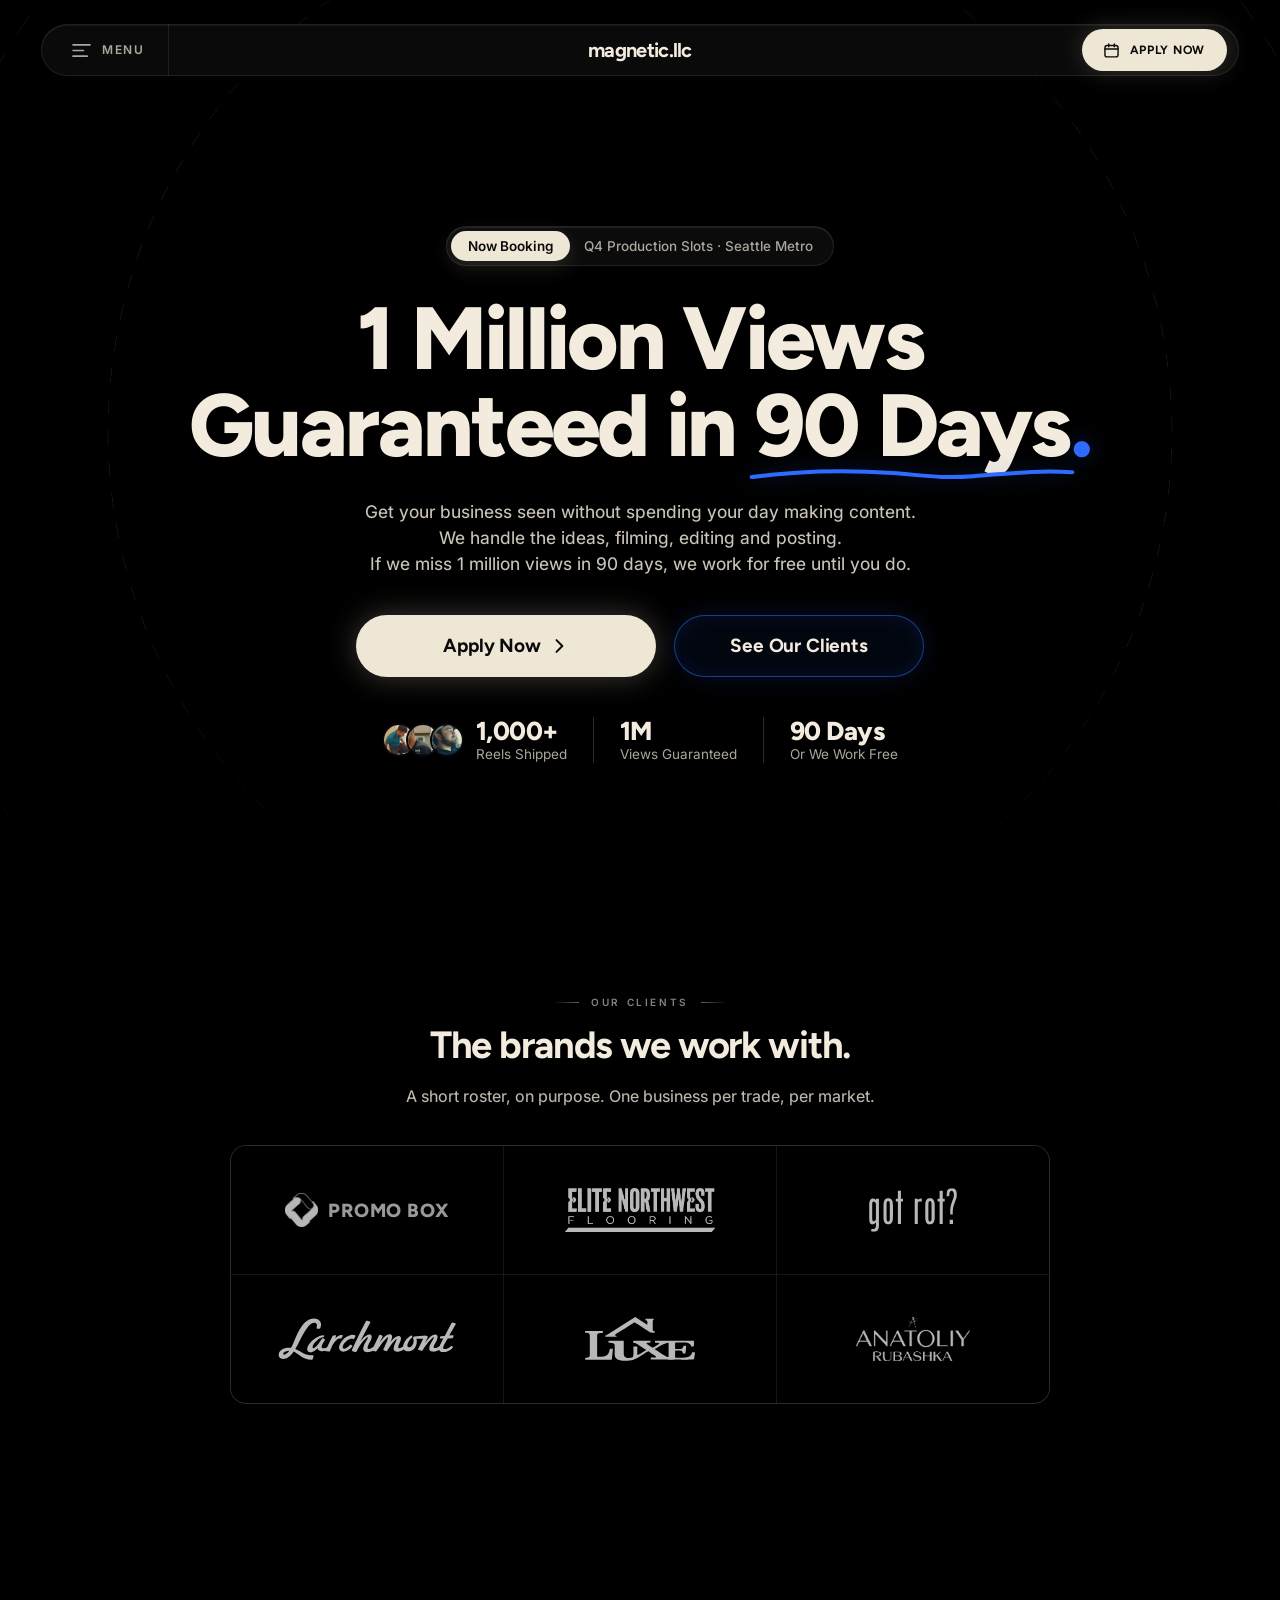
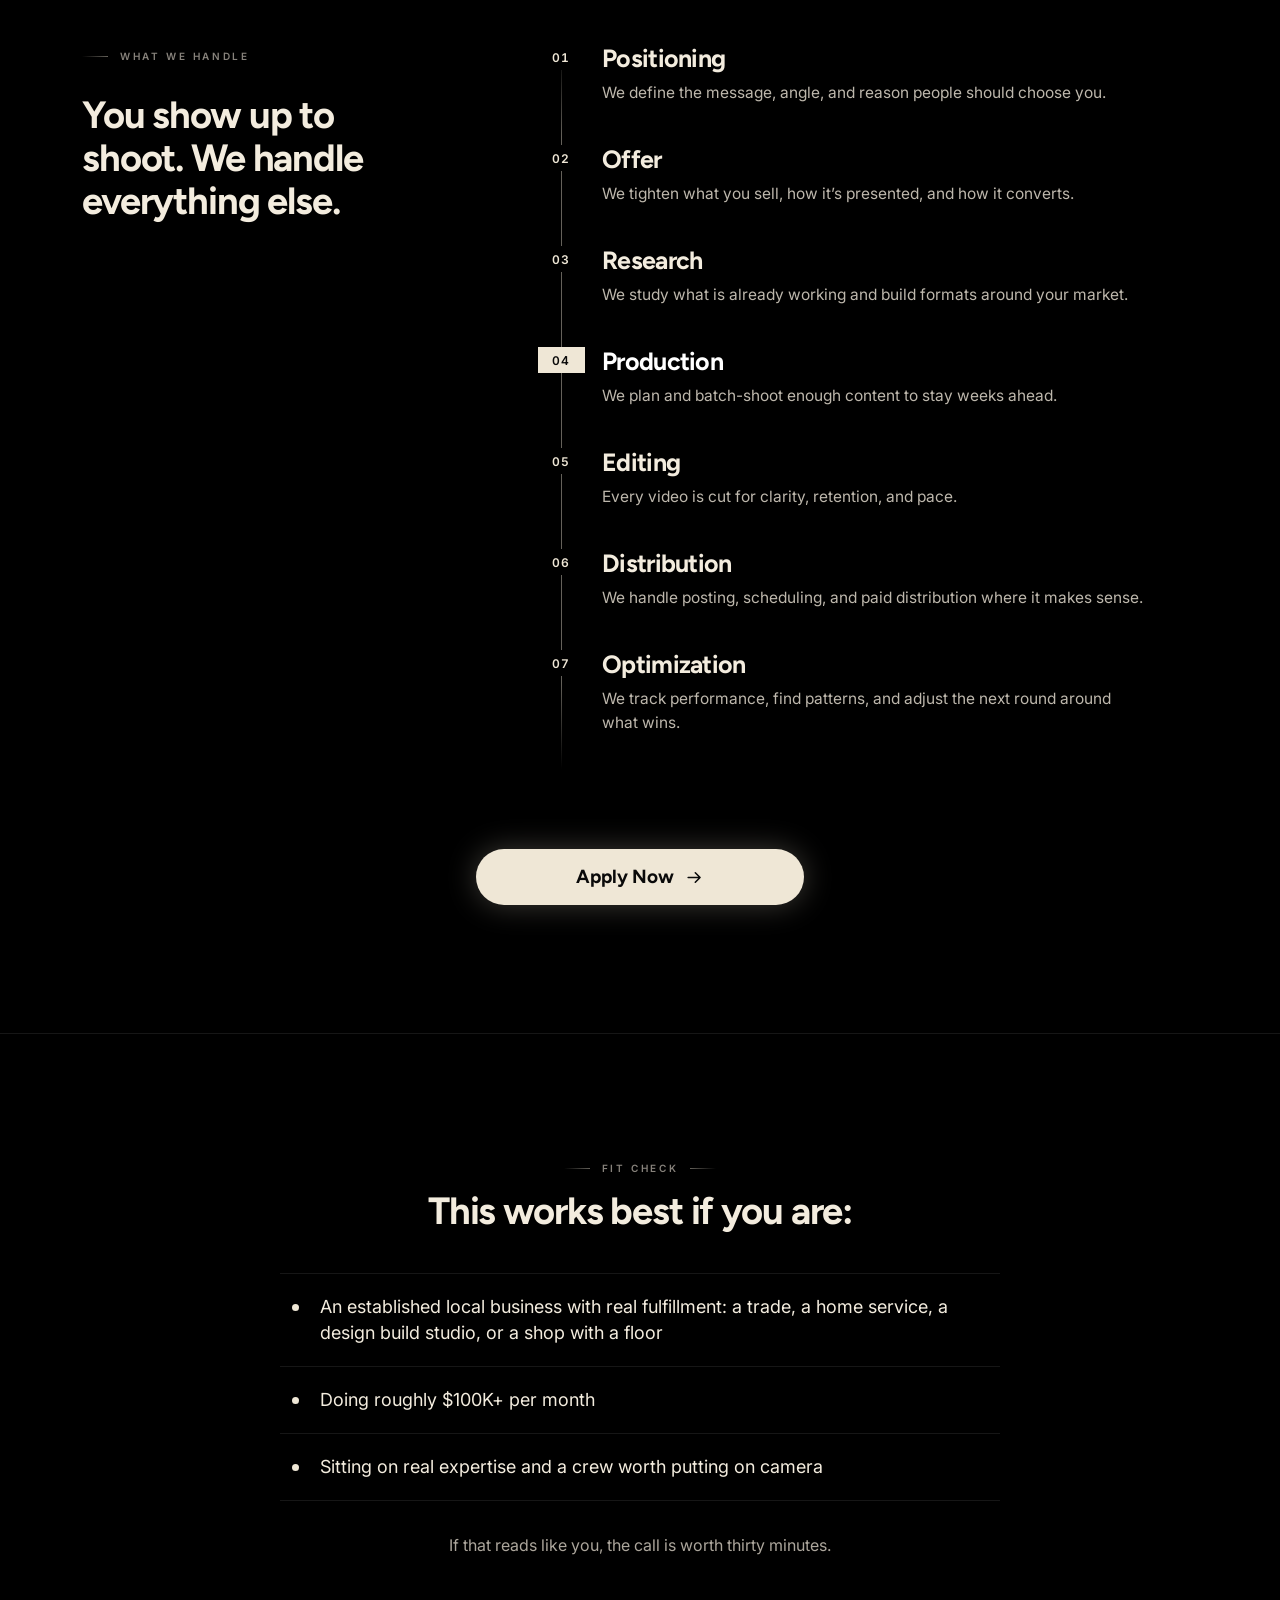
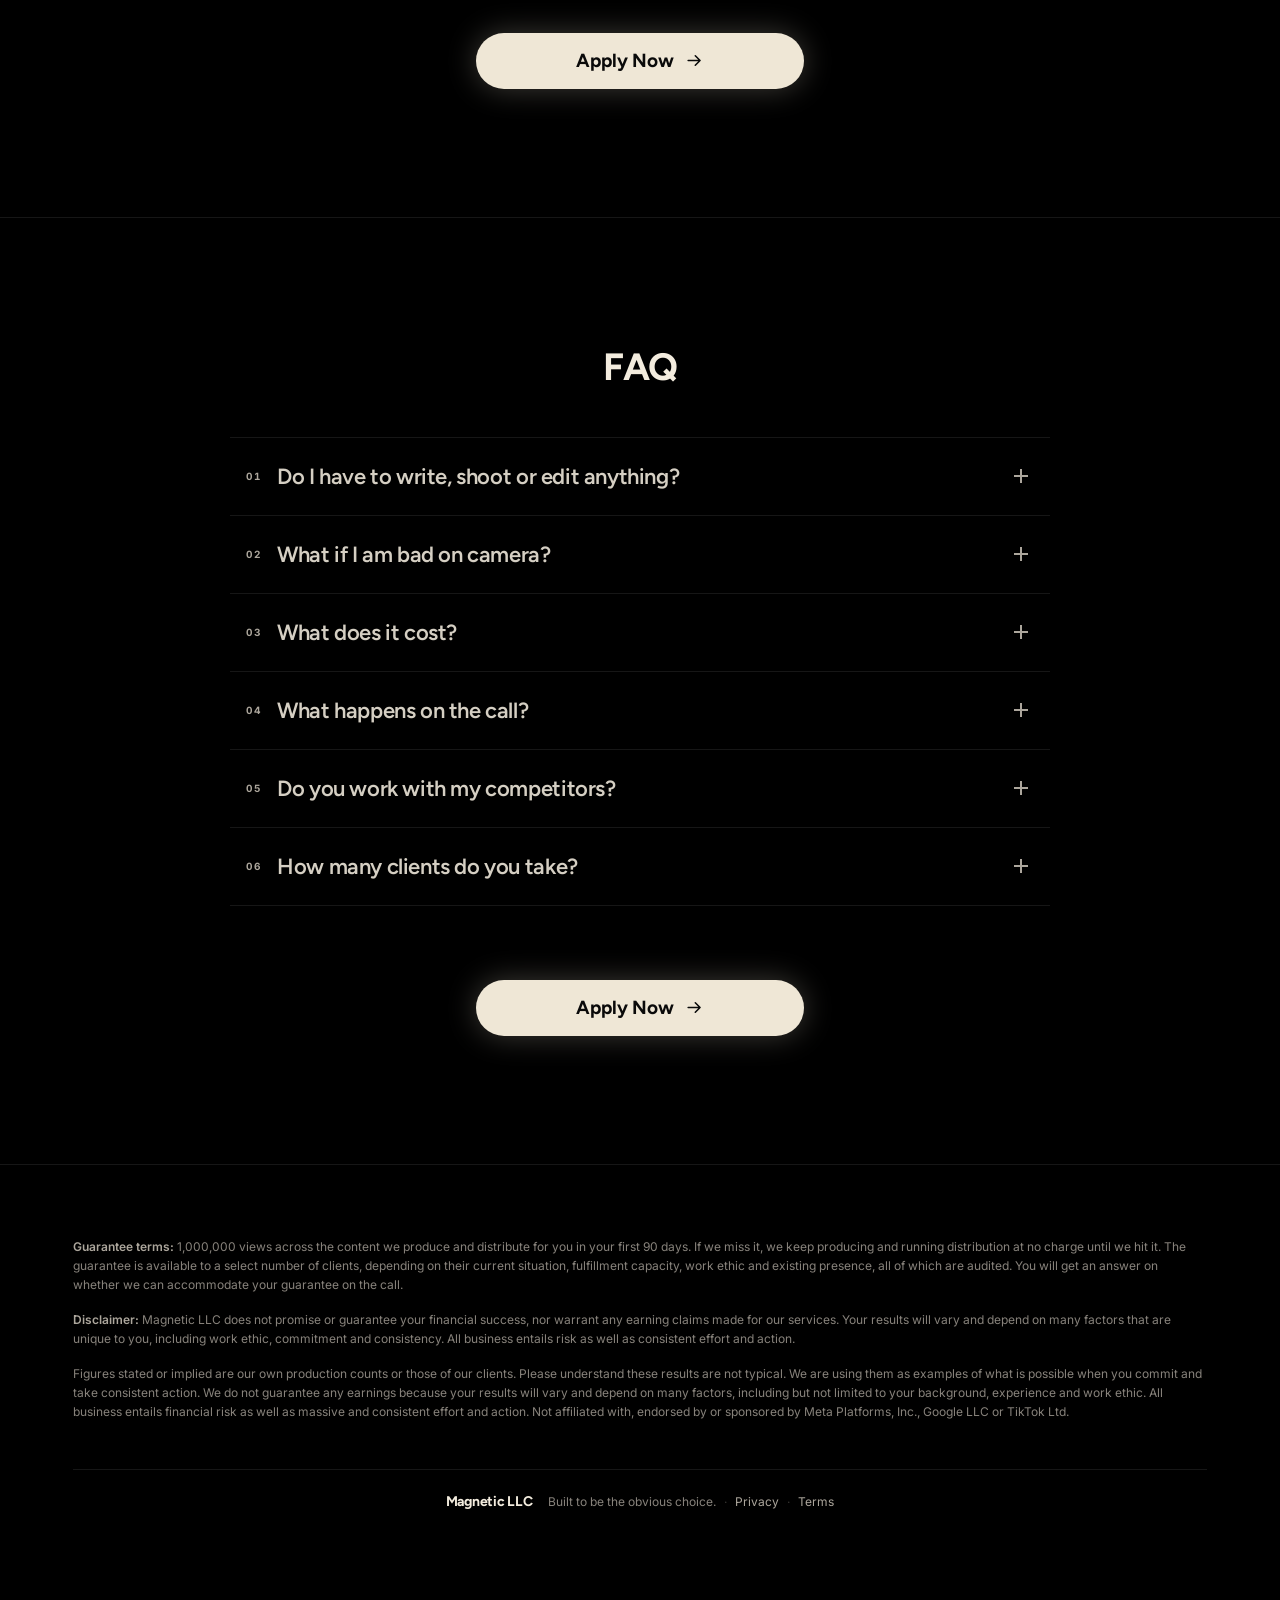
==== guarantee.html @ da9b7661 "Guarantee lander: Andrew's subtext, one sentence per line on desktop Co-Authored-By: Claude Opus 5.5" ====
<!doctype html>
<html lang="en">
<head>
<meta charset="utf-8">
<meta name="viewport" content="width=device-width, initial-scale=1, viewport-fit=cover">
<title>Magnetic × Apex | 1 Million Views Guaranteed in 90 Days</title>
<meta name="description" content="Completely done for you: positioning, filming, editing, posting and paid. 1 million views guaranteed in 90 days, or we work for free until you do.">
<link rel="icon" href="data:image/svg+xml,<svg xmlns='http://www.w3.org/2000/svg' viewBox='0 0 64 64'><rect width='64' height='64' rx='14' fill='%2306070a'/><path d='M18 46V28a14 14 0 0 1 28 0v18h-9V28a5 5 0 0 0-10 0v18z' fill='%23efe7d6'/></svg>">
<link rel="preconnect" href="https://fonts.googleapis.com">
<link rel="preconnect" href="https://fonts.gstatic.com" crossorigin>
<link rel="stylesheet" href="https://fonts.googleapis.com/css2?family=Figtree:wght@400;500;600;700;800&family=Inter:wght@400;500;600;700&display=swap">
<link rel="stylesheet" href="styles.css?v=41">
<link rel="stylesheet" href="guarantee.css?v=4">
<script>document.documentElement.classList.add('js')</script>
</head>
<body class="g-page">

<div class="scene g-scene" aria-hidden="true">
  <div class="g-rings"></div>
  <div class="vignette"></div>
</div>


<header class="nav">
  <nav class="navbar">
    <button class="nav-seg nav-menu" type="button" id="menuBtn" aria-expanded="false" aria-controls="menuPanel">
      <svg viewBox="0 0 20 14" width="19" height="13" aria-hidden="true">
        <rect x="0" y="0" width="20" height="1.8" rx="0.9"/>
        <rect x="0" y="6.1" width="13" height="1.8" rx="0.9"/>
        <rect x="0" y="12.2" width="17" height="1.8" rx="0.9"/>
      </svg>
      <span>MENU</span>
    </button>
    <a class="nav-logo" href="#top" aria-label="Magnetic LLC">
      <span class="orb">magnetic.llc</span>
    </a>
    <a class="nav-seg nav-cta" href="optin.html">
      <svg viewBox="0 0 16 16" width="15" height="15" aria-hidden="true">
        <rect x="1" y="2.6" width="14" height="12.2" rx="2.4" fill="none" stroke="currentColor" stroke-width="1.5"/>
        <path d="M1 6.4h14M5 1v3M11 1v3" stroke="currentColor" stroke-width="1.5" stroke-linecap="round"/>
      </svg>
      <span>APPLY<span class="nav-long"> NOW</span></span>
    </a>
  </nav>
  <div class="menu-panel" id="menuPanel" hidden>
    <a href="#top">The guarantee</a>
    <a href="#system">What we handle</a>
    <a href="#clients">Clients</a>
    <a href="#fit">Who this is for</a>
    <a href="#faq">Questions</a>
    <a href="optin.html">Apply now</a>
    <p class="menu-legal">&copy; 2026 Magnetic LLC &middot; Seattle, WA. All rights reserved.</p>
  </div>
</header>

<a class="skip" href="#start">Skip to booking</a>

<main class="hero g-hero" id="top">
  <div class="ticker">
    <span class="ticker-tag">Now Booking</span>
    <span class="ticker-text">Q4 Production Slots &middot; Seattle Metro</span>
  </div>

  <h1 class="headline g-headline"><span>1 Million Views</span><span>Guaranteed in <em class="g-mark">90 Days<svg class="g-swoosh" viewBox="0 0 300 22" preserveAspectRatio="none" aria-hidden="true"><path d="M4 15C48 7 92 6 132 10c30 3 44 7 74 4 30-3 58-8 90-5" fill="none" stroke="currentColor" stroke-width="5" stroke-linecap="round"/></svg></em><i class="g-dot">.</i></span></h1>

  <p class="sub g-sub"><span>Get your business seen without spending your day making content.</span> <span>We handle the ideas, filming, editing and posting.</span> <span>If we miss 1 million views in 90 days, we work for free until you do.</span></p>

  <div class="g-ctas">
    <a class="cta g-cta" id="start" href="optin.html">Apply Now<svg class="cta-arrow" viewBox="0 0 24 24" width="20" height="20" aria-hidden="true"><path d="M9 5l7 7-7 7" fill="none" stroke="currentColor" stroke-width="2.4" stroke-linecap="round" stroke-linejoin="round"/></svg></a>
    <a class="g-ghost" href="#clients">See Our Clients</a>
  </div>

  <div class="g-stats">
    <div class="g-stat g-stat-faces">
      <div class="faces">
        <img src="assets/av1.jpg" alt="" width="34" height="34">
        <img src="assets/av2.jpg" alt="" width="34" height="34">
        <img src="assets/av3.jpg" alt="" width="34" height="34">
      </div>
      <p><strong>1,000+</strong><span>Reels Shipped</span></p>
    </div>
    <div class="g-stat"><p><strong>1M</strong><span>Views Guaranteed</span></p></div>
    <div class="g-stat"><p><strong>90 Days</strong><span>Or We Work Free</span></p></div>
  </div>
</main>

<div class="page">

  <!-- ══ 3 · CLIENTS — logo wall ══ -->
  <section class="sec sec-black sec-clients" id="clients">
    <div class="wrap center">
      <p class="tag tag-c r">OUR CLIENTS</p>
      <h2 class="md r">The brands we work with.</h2>
      <p class="body body-c r">A short roster, on purpose. One business per trade, per market.</p>
    </div>
    <div class="wrap">
      <div class="logo-wall r">
        <div class="logo-cell"><span class="logo-lockup"><img src="assets/logos/promobox-mark.png" alt=""><span>PROMO BOX</span></span></div>
        <div class="logo-cell"><img src="assets/logos/elitenw.png" alt="Elite Northwest Flooring"></div>
        <div class="logo-cell"><img src="assets/logos/gotrot.svg" alt="Got Rot"></div>
        <div class="logo-cell"><img src="assets/logos/larchmont.svg" alt="Larchmont"></div>
        <div class="logo-cell"><img src="assets/logos/luxe.svg" alt="LUXE Design Build"></div>
        <div class="logo-cell"><img src="assets/logos/rubashka.png" alt="Anatoliy Rubashka"></div>
      </div>
    </div>
  </section>

  <!-- ══ 2 · SERVICE — everything we do for you ══ -->
  <section class="sec sec-black sec-rail" id="system">
    <div class="wrap wrap-mid">
      <p class="tag r">WHAT WE HANDLE</p>
      <h2 class="md r">You show up to shoot. We handle everything else.</h2>

      <ol class="steprail">
        <li class="r"><span class="steprail-n">01</span><h3>Positioning</h3><p>We define the message, angle, and reason people should choose you.</p></li>
        <li class="r"><span class="steprail-n">02</span><h3>Offer</h3><p>We tighten what you sell, how it&rsquo;s presented, and how it converts.</p></li>
        <li class="r"><span class="steprail-n">03</span><h3>Research</h3><p>We study what is already working and build formats around your market.</p></li>
        <li class="r is-featured"><span class="steprail-n">04</span><h3>Production</h3><p>We plan and batch-shoot enough content to stay weeks ahead.</p></li>
        <li class="r"><span class="steprail-n">05</span><h3>Editing</h3><p>Every video is cut for clarity, retention, and pace.</p></li>
        <li class="r"><span class="steprail-n">06</span><h3>Distribution</h3><p>We handle posting, scheduling, and paid distribution where it makes sense.</p></li>
        <li class="r"><span class="steprail-n">07</span><h3>Optimization</h3><p>We track performance, find patterns, and adjust the next round around what wins.</p></li>
      </ol>

      <div class="cta-block">
        <a class="cta" href="optin.html">Apply Now<svg class="cta-arrow" viewBox="0 0 24 24" width="19" height="19" aria-hidden="true"><path d="M4 12h15M13 6l6 6-6 6" fill="none" stroke="currentColor" stroke-width="2" stroke-linecap="round" stroke-linejoin="round"/></svg></a>
      </div>
    </div>
  </section>

  <!-- (old case studies removed per Andrew — logo wall replaces it) -->
  <section class="sec sec-black sec-cases" id="proof" hidden style="display:none">
    <div class="wrap">
      <div class="center"><h2 class="md r">Case studies</h2></div>

      <div class="case-row r">
        <div class="case-copy">
          <p class="case-who">Got Rot &middot; rot repair and siding</p>
          <h3 class="case-quote">285 reels out of nine shoot days.</h3>
          <p>Nobody searches for rot until it is already catastrophic, so we stopped selling the repair and started showing the reveal. Reveal-first cuts, a long-form day vlog, and a silent process series, all pulled from 168 source clips.</p>
        </div>
        <div class="case-media"><div class="shot-frame"><div class="shot-bar">instagram.com/gotrot</div><div class="shot-logo"><img src="assets/logos/gotrot.svg" alt="Got Rot"></div></div></div>
      </div>

      <div class="case-row case-flip r">
        <div class="case-copy">
          <p class="case-who">Elite Northwest &middot; flooring</p>
          <h3 class="case-quote">One format that survives the bid.</h3>
          <p>Install quality a homeowner cannot judge, so the bid gets judged on price. We put the installer on camera naming the step most crews skip. 97 reels from 53 clips across ten shoot days.</p>
        </div>
        <div class="case-media"><div class="shot-frame"><div class="shot-bar">instagram.com/elitenwflooring</div><div class="shot-logo"><img src="assets/logos/elitenw.png" alt="Elite Northwest Flooring"></div></div></div>
      </div>

      <div class="case-row r">
        <div class="case-copy">
          <p class="case-who">Promo Box &middot; wraps, apparel and signage</p>
          <h3 class="case-quote">A face the shop never had.</h3>
          <p>A business that sells how things look, with no face and no consistent presence. We built a recurring host and a named series shot on the floor of the wrap bay. 81 reels from 59 clips across seven shoot days.</p>
        </div>
        <div class="case-media"><div class="shot-frame"><div class="shot-bar">instagram.com/promoboxinc</div><div class="shot-logo"><img src="assets/logos/promobox.png" alt="Promo Box"></div></div></div>
      </div>

      <div class="case-grid r">
        <div class="case-cell">
          <div class="shot-frame"><div class="shot-bar">larchmontbuilds.com</div><div class="shot-logo"><img src="assets/logos/larchmont.svg" alt="Larchmont"></div></div>
          <div class="case-body">
            <h3 class="case-title">Larchmont, general contractor.</h3>
            <p>Brand system, site, and the local search stack underneath it, so the phone rings without paying for every call.</p>
          </div>
        </div>
        <div class="case-cell">
          <div class="shot-frame"><div class="shot-bar">luxedesignbuild.com</div><div class="shot-logo"><img src="assets/logos/luxe.svg" alt="LUXE Design Build"></div></div>
          <div class="case-body">
            <h3 class="case-title">LUXE, design build.</h3>
            <p>Site, a lead pipe that lands every form in the inbox within seconds, and the posting cadence behind it.</p>
          </div>
        </div>
        <div class="case-cell">
          <div class="shot-frame"><div class="shot-bar">magnetic.llc</div><div class="shot-logo shot-logo-self"><span>magnetic.llc</span></div></div>
          <div class="case-body">
            <h3 class="case-title">Us. The page you are on right now.</h3>
            <p>We run the exact system we sell, on ourselves, in a market full of people selling content. No ads, no setters chasing you. You are reading this because it works.</p>
          </div>
        </div>
      </div>

      <p class="case-note r">Counts are production output from our own queue. Revenue and lead figures belong to each client and are theirs to release, not ours.</p>

      <div class="cta-block">
        <a class="cta" href="optin.html">Apply Now<svg class="cta-arrow" viewBox="0 0 24 24" width="19" height="19" aria-hidden="true"><path d="M4 12h15M13 6l6 6-6 6" fill="none" stroke="currentColor" stroke-width="2" stroke-linecap="round" stroke-linejoin="round"/></svg></a>
      </div>
    </div>
  </section>

  <!-- ══ 4 · FIT CHECK ══ -->
  <section class="sec sec-panel sec-who" id="fit">
    <div class="wrap wrap-mid center">
      <p class="tag tag-c r">FIT CHECK</p>
      <h2 class="md r">This works best if you are:</h2>
    </div>
    <div class="wrap wrap-mid">
      <ul class="who-list who-narrow r">
        <li>An established local business with real fulfillment: a trade, a home service, a design build studio, or a shop with a floor</li>
        <li>Doing roughly $100K+ per month</li>
        <li>Sitting on real expertise and a crew worth putting on camera</li>
      </ul>
      <p class="who-close r">If that reads like you, the call is worth thirty minutes.</p>
      <div class="cta-block">
        <a class="cta" href="optin.html">Apply Now<svg class="cta-arrow" viewBox="0 0 24 24" width="19" height="19" aria-hidden="true"><path d="M4 12h15M13 6l6 6-6 6" fill="none" stroke="currentColor" stroke-width="2" stroke-linecap="round" stroke-linejoin="round"/></svg></a>
      </div>
    </div>
  </section>

  <!-- ══ 5 · FAQ ══ -->
  <section class="sec sec-black sec-faq" id="faq">
    <div class="wrap center">
      <h2 class="md r">FAQ</h2>
    </div>
    <div class="wrap">
      <div class="faq r" id="faqList">
        <div class="qa">
          <button class="qa-q" type="button" aria-expanded="false"><span class="qa-i">01</span><span class="qa-t">Do I have to write, shoot or edit anything?</span><span class="qa-x" aria-hidden="true"></span></button>
          <div class="qa-p"><div><p>No. Positioning, scripts, filming, editing, posting and tracking are ours. Your job is the shoot days and approvals, which take minutes on your phone.</p></div></div>
        </div>
        <div class="qa">
          <button class="qa-q" type="button" aria-expanded="false"><span class="qa-i">02</span><span class="qa-t">What if I am bad on camera?</span><span class="qa-x" aria-hidden="true"></span></button>
          <div class="qa-p"><div><p>We direct the entire shoot and ask the questions. You answer about work you have done a thousand times. Making trade guys look natural on camera is the job.</p></div></div>
        </div>
        <div class="qa">
          <button class="qa-q" type="button" aria-expanded="false"><span class="qa-i">03</span><span class="qa-t">What does it cost?</span><span class="qa-x" aria-hidden="true"></span></button>
          <div class="qa-p"><div><p>We cover pricing on the call, once we have seen the trade, the market and the bottleneck. A number given before that is a guess.</p></div></div>
        </div>
        <div class="qa">
          <button class="qa-q" type="button" aria-expanded="false"><span class="qa-i">04</span><span class="qa-t">What happens on the call?</span><span class="qa-x" aria-hidden="true"></span></button>
          <div class="qa-p"><div><p>We look at your market, what is already working in it, and map what we would shoot and run for you. It is a sales call, so we also ask about your capacity, your goals and your numbers. If it is a fit, we go through everything, pricing included.</p></div></div>
        </div>
        <div class="qa">
          <button class="qa-q" type="button" aria-expanded="false"><span class="qa-i">05</span><span class="qa-t">Do you work with my competitors?</span><span class="qa-x" aria-hidden="true"></span></button>
          <div class="qa-p"><div><p>Not in the same market. One business per trade per area, so the positioning work stays worth something.</p></div></div>
        </div>
        <div class="qa">
          <button class="qa-q" type="button" aria-expanded="false"><span class="qa-i">06</span><span class="qa-t">How many clients do you take?</span><span class="qa-x" aria-hidden="true"></span></button>
          <div class="qa-p"><div><p>A small number at a time. We film in person on real jobsites, so that is a hard ceiling, and it is why the calendar sometimes has no spots.</p></div></div>
        </div>
      </div>

      <div class="cta-block">
        <a class="cta" href="optin.html">Apply Now<svg class="cta-arrow" viewBox="0 0 24 24" width="19" height="19" aria-hidden="true"><path d="M4 12h15M13 6l6 6-6 6" fill="none" stroke="currentColor" stroke-width="2" stroke-linecap="round" stroke-linejoin="round"/></svg></a>
      </div>
    </div>
  </section>

  <!-- ══ 6 · FOOT — guarantee terms + legal ══ -->
  <section class="sec sec-foot" id="legal" aria-label="Legal">
    <div class="wrap wrap-mid">
      <p class="disclaimer" id="guarantee"><b>Guarantee terms:</b> 1,000,000 views across the content we produce and distribute for you in your first 90 days. If we miss it, we keep producing and running distribution at no charge until we hit it. The guarantee is available to a select number of clients, depending on their current situation, fulfillment capacity, work ethic and existing presence, all of which are audited. You will get an answer on whether we can accommodate your guarantee on the call.</p>
      <p class="disclaimer"><b>Disclaimer:</b> Magnetic LLC does not promise or guarantee your financial success, nor warrant any earning claims made for our services. Your results will vary and depend on many factors that are unique to you, including work ethic, commitment and consistency. All business entails risk as well as consistent effort and action.</p>
      <p class="disclaimer">Figures stated or implied are our own production counts or those of our clients. Please understand these results are not typical. We are using them as examples of what is possible when you commit and take consistent action. We do not guarantee any earnings because your results will vary and depend on many factors, including but not limited to your background, experience and work ethic. All business entails financial risk as well as massive and consistent effort and action. Not affiliated with, endorsed by or sponsored by Meta Platforms, Inc., Google LLC or TikTok Ltd.</p>
      <p class="legal-row">
        <span class="legal-brand">Magnetic LLC</span>
        <span>Built to be the obvious choice.</span><span class="legal-sep">&middot;</span>
        <a href="privacy.html">Privacy</a><span class="legal-sep">&middot;</span>
        <a href="terms.html">Terms</a>
      </p>
    </div>
  </section>

</div>

<a class="scroll-cue" id="scrollCue" href="#clients" aria-label="Scroll down">
  <svg viewBox="0 0 24 24" width="18" height="18" aria-hidden="true"><path d="M6 9.5l6 6 6-6" fill="none" stroke="currentColor" stroke-width="2" stroke-linecap="round" stroke-linejoin="round"/></svg>
</a>

<div class="sticky" id="stickyCta" hidden>
  <div class="sticky-row">
    <span class="sticky-text">Q4 production slots &middot; Seattle metro</span>
    <a class="cta cta-sticky" href="optin.html">Apply Now<svg class="cta-arrow" viewBox="0 0 24 24" width="17" height="17" aria-hidden="true"><path d="M4 12h15M13 6l6 6-6 6" fill="none" stroke="currentColor" stroke-width="2" stroke-linecap="round" stroke-linejoin="round"/></svg></a>
  </div>
</div>

<script src="app.js?v=12"></script>
</body>
</html>
---- styles.css ----
/* Magnetic LLC — conversion hero */

:root{
  --bg:#000000;
  --surface:#0e0e0f;
  --ink:#f3ecde;          /* cream */
  --cream:#efe7d6;
  --dim:#aca69c;
  --faint:#87827b;
  --line:rgba(255,255,255,.085);
  --glass:rgba(255,255,255,.035);
  /* Accents are derived from the navbar: cream action colour, cream ink,
     hairline borders, a soft cream glow. No second hue anywhere. */
  --accent:#efe7d6;            /* = --cream, the action colour in the nav pill */
  --accent-ink:#f3ecde;        /* = --ink, display type */
  --accent-line:rgba(239,231,214,.42);
  --accent-fill:rgba(239,231,214,.10);
  --accent-glow:rgba(239,231,214,.26);
  --yes:#86ad91;               /* muted sage, low chroma so it sits beside cream */
  --no:#c4776e;                /* muted clay */
  /* type: 7 text steps + 3 display sizes. Was 25 ad-hoc sizes. */
  --t-label:10px;    /* tracked caps */
  --t-micro:12px;    /* fine print */
  --t-small:14px;    /* secondary body */
  --t-body:16px;     /* primary body */
  --t-lead:18px;     /* list rows, questions */
  --t-h3:22px;       /* step + card titles */
  --t-fig:28px;      /* countable figures */
  /* space: 4px base, no value off the grid */
  --s1:4px;  --s2:8px;  --s3:12px; --s4:16px;
  --s5:20px; --s6:24px; --s7:32px; --s8:40px;
  --s9:48px; --s10:56px; --s11:72px; --s12:96px;
  /* motion: four tiers, two easings. Exits run one tier down. No bounce. */
  --m-instant:90ms; --m-fast:140ms; --m-base:200ms; --m-slow:300ms;
  --e-std:cubic-bezier(.2,0,0,1);
  --e-exit:cubic-bezier(.4,0,1,1);
  --r-pill:999px;
  --r-card:20px;
  --r-inner:13px;
  --r-bar:7px;
  --display:"Figtree","Plus Jakarta Sans",-apple-system,BlinkMacSystemFont,"SF Pro Display",Helvetica,Arial,sans-serif;
  --sans:"Inter",-apple-system,BlinkMacSystemFont,"SF Pro Text","Segoe UI",Helvetica,Arial,sans-serif;
  --vsl-ratio:2 / 1;   /* reference card shape; set to 16 / 9 for an uncropped 16:9 master */
}

*,*::before,*::after{box-sizing:border-box}
[hidden]{display:none !important}

html,body{min-height:100%;overflow-x:hidden;max-width:100%}
body{
  margin:0;
  background:var(--bg);
  color:var(--ink);
  font-family:var(--sans);
  -webkit-font-smoothing:antialiased;
}
body.modal-open{overflow:hidden}

img{max-width:100%;display:block}
button{font:inherit;color:inherit;background:none;border:0;cursor:pointer}
a{color:inherit;text-decoration:none}

/* ─────────────────────────────  background scene  ───────────────────────── */

.scene{position:fixed;inset:0;overflow:hidden;pointer-events:none;z-index:0}

.streaks{display:none}
.beam{display:none}

.vignette{
  position:absolute;inset:0;
  background:
    radial-gradient(70% 45% at 50% 40%,rgba(255,248,232,.045) 0%,rgba(255,248,232,0) 70%),
    radial-gradient(120% 60% at 50% 100%,rgba(239,231,214,.05) 0%,rgba(0,0,0,0) 65%);
}

/* ─────────────────────────────  nav  ───────────────────────── */

.nav{position:fixed;top:0;left:0;right:0;z-index:40;padding:24px 20px 0}
.navbar{
  position:relative;
  margin:0 auto;
  max-width:1198px;
  height:52px;
  display:flex;align-items:center;justify-content:space-between;
  padding:0 6px;
  border-radius:999px;
  border:1px solid var(--line);
  background:rgba(14,14,15,.72);
  -webkit-backdrop-filter:blur(22px);
  backdrop-filter:blur(22px);
  box-shadow:inset 0 1px 0 rgba(255,255,255,.06), 0 18px 40px rgba(0,0,0,.5);
}
.nav-seg{
  display:flex;align-items:center;gap:11px;
  height:52px;padding:0 24px;
  font-size:12px;line-height:16px;font-weight:600;letter-spacing:.13em;
  color:var(--dim);
  transition:color .18s ease;
}
.nav-seg svg{fill:currentColor;flex:none}
.nav-seg:hover{color:var(--ink)}
.nav-menu{border-right:1px solid var(--line)}
.nav-cta{
  border-left:0;
  align-self:center;
  margin:0 5px 0 0;height:42px;padding:0 22px;border-radius:999px;
  background:var(--cream);color:#0a0a0a;
  font-family:var(--display);font-weight:700;letter-spacing:.06em;
  box-shadow:0 0 26px rgba(239,231,214,.18);
}
.nav-cta:hover{color:#0a0a0a;background:#fbf6ea}
.nav-logo{
  position:absolute;left:50%;top:50%;transform:translate(-50%,-50%);
  display:grid;place-items:center;
}
.orb{
  display:block;
  font-family:var(--display);
  font-size:20px;line-height:24px;font-weight:700;letter-spacing:-.035em;
  color:var(--ink);
  white-space:nowrap;
}
.orb::after{display:none;
  content:"";position:absolute;left:18%;top:10%;width:44%;height:30%;
  border-radius:50%;
  background:linear-gradient(180deg,rgba(255,255,255,.9),rgba(255,255,255,0));
  filter:blur(1.5px);
}
.orb-m{
  position:relative;z-index:2;
  font-size:19px;font-weight:800;letter-spacing:-.02em;
  color:#04122f;
  text-shadow:0 1px 0 rgba(255,255,255,.35);
}

.menu-panel{
  margin:10px auto 0;max-width:1198px;
  display:flex;flex-direction:column;gap:2px;
  padding:10px;
  border-radius:20px;
  border:1px solid var(--line);
  background:rgba(12,12,13,.92);
  -webkit-backdrop-filter:blur(22px) saturate(140%);
  backdrop-filter:blur(22px) saturate(140%);
  box-shadow:0 24px 60px rgba(0,0,0,.6);
}
.menu-panel a{
  padding:13px 16px;border-radius:13px;
  font-size:15px;color:rgba(255,255,255,.82);
}
.menu-panel a:hover{background:rgba(255,255,255,.06);color:var(--ink)}

/* ─────────────────────────────  hero  ───────────────────────── */

.hero{
  position:relative;z-index:10;
  height:100svh;
  max-height:100svh;
  padding:round(clamp(112px,11.4svh,124px),1px) 20px round(clamp(24px,2.6svh,36px),1px);
  display:flex;flex-direction:column;align-items:center;justify-content:center;
  text-align:center;
}

.eyebrow{
  flex:none;
  display:flex;align-items:center;justify-content:center;gap:16px;
  margin:0 0 round(min(1.9svh,26px),1px);
  font-size:11px;line-height:12px;font-weight:600;letter-spacing:.26em;
  color:var(--faint);
}
.eyebrow::before,.eyebrow::after{
  content:"";width:58px;height:1px;
  background:linear-gradient(90deg,transparent,rgba(255,255,255,.22));
}
.eyebrow::after{background:linear-gradient(270deg,transparent,rgba(255,255,255,.22))}

.ticker{
  flex:none;
  display:inline-flex;align-items:center;gap:14px;
  padding:4px 20px 4px 4px;
  border-radius:999px;
  border:1px solid var(--line);
  background:rgba(255,255,255,.045);
  -webkit-backdrop-filter:blur(14px);
  backdrop-filter:blur(14px);
  box-shadow:inset 0 1px 0 rgba(255,255,255,.09);
}
.ticker-tag{
  padding:6px 17px;border-radius:999px;line-height:18px;
  font-size:13.5px;font-weight:600;letter-spacing:-.005em;color:#fff;
  background:var(--cream);color:#0a0a0a;
  box-shadow:0 6px 20px rgba(239,231,214,.14);
}
.ticker-text{font-size:13.5px;line-height:18px;font-weight:500;color:var(--dim)}

.headline{
  flex:none;
  margin:round(min(1.6svh,20px),1px) 0 0;
  display:flex;flex-direction:column;
  font-size:clamp(30px, min(5.85vw, 7.0svh), 84px);
  line-height:.90;
  line-height:round(.90em,1px);
  font-weight:700;
  letter-spacing:-.022em;
  font-family:var(--display);
  color:var(--ink);
}
/* one clause per line wherever it fits; when it cannot, balance the wrap so the
   line lengths stay even instead of leaving a one-word orphan */
.headline span{white-space:nowrap;text-wrap:balance}

.sub{
  flex:none;
  margin:round(min(1.4svh,18px),1px) 0 0;
  max-width:60ch;
  font-size:clamp(14px, 1.22vw, 17.5px);
  line-height:1.52;
  line-height:round(1.52em,1px);
  font-weight:450;
  color:var(--dim);
}

/* ── video ── */

.vsl{
  position:relative;
  flex:1 1 auto;
  min-height:0;
  width:100%;
  margin:round(min(2.4svh,32px),1px) 0 0;
  display:flex;align-items:center;justify-content:center;
}
.vsl-glow{
  position:absolute;left:50%;top:50%;transform:translate(-50%,-50%);
  width:min(1020px,116vw);height:min(560px,70%);
  background:radial-gradient(60% 60% at 50% 55%,rgba(239,231,214,.16),rgba(239,231,214,.05) 55%,transparent 75%);
  filter:blur(52px);
  z-index:0;
}
.vsl-frame{
  position:relative;z-index:1;
  flex:none;                 /* never let the flex line shrink the card off-ratio */
  height:100%;width:auto;
  max-width:100%;
  max-height:min(384px,46vw);
  aspect-ratio:var(--vsl-ratio);
  border-radius:21px;
  box-shadow:
    0 0 0 1px rgba(255,255,255,.12),
    0 30px 80px rgba(0,0,0,.7);
}
.vsl-screen{
  position:relative;
  width:100%;height:100%;
  border-radius:21px;
  overflow:hidden;
  background:#0b0d12;
  box-shadow:inset 0 0 0 1px rgba(255,255,255,.07);
}
.vsl-screen video{width:100%;height:100%;object-fit:cover;display:block}
.play{
  position:absolute;left:50%;top:50%;transform:translate(-50%,-50%);
  display:grid;place-items:center;
  width:clamp(52px,6.1vw,70px);aspect-ratio:1;
  border-radius:50%;
  background:rgba(239,231,214,.85);
  border:0;
  -webkit-backdrop-filter:blur(10px);
  backdrop-filter:blur(10px);
  box-shadow:0 10px 30px rgba(0,0,0,.35),inset 0 1px 0 rgba(255,255,255,.6);
  transition:transform .22s cubic-bezier(.22,1,.36,1),background .22s ease;
}
.play svg{fill:#0a0a0a;width:42%;height:42%;margin-left:6%}
.play:hover{background:#fbf6ea;transform:translate(-50%,-50%) scale(1.07)}
.vsl.playing .play{opacity:0;pointer-events:none}

/* ── cta ── */

.cta{
  position:relative;
  display:inline-flex;align-items:center;justify-content:center;gap:11px;
  flex:none;
  margin:round(min(2.0svh,28px),1px) 0 0;
  min-width:328px;height:56px;padding:0 34px;
  border-radius:999px;
  font-family:var(--display);
  font-size:19px;line-height:24px;font-weight:700;letter-spacing:-.01em;color:#0a0a0a;
  border:0;
  background:var(--cream);
  box-shadow:0 0 30px rgba(239,231,214,.26),0 8px 24px rgba(0,0,0,.6);
  transition:transform .2s cubic-bezier(.22,1,.36,1),box-shadow .2s ease;
}
.cta:hover{
  transform:translateY(-1px);
  box-shadow:
    inset 0 1px 0 rgba(255,255,255,.6),
    0 14px 36px rgba(3,10,35,.7),
    0 0 46px rgba(239,231,214,.6);
}
.cta:active{transform:translateY(0)}
.cta-arrow{flex:none;transition:transform .22s cubic-bezier(.22,1,.36,1)}
.cta:hover .cta-arrow{transform:translateX(3px)}
.cta-sm{min-width:0;width:100%;height:52px;font-size:17px;margin-top:22px}

/* ── proof ── */

.proof{
  flex:none;
  display:flex;align-items:center;gap:13px;
  margin:round(min(1.4svh,18px),1px) 0 0;
}
.faces{display:flex}
.faces img{
  width:30px;height:30px;border-radius:50%;
  object-fit:cover;
  border:2px solid #000;
  margin-left:-9px;
}
.faces img:first-child{margin-left:0}
.proof p{margin:0;font-size:14.5px;line-height:20px;color:var(--dim)}
.proof strong{color:var(--ink);font-weight:700}
.proof span{color:var(--dim)}

/* ────────────────────────  bottom legal shell  ──────────────────────── */

.rail{position:relative;z-index:20;padding:0 20px}

/* ───────────────────  no-video lander (direct.html)  ─────────────────── */

/* Same hero, no VSL. `.gap` takes the video's place as the one flexible child,
   so the copy sits in the upper half, the CTA falls to thumb height, and every
   text row still lands on a whole pixel. */
.gap{flex:1 1 auto;min-height:0}

body.no-vsl .headline{font-size:clamp(34px, min(6.6vw, 13svh), 92px)}
body.no-vsl .sub{max-width:72ch;font-size:clamp(15px, 1.34vw, 19px)}
/* The block is centred as one unit, so `.gap` is a fixed breath, not a spring.
   Centring can leave the rows on a .5 offset (nothing here flexes to swallow an
   odd remainder), so the cream CTA carries a 1px cream ring: it fills the
   antialiased edge and the fill reads solid either way.
   See [[fractional-offsets-soften-text]]. */
body.no-vsl .gap{flex:none;height:round(min(4svh,34px),1px)}
body.no-vsl .cta{box-shadow:0 0 0 1px var(--cream),0 0 30px rgba(239,231,214,.26),0 8px 24px rgba(0,0,0,.6)}

@media (max-width:760px){
  body.no-vsl .headline{font-size:clamp(30px,10.4vw,52px)}
  body.no-vsl .sub{font-size:16px;max-width:40ch}
  body.no-vsl .gap{height:26px}
}

/* ─────────────────────────────  apply modal  ───────────────────────── */

.modal{position:fixed;inset:0;z-index:80;display:grid;place-items:center;padding:20px}
.modal-scrim{position:absolute;inset:0;background:rgba(3,4,7,.72);-webkit-backdrop-filter:blur(8px);backdrop-filter:blur(8px)}
.modal-card{
  position:relative;
  width:min(520px,100%);
  max-height:min(86svh,760px);
  overflow-y:auto;
  padding:32px 30px 30px;
  border-radius:26px;
  border:1px solid rgba(255,255,255,.1);
  background:rgba(14,16,22,.94);
  -webkit-backdrop-filter:blur(26px) saturate(140%);
  backdrop-filter:blur(26px) saturate(140%);
  box-shadow:inset 0 1px 0 rgba(255,255,255,.12),0 40px 100px rgba(0,0,0,.7);
  text-align:left;
}
.modal-x{position:absolute;right:18px;top:14px;font-size:27px;line-height:1;color:var(--faint)}
.modal-x:hover{color:#fff}
.modal-kicker{margin:0;font-size:10px;font-weight:700;letter-spacing:.24em;color:var(--faint)}
.modal-card h2{margin:10px 0 22px;font-family:var(--display);font-size:25px;font-weight:700;letter-spacing:-.025em;line-height:1.18}
.q{border:0;padding:0;margin:0 0 18px}
.q legend{padding:0;margin:0 0 9px;font-size:13px;font-weight:600;color:var(--dim)}
.choices{display:flex;flex-wrap:wrap;gap:8px}
.choices label{position:relative;cursor:pointer}
.choices input{position:absolute;opacity:0;width:0;height:0}
.choices span{
  display:block;padding:9px 15px;border-radius:12px;
  border:1px solid var(--line);
  background:rgba(255,255,255,.035);
  font-size:13.5px;color:rgba(255,255,255,.82);
  transition:border-color .16s ease,background .16s ease,color .16s ease;
}
.choices label:hover span{border-color:rgba(255,255,255,.2);color:#fff}
.choices input:checked+span{
  border-color:rgba(239,231,214,.85);
  background:rgba(239,231,214,.18);
  color:#fff;
  box-shadow:0 0 0 1px rgba(239,231,214,.5),0 6px 18px rgba(239,231,214,.25);
}
.choices input:focus-visible+span{outline:2px solid var(--cream);outline-offset:2px}
.fields{display:grid;grid-template-columns:1fr 1fr;gap:10px;margin-top:22px}
.field{display:flex;flex-direction:column;gap:6px}
.field span{font-size:12px;color:var(--faint)}
.field input{
  height:44px;padding:0 13px;border-radius:12px;
  border:1px solid var(--line);
  background:rgba(255,255,255,.035);
  color:#fff;font-size:14.5px;font-family:inherit;
}
.field input:focus{outline:none;border-color:rgba(239,231,214,.8);background:rgba(239,231,214,.09)}
.form-error{margin:14px 0 0;font-size:13px;color:#ff7a7a}
.thanks ol{margin:18px 0 0;padding-left:20px;color:var(--dim);font-size:14.5px;line-height:1.65}
.thanks li{margin-bottom:8px}

/* ─────────────────────────────  responsive  ───────────────────────── */

@media (min-height:1000px){
  /* tall viewports get the reference-exact display size */
  .headline{font-size:clamp(30px, min(5.85vw, 7.9svh), 84px)}
}

@media (max-width:760px){
  html,body{overflow-x:hidden;max-width:100%}
  .beam-a{top:58%;height:110px}
  .beam-a::after{filter:blur(38px);opacity:.55}
  .beam-a::before{height:10px;opacity:.7}
  .beam-b{top:70%;height:150px}
  .beam-b::after{filter:blur(60px);opacity:.42}
  .beam-b::before{opacity:.3}
  .beam-c{opacity:.7}
  .nav{padding:14px 14px 0}
  .navbar{height:48px;padding:0 4px}
  .nav-seg{height:48px;padding:0 15px;font-size:11px;gap:8px}
  .nav-seg span{display:none}
  .nav-cta span{display:inline;font-size:11px}
  .nav-cta .nav-long{display:none}
  .nav-cta{height:38px;margin-right:4px;padding:0 15px;gap:7px}
  .nav-menu{padding:0 18px}
  .orb{font-size:17px}
  .hero{padding:100px 14px 66px;justify-content:center}
  .eyebrow{margin-bottom:12px}
  .ticker{padding:3px 15px 3px 3px;gap:10px}
  .ticker-tag{padding:6px 13px;font-size:12px}
  .ticker-text{font-size:12px}
  .headline{margin-top:16px;font-size:clamp(26px,8.2vw,42px);letter-spacing:-.03em}
  /* phones are too narrow for the long clause — let it wrap, balanced */
  .headline span{white-space:normal}
  .sub{margin-top:12px;font-size:14.5px;max-width:46ch}
  .vsl{margin-top:16px;--vsl-ratio:16 / 9}
  /* the cap lives on the card, never on .vsl — .vsl has to stay the one element
     that swallows the leftover height, or the text rows land on half pixels */
  .vsl-frame{max-height:min(300px,54vw)}
  .cta{margin-top:20px;min-width:0;width:100%;max-width:none;height:54px;font-size:17px}
  .proof{margin-top:14px;gap:10px}
  .proof p{font-size:13px}
  .faces img{width:26px;height:26px}
  .fields{grid-template-columns:1fr}
  .modal-card{padding:26px 20px 24px}
  .modal-card h2{font-size:21px}
}

/* short phones (SE, 8, mini): the headline eats the band, so let the card keep
   the full column width and crop vertically instead of shrinking off to one side */
@media (max-width:760px) and (max-height:710px){
  .headline{font-size:clamp(23px,7.2vw,34px)}
  .vsl-frame{width:100%;height:auto;max-height:100%}
}

@media (prefers-reduced-transparency:reduce){
  .navbar,.legal-hero,.ticker,.modal-card,.menu-panel{
    -webkit-backdrop-filter:none;backdrop-filter:none;background:#0e1016;
  }
  .vsl-frame{-webkit-backdrop-filter:none;backdrop-filter:none;background:rgba(255,255,255,.14)}
  .play{-webkit-backdrop-filter:none;backdrop-filter:none;background:rgba(255,255,255,.55)}
  .modal-scrim{-webkit-backdrop-filter:none;backdrop-filter:none;background:rgba(3,4,7,.92)}
}

@media (prefers-reduced-motion:reduce){
  *{transition-duration:.001ms !important;animation-duration:.001ms !important}
}

/* logo mark + legal (added 2026-09-20) */

.consent{margin:14px 2px 0;font-size:11px;line-height:16px;color:var(--faint);text-align:left}
.consent a{color:var(--cream);text-decoration:underline}
.menu-legal{margin:8px 8px 2px;font-size:11px;line-height:15px;color:rgba(255,255,255,.42)}

/* legal strip pinned to the foot of the hero */
.legal{
  flex:none;
  padding:9px 20px calc(9px + env(safe-area-inset-bottom));
  text-align:center;
}
.legal-hero{
  margin:0 auto;max-width:1198px;
  border-top:1px solid var(--line);
  border-radius:16px 16px 0 0;
  background:rgba(12,12,13,.86);
  -webkit-backdrop-filter:blur(26px);
  backdrop-filter:blur(26px);
  pointer-events:auto;
}
.legal-row{
  margin:0;
  display:flex;flex-wrap:wrap;align-items:center;justify-content:center;gap:4px 9px;
  font-size:11px;line-height:15px;color:var(--faint);
}
.legal-row a{color:var(--dim);text-decoration:none}
.legal-row a:hover{color:var(--ink);text-decoration:underline}
.legal-sep{opacity:.4}

@media (max-width:760px){
  .legal-hero{padding:8px 14px calc(8px + env(safe-area-inset-bottom))}
  .legal-row{font-size:9.5px;line-height:13px;gap:3px 7px}
}

/* hero subhead + body (Magnetic x Apex, 2026-09-21) */
.sub-lead{color:var(--ink);font-weight:600;font-size:clamp(16px,1.7vw,21px);max-width:none;line-height:1.4}
.hero-body{flex:none;margin:12px 0 0;max-width:46ch;font-size:clamp(13.5px,1.15vw,16px);line-height:1.55;font-weight:450;color:var(--dim)}

/* ═══════════════════════════════════════════════════════════════════════
   LONG PAGE — Magnetic × Apex (rebuilt 2026-09-21)

   Every section is a different object. Surface alternates black / panel,
   alignment alternates left / centre, and no two sections share a form:
   statement, three hairline lists, a numbered rail, a picker, a zigzag
   track, a month band, an edge-to-edge split, prose, a table, wide case
   rows, three numerals, an accordion, a close.
   Mobile first; the desktop rules only widen what is already there.
   ═══════════════════════════════════════════════════════════════════ */

.page{position:relative;z-index:10}

.wrap{width:100%;max-width:1198px;margin:0 auto;padding:0 var(--s5)}
.wrap-mid{max-width:880px}
.wrap-tight{max-width:640px}
.center{text-align:center}

.sec{position:relative;padding:var(--s11) 0}
.sec-panel{
  background:#000;
  border-top:1px solid var(--line);
  border-bottom:1px solid var(--line);
}

/* ── shared type scale, used at three sizes so the page has a rhythm ── */

.tag{
  display:flex;align-items:center;gap:var(--s3);
  margin:0 0 var(--s4);
  font-size:var(--t-label);line-height:12px;font-weight:600;letter-spacing:.26em;
  color:var(--faint);
}
.tag::before{content:"";width:26px;height:1px;flex:none;background:rgba(255,255,255,.28)}
.tag-c{justify-content:center}
.tag-c::after{content:"";width:26px;height:1px;flex:none;background:rgba(255,255,255,.28)}

.xl,.lg,.md{
  margin:0;
  font-family:var(--display);
  font-weight:700;
  color:var(--ink);
  letter-spacing:-.034em;
  text-wrap:balance;
}
.xl{font-size:clamp(32px,8.6vw,52px);line-height:round(1.04em,1px);max-width:15ch}
.lg{font-size:clamp(28px,7.2vw,42px);line-height:round(1.08em,1px)}
.md{font-size:clamp(25px,6.2vw,34px);line-height:round(1.12em,1px);letter-spacing:-.03em}
.center .xl,.center .lg,.center .md{margin-inline:auto}

.body{margin:var(--s4) 0 0;max-width:50ch;font-size:var(--t-body);line-height:round(1.62em,1px);font-weight:450;color:var(--dim);text-wrap:pretty}
.body-c{margin-inline:auto}
.fineprint{margin:var(--s4) 0 0;font-size:var(--t-micro);line-height:16px;color:var(--faint)}

/* reveal */
.r{opacity:1;transform:none}
html.js .r{opacity:0;transform:translateY(16px);transition:opacity .6s cubic-bezier(.22,1,.36,1),transform .6s cubic-bezier(.22,1,.36,1)}
html.js .r.in{opacity:1;transform:none}

/* ── 1 · statement ─────────────────────────────────────────────────── */

.sec-statement{padding-top:var(--s12)}
.statement-body{margin:var(--s6) 0 0;display:grid;gap:var(--s3)}
.statement-body p{margin:0;font-size:var(--t-body);line-height:round(1.55em,1px);color:var(--dim);max-width:44ch}

.pair{margin:var(--s9) 0 0;border-top:1px solid var(--line)}
.pair-row{display:flex;gap:var(--s4);padding:var(--s6) 0;border-bottom:1px solid var(--line)}
.pair-mark{
  flex:none;display:grid;place-items:center;
  width:38px;height:38px;border-radius:50%;
  border:1px solid rgba(239,231,214,.3);
  font-family:var(--display);font-size:var(--t-body);font-weight:700;color:var(--cream);
}
.pair-row h3{margin:var(--s1) 0 0;font-family:var(--display);font-size:var(--t-lead);line-height:round(1.2em,1px);font-weight:700;letter-spacing:-.025em;color:var(--ink)}
.pair-row p{margin:var(--s2) 0 0;font-size:var(--t-small);line-height:round(1.58em,1px);color:var(--dim);max-width:52ch}

.rule-line{
  margin:var(--s8) 0 0;padding:var(--s6) 0 0;
  border-top:1px solid var(--line);
  font-size:var(--t-body);line-height:round(1.55em,1px);color:rgba(243,236,222,.86);
}
.rule-line span{display:block;max-width:40ch}

/* ── 2 / 4 / 12 · header column + body column ──────────────────────── */



/* ── 3 · numbered rail ─────────────────────────────────────────────── */

.steprail{
  position:relative;
  margin:var(--s8) 0 0;padding:0 0 0 var(--s9);
  list-style:none;
}
.steprail::before{
  content:"";position:absolute;left:19px;top:6px;bottom:6px;width:1px;
  background:linear-gradient(180deg,rgba(255,255,255,.04),rgba(255,255,255,.22) 12%,rgba(255,255,255,.22) 88%,rgba(255,255,255,.04));
}
.steprail li{position:relative;padding:0 0 var(--s7)}
.steprail li:last-child{padding-bottom:0}
.steprail-n{
  position:absolute;left:-52px;top:0;
  display:grid;place-items:center;
  width:39px;height:26px;
  background:var(--bg);
  font-size:var(--t-micro);font-weight:600;letter-spacing:.14em;color:var(--faint);
  font-variant-numeric:tabular-nums;
}
.sec-panel .steprail-n{background:#08080a}
.steprail h3{margin:0;font-family:var(--display);font-size:clamp(20px,5vw,25px);line-height:round(1.15em,1px);font-weight:700;letter-spacing:-.028em;color:var(--ink)}
.steprail p{margin:var(--s2) 0 0;max-width:48ch;font-size:var(--t-small);line-height:round(1.58em,1px);color:var(--dim)}

/* ── 7 · edge-to-edge split ────────────────────────────────────────── */


/* ── 8 · prose ─────────────────────────────────────────────────────── */

.prose{margin:var(--s6) 0 0;font-size:var(--t-lead);line-height:round(1.66em,1px);color:var(--dim);text-wrap:pretty}
.prose em{font-style:normal;font-weight:600;color:rgba(243,236,222,.95)}
.prose-dim{margin-top:var(--s5);font-size:var(--t-small);color:var(--faint)}

/* ── 9 · fit table ─────────────────────────────────────────────────── */

.fit{width:100%;margin:var(--s7) 0 0;border-collapse:collapse;text-align:left}
.fit tr{border-bottom:1px solid var(--line)}
.fit tr:first-child{border-top:1px solid var(--line)}
.fit td{padding:var(--s3) 0;font-size:var(--t-body);line-height:round(1.45em,1px);color:rgba(243,236,222,.88);vertical-align:top}
.fit td:first-child{
  width:64px;padding-right:14px;
  font-size:var(--t-label);font-weight:700;letter-spacing:.2em;text-transform:uppercase;
  padding-top:var(--s4);
}
.fit-y{color:var(--cream)}
.fit-n{color:rgba(255,255,255,.26)}
.fit tr:has(.fit-n) td:last-child{color:var(--faint)}
.fit-gap td{padding-top:var(--s7)}

/* ── 10 · case cards: a logo, two lines, three figures ─────────────── */

.cases{margin:var(--s7) 0 0;display:grid;gap:var(--s3)}
.case{
  padding:var(--s5) var(--s5) var(--s5);
  border:1px solid var(--line);border-radius:var(--r-card);
  background:linear-gradient(180deg,rgba(255,255,255,.03),rgba(255,255,255,.008));
  transition:border-color .28s ease,transform .28s cubic-bezier(.22,1,.36,1);
}
.case:hover{border-color:rgba(239,231,214,.24);transform:translateY(-2px)}
.case-head{
  display:flex;align-items:center;justify-content:space-between;gap:var(--s4);
  padding-bottom:var(--s4);margin-bottom:var(--s4);
  border-bottom:1px solid var(--line);
}
.case-logo{
  height:22px;width:auto;max-width:150px;object-fit:contain;
  filter:brightness(0) invert(1);opacity:.85;
}
.case-trade{
  margin:0;flex:none;
  font-size:var(--t-label);font-weight:700;letter-spacing:.18em;text-transform:uppercase;
  color:var(--faint);text-align:right;
}
.case-line{
  margin:0 0 var(--s3);
  font-size:var(--t-small);line-height:round(1.5em,1px);color:var(--dim);
}
.case-line span{
  display:block;margin-bottom:var(--s1);
  font-size:var(--t-label);font-weight:700;letter-spacing:.2em;text-transform:uppercase;
  color:rgba(255,255,255,.3);
}
.figs{
  margin:var(--s5) 0 0;padding-top:var(--s4);
  border-top:1px solid var(--line);
  display:grid;grid-template-columns:repeat(3,1fr);gap:var(--s2);
}
.figs div{min-width:0}
.figs dt{
  margin:0;
  font-family:var(--display);
  font-size:var(--t-fig);line-height:1;font-weight:700;letter-spacing:-.04em;
  color:var(--accent);
  font-variant-numeric:tabular-nums;
}
.figs dd{
  margin:var(--s2) 0 0;
  font-size:var(--t-label);line-height:round(1.3em,1px);letter-spacing:.04em;
  color:var(--faint);
}
.case-note{
  margin:var(--s5) 0 0;max-width:52ch;
  font-size:var(--t-micro);line-height:round(1.5em,1px);color:rgba(255,255,255,.34);
}

/* ── 11 · three numerals ───────────────────────────────────────────── */


/* ── 12 · faq ──────────────────────────────────────────────────────── */

.faq{margin:var(--s7) auto 0;max-width:780px;border-top:1px solid var(--line)}
.qa{border-bottom:1px solid var(--line)}

/* ── 13 · close ────────────────────────────────────────────────────── */

.sec-final{padding:var(--s12) 0 var(--s12)}
.sec-final::before{
  content:"";position:absolute;left:50%;top:42%;transform:translate(-50%,-50%);
  width:min(820px,120vw);height:400px;
  background:radial-gradient(50% 50% at 50% 50%,rgba(239,231,214,.1),transparent 70%);
  filter:blur(64px);pointer-events:none;z-index:-1;
}
.xl-final{max-width:16ch}
.cta-final{display:inline-flex;margin:var(--s7) 0 0}

/* ── sticky apply bar ──────────────────────────────────────────────
   A row, not a pill: the capacity line carries the same scarcity the hero
   ticker states, and the button repeats the one ask. */

.sticky{
  position:fixed;left:0;right:0;
  bottom:0;z-index:60;
  padding:10px 20px calc(10px + env(safe-area-inset-bottom));
  border-top:1px solid var(--line);
  background:rgba(6,7,10,.88);
  -webkit-backdrop-filter:blur(16px);backdrop-filter:blur(16px);
  opacity:0;transform:translateY(100%);
  transition:opacity .3s ease,transform .3s cubic-bezier(.22,1,.36,1);
}
.sticky.show{opacity:1;transform:none}
.sticky-row{
  width:100%;max-width:1198px;margin:0 auto;
  display:flex;align-items:center;justify-content:space-between;gap:var(--s5);
}
.sticky-text{font-size:var(--t-small);line-height:1.3;color:var(--dim)}
.cta-sticky{min-width:0;height:48px;padding:0 var(--s6);font-size:var(--t-body)}
@media (max-width:760px){
  .sticky-text{display:none}
  .cta-sticky{flex:1 1 auto;height:52px}
}
body.has-sticky .sec-foot{padding-bottom:var(--s12)}

/* anchors clear the fixed navbar */
html{scroll-behavior:smooth}
.page section[id]{scroll-margin-top:var(--s12)}

/* ══════════════  desktop expansion  ══════════════ */

@media (min-width:700px){
  .sec{padding:104px 0}
  .sec-statement{padding-top:120px}
  .wrap{padding:0 var(--s7)}
  .statement-body{grid-template-columns:1fr 1fr;gap:var(--s7)}
  .pair-row{gap:var(--s6);padding:var(--s7) 0}
  .rule-line{
    display:flex;align-items:center;gap:var(--s5);
    padding-top:0;border-top:0;margin-top:var(--s9);
  }
  .rule-line::before,.rule-line::after{content:"";flex:1 1 auto;height:1px;background:var(--line)}
  .rule-line span{flex:0 1 auto;max-width:40ch;text-align:center}
  .cases{grid-template-columns:repeat(3,1fr);gap:var(--s3)}
  .case{padding:var(--s6) var(--s6) var(--s6)}
  .figs dt{font-size:var(--t-fig)}
  .fit td{font-size:var(--t-body)}
  .fit td:first-child{width:86px}
}

@media (min-width:1000px){
  .cases{display:grid;grid-template-columns:repeat(3,1fr);gap:var(--s4);overflow:visible;margin-inline:0;padding:0}
  .case{flex:none;padding:var(--s6)}
  /* narrow sections keep the page grid; only their content is measured */
  .wrap-mid:not(.center),.wrap-tight:not(.center){max-width:1198px}
  .sec-rail .md,.sec-fit .md,.sec-prose .xl{margin-left:0}
  .fit{max-width:740px}
  .prose{max-width:58ch}
  .tl{max-width:900px}
  .sec{padding:128px 0}
  .sec-statement{padding-top:148px}
  .sec-final{padding:140px 0 124px}
  .xl{font-size:clamp(46px,4.6vw,64px)}
  .lg{font-size:clamp(36px,3.6vw,46px)}
  .md{font-size:clamp(30px,3vw,38px)}

  /* header column beside the body column */


  .steprail{padding-left:64px}
  .steprail::before{left:23px}
  .steprail-n{left:-64px;width:47px}
  .steprail li{padding-bottom:var(--s8)}

  body.has-sticky footer.rail{padding-bottom:0}
}

@media (prefers-reduced-motion:reduce){
  html{scroll-behavior:auto}
  html.js .r{opacity:1;transform:none}
}

/* ═══════════════════════════════════════════════════════════════════════
   DRAWN OBJECTS + BLUE ACCENT (2026-09-21)
   Blue is the only accent and it never becomes a background fill: it marks
   numbers, live state, connectors and the thing that is already built.
   Cream stays the reading colour and the button.
   ═══════════════════════════════════════════════════════════════════ */

/* ── 0 · stat bar ──────────────────────────────────────────────────── */

.statbar{border-bottom:1px solid var(--line);background:#000}
/* one hairline between cells, never a doubled or dangling edge: the grid
   gap IS the rule, drawn by the container's own background */
.statbar-in{
  display:grid;grid-template-columns:1fr 1fr;
  gap:1px;background:var(--line);
  border-left:1px solid var(--line);border-right:1px solid var(--line);
}
.stat{padding:var(--s5) var(--s4) var(--s5);background:#000}
.stat-n{
  margin:0;
  font-family:var(--display);
  font-size:clamp(30px,8.4vw,42px);line-height:1;font-weight:700;letter-spacing:-.04em;
  color:var(--accent);
}
.stat-n em{font-style:normal;font-size:.56em;letter-spacing:-.02em;opacity:.7}
.stat-k{margin:var(--s2) 0 0;font-size:var(--t-micro);line-height:round(1.35em,1px);letter-spacing:.02em;color:var(--faint)}

/* ── 1 · thesis funnel ─────────────────────────────────────────────── */

.funnel{margin:var(--s8) 0 0;display:grid;gap:0;border-top:1px solid var(--line)}

/* ── 3 · system rail: cream line, cream numerals ───────────────────── */

.steprail::before{
  background:linear-gradient(180deg,rgba(239,231,214,0),var(--accent-line) 12%,var(--accent-line) 88%,rgba(239,231,214,0));
}
.steprail-n{color:var(--accent)}

/* ── 6 · month gantt ──────────────────────────────────────────────── */

.tl{margin:var(--s8) 0 0}
.tl svg{display:block;width:100%;height:auto;overflow:visible}
.tl .tl-wide{display:none}

/* phone-sized month band: same idea, drawn in CSS so the labels stay legible */
.tl-small{position:relative;padding:var(--s5) 0 0}
.tl-small-cap{position:absolute;left:46%;top:0;margin:0;transform:translateX(-50%)}
.tl-small-cap span{font-size:var(--t-label);font-weight:700;letter-spacing:.2em;text-transform:uppercase;color:var(--accent)}
.tl-small::after{
  content:"";position:absolute;left:46%;top:18px;bottom:34px;width:1px;
  background:repeating-linear-gradient(180deg,var(--accent) 0 3px,transparent 3px 7px);
}
.tl-small-row{position:relative;padding:0 0 var(--s4)}
.tl-small-bar{
  display:block;height:30px;border-radius:var(--r-bar);
  margin-left:var(--x);width:var(--w);
}
.tl-a{background:rgba(255,255,255,.055);border:1px solid var(--line)}
.tl-b{background:var(--accent);border:1px solid var(--accent)}
.tl-c{background:rgba(255,255,255,.02);border:1px dashed rgba(255,255,255,.12)}
.tl-small-row b{
  position:absolute;left:0;top:0;height:30px;
  display:flex;align-items:center;padding-left:12px;
  font-family:var(--display);font-size:var(--t-small);font-weight:700;letter-spacing:-.01em;color:var(--ink);
}
.tl-small-row:nth-child(3) b{left:46%;color:#0b0b0d}
.tl-small-row:nth-child(4) b{left:auto;right:0;padding:0 var(--s3) 0 0;justify-content:flex-end}
.tl-small-ghost{color:rgba(255,255,255,.3) !important}
.tl-small-row i{display:block;margin:var(--s2) 0 0;font-style:normal;font-size:var(--t-micro);line-height:round(1.35em,1px);color:var(--faint)}
.tl-small-row:nth-child(3) i{margin-left:46%}
.tl-small-foot{margin:var(--s1) 0 0;font-size:var(--t-label);font-weight:600;letter-spacing:.14em;text-transform:uppercase;color:var(--faint)}
.tl-grid line{stroke:rgba(255,255,255,.07);stroke-width:1}
.tl-today{stroke:rgba(239,231,214,.6);stroke-width:1;stroke-dasharray:3 4}
.tl-cap{fill:var(--faint);font-family:var(--sans);font-size:var(--t-label);font-weight:700;letter-spacing:.2em}
.tl-cap-b{fill:rgba(239,231,214,.8)}
.tl-bar-a{fill:rgba(255,255,255,.055);stroke:var(--line)}
.tl-bar-b{fill:var(--accent);stroke:none}
.tl-bar-c{fill:rgba(255,255,255,.02);stroke:rgba(255,255,255,.07);stroke-dasharray:4 4}
.tl-name{fill:var(--ink);font-family:var(--display);font-size:var(--t-small);font-weight:700;letter-spacing:-.01em}
.tl-name-b{fill:#0b0b0d}
.tl-ghost{fill:rgba(255,255,255,.26)}
.tl-note{fill:var(--faint);font-family:var(--sans);font-size:var(--t-label)}
.tl-span line{stroke:rgba(255,255,255,.2);stroke-width:1}

.tl-steps{
  margin:var(--s6) 0 0;padding:0;list-style:none;
  display:flex;flex-wrap:wrap;gap:var(--s2);
}
.tl-steps li{
  padding:var(--s2) var(--s3);border-radius:var(--r-pill);
  border:1px solid var(--line);
  font-size:var(--t-label);font-weight:700;letter-spacing:.12em;text-transform:uppercase;color:var(--dim);
}
.tl-steps li:last-child{border-color:var(--accent-line);color:var(--accent)}

/* ── 7 · venn ──────────────────────────────────────────────────────── */


/* ── 8 · escalation ladder ─────────────────────────────────────────── */

.ladder{margin:var(--s7) 0 0;padding:0;list-style:none;display:grid;gap:var(--s2)}
.ladder li{
  display:flex;align-items:center;gap:var(--s3);
  margin-left:calc(var(--i) * 9px);
}
.ladder-bar{
  flex:none;height:26px;border-radius:var(--r-bar);
  width:calc(30px + var(--i) * 13px);
  background:linear-gradient(90deg,rgba(239,231,214,calc(.16 + var(--i) * .13)),rgba(239,231,214,calc(.05 + var(--i) * .08)));
  border:1px solid rgba(239,231,214,calc(.22 + var(--i) * .1));
}
.ladder b{font-size:var(--t-small);line-height:round(1.3em,1px);font-weight:500;color:rgba(243,236,222,calc(.62 + var(--i) * .055))}
.ladder li:last-child .ladder-bar{box-shadow:0 0 20px var(--accent-glow)}
.ladder li:last-child b{font-weight:600}

/* ── 9 · fit marks ─────────────────────────────────────────────────── */

.fit-y{color:var(--accent)}
.fit tr:has(.fit-y) td:last-child{color:rgba(243,236,222,.92)}

/* ── 10 · case placeholder reads as pending, not as proof ──────────── */

.case-n{color:var(--accent)}

/* ── 11 · numerals ─────────────────────────────────────────────────── */


/* ── 12 · faq ──────────────────────────────────────────────────────── */


/* ── 13 · close ────────────────────────────────────────────────────── */

.sec-final::before{
  background:radial-gradient(50% 50% at 50% 50%,rgba(239,231,214,.2),transparent 70%);
}
.cta-final{box-shadow:0 0 34px rgba(239,231,214,.34),0 8px 26px rgba(0,0,0,.6)}
.cta-final:hover{box-shadow:inset 0 1px 0 rgba(255,255,255,.6),0 14px 36px rgba(0,0,0,.7),0 0 52px rgba(239,231,214,.6)}

/* the tag rule picks up the accent */
.tag::before,.tag-c::after{background:linear-gradient(90deg,transparent,var(--accent-line))}
.tag-c::before{background:linear-gradient(90deg,transparent,var(--accent-line))}
.tag-c::after{background:linear-gradient(270deg,transparent,var(--accent-line))}

/* ══ desktop ══ */

@media (min-width:700px){
  .statbar-in{grid-template-columns:repeat(4,1fr)}
  .stat{padding:var(--s7) var(--s6) var(--s6)}
  .tl .tl-wide{display:block}
  .tl .tl-small{display:none}
  .ladder li{gap:var(--s4);margin-left:calc(var(--i) * 18px)}
  .ladder-bar{width:calc(56px + var(--i) * 26px);height:30px}
  .tl-steps li{padding:var(--s2) var(--s4);font-size:var(--t-label)}
}

@media (min-width:1000px){
  .stat-n{font-size:clamp(38px,3.6vw,46px)}
}

@media (prefers-reduced-transparency:reduce){
}

/* ═══════════════════════════════════════════════════════════════════════
   INFRASTRUCTURE REEL · FIT MARKS · CLIENT ROSTER (2026-09-21)
   ═══════════════════════════════════════════════════════════════════ */

/* ── self-advancing reel ───────────────────────────────────────────── */

.reel{
  --row:52px;
  position:relative;
  margin:var(--s8) auto 0;
  max-width:560px;
  height:calc(var(--row) * 3);
  overflow:hidden;
  -webkit-mask-image:linear-gradient(180deg,transparent 0,#000 34%,#000 66%,transparent 100%);
  mask-image:linear-gradient(180deg,transparent 0,#000 34%,#000 66%,transparent 100%);
}
.reel-mark{
  position:absolute;left:8px;top:50%;margin-top:-10px;z-index:2;
  color:var(--accent);
  opacity:.9;
  pointer-events:none;
}
.reel-list{
  margin:0;padding:var(--row) 0 0;list-style:none;
  transform:translateY(calc(var(--i,0) * var(--row) * -1));
  transition:transform .62s cubic-bezier(.4,0,.15,1);
  will-change:transform;
}
.reel-list li{
  display:flex;align-items:center;justify-content:center;
  height:var(--row);
  margin:0 var(--s9);
  border:1px solid transparent;border-radius:var(--r-inner);
  font-family:var(--display);
  font-size:var(--t-lead);line-height:round(1.2em,1px);font-weight:600;letter-spacing:-.02em;
  color:rgba(172,166,156,.4);
  text-align:center;
  transition:color .42s ease,border-color .42s ease,background .42s ease;
}
.reel-list li.is-on{
  color:var(--ink);
  border-color:var(--accent-line);
  background:rgba(239,231,214,.08);
}

/* ── fit: green ticks, red crosses, the nos struck out ─────────────── */

.fit td:first-child{width:44px;padding-top:var(--s4);padding-right:12px;letter-spacing:normal}
.fit-m{line-height:0}
.fit-m svg{display:block;stroke:currentColor}
.is-yes .fit-m{color:var(--yes)}
.is-no .fit-m{color:var(--no)}
.is-yes td:last-child{color:rgba(243,236,222,.92)}
.is-no td:last-child{color:var(--faint)}
.is-no s{
  text-decoration:line-through;
  text-decoration-color:rgba(196,119,110,.72);
  text-decoration-thickness:1.5px;
}

/* ── client roster ─────────────────────────────────────────────────── */

.logos{
  margin:var(--s7) 0 0;padding:var(--s6) 0 0;list-style:none;
  border-top:1px solid var(--line);
  display:grid;grid-template-columns:repeat(3,1fr);
  gap:var(--s6) var(--s4);align-items:center;
}
.logos li{display:grid;place-items:center;min-width:0}
.logos img{
  max-width:100%;
  height:26px;width:auto;object-fit:contain;
  /* every mark is normalised to one cream weight so the row reads as a set
     rather than six competing brand palettes */
  filter:brightness(0) invert(1);
  opacity:.5;
  transition:opacity .24s ease;
}
.logos li:hover img{opacity:.92}

@media (min-width:700px){
  .reel{--row:60px;max-width:640px}
  .reel-list li{font-size:var(--t-lead);margin:0 var(--s10)}
  .reel-mark{left:20px}
  .logos{grid-template-columns:repeat(6,1fr);gap:var(--s5);padding-top:var(--s7)}
  .logos img{height:30px}
  .fit td:first-child{width:52px}
}

@media (prefers-reduced-motion:reduce){
  .reel-list{transition:none}
}

/* ═══════════════════════════════════════════════════════════════════════
   MOBILE RHYTHM (2026-09-22)
   On a phone every section had collapsed to the same silhouette — a single
   column of kicker, headline, body, stack — so the page read as one long
   scroll. These give the phone its own variety: a dense two-up grid, a
   swipe rail, and a padding rhythm that is not a metronome.
   ═══════════════════════════════════════════════════════════════════ */

@media (max-width:999px){

  /* rhythm: dense sections come faster, the three "moments" keep their air */
  .sec{padding:var(--s10) 0}
  .sec-statement,.sec-ahead,.sec-final{padding:var(--s11) 0}


  /* the case cards become a swipe rail: one card tall, not three */
  .cases{
    display:flex;gap:var(--s3);
    margin-inline:calc(var(--s5) * -1);
    padding:0 var(--s5) var(--s1);
    overflow-x:auto;overflow-y:hidden;
    scroll-snap-type:x mandatory;
    -webkit-overflow-scrolling:touch;
    scrollbar-width:none;
  }
  .cases::-webkit-scrollbar{display:none}
  .case{flex:0 0 84%;scroll-snap-align:center}
  .case:hover{transform:none}
  /* the clipped peek card reads as a hint, not as a broken card */
  .sec-cases .wrap{position:relative}
  .sec-cases .wrap::after{
    content:"";position:absolute;right:0;bottom:0;
    width:var(--s5);height:100%;
    background:linear-gradient(90deg,transparent,var(--bg));
    pointer-events:none;
  }
  .case-note::before{
    content:"Swipe for more";
    display:block;margin-bottom:var(--s2);
    font-size:var(--t-label);font-weight:700;letter-spacing:.2em;text-transform:uppercase;
    color:rgba(255,255,255,.22);
  }

  /* the rail was the third 1,000px column in a row */
  .steprail li{padding-bottom:var(--s6)}
  .steprail p{margin-top:var(--s1)}

  /* the thesis pair rows carried desktop air on a phone */
  .pair-row{padding:var(--s5) 0;gap:var(--s4)}
  .pair-mark{width:32px;height:32px}
  .logos{gap:var(--s6) var(--s4)}

@media (max-width:699px){
  /* 15 short names read better two-up than as one 1,100px column */
}
}

/* ═══════════════════════════════════════════════════════════════════════
   FUNNEL · FAQ · MOTION (2026-09-22)
   Motion tiers follow the clipflow-clone UX system: 90/140/200/300ms,
   standard easing in, exit easing out, nothing bounces. Movement that does
   not explain a relationship does not ship.
   ═══════════════════════════════════════════════════════════════════ */

/* ── thesis funnel: the taper is the argument ──────────────────────── */

.funnel{margin:var(--s8) 0 0;max-width:720px}
.funnel svg{display:block;width:100%;height:auto}
.fn-a,.fn-b,.fn-c{stroke:var(--line);stroke-width:1}
.fn-a{fill:rgba(255,255,255,.028)}
.fn-b{fill:rgba(255,255,255,.05)}
.fn-c{fill:var(--accent-fill);stroke:var(--accent-line)}
.fn-l{
  fill:rgba(243,236,222,.62);
  font-family:var(--sans);font-size:var(--t-label);font-weight:700;letter-spacing:.2em;
}
.fn-l-on{fill:var(--ink)}
.fn-n{fill:var(--faint);font-family:var(--sans);font-size:var(--t-micro)}
.fn-rule line{stroke:var(--line);stroke-width:1}
.fn-n-on{fill:rgba(243,236,222,.8)}

/* ── infrastructure: the reel sits under its headline, not a screen away ─ */

.sec-pick .body{margin-bottom:0}
.reel{margin-top:var(--s7)}

/* ── faq ───────────────────────────────────────────────────────────── */

.faq{margin:var(--s8) auto 0;max-width:820px;border-top:1px solid var(--line)}
.qa{border-bottom:1px solid var(--line)}
.qa-q{
  position:relative;
  display:flex;align-items:center;gap:var(--s4);
  width:100%;padding:var(--s5) var(--s4) var(--s5) var(--s3);
  text-align:left;cursor:pointer;
  border-radius:var(--r-inner);
  transition:background var(--m-instant) var(--e-std);
}
.qa-q:hover{background:rgba(255,255,255,.028)}
.qa-q:focus-visible{outline:1px solid var(--accent);outline-offset:-2px}
.qa-i{
  flex:none;
  font-size:var(--t-label);font-weight:700;letter-spacing:.16em;
  color:rgba(255,255,255,.26);
  font-variant-numeric:tabular-nums;
  transition:color var(--m-fast) var(--e-std);
}
.qa-t{
  flex:1 1 auto;
  font-family:var(--display);
  font-size:var(--t-lead);line-height:round(1.34em,1px);font-weight:600;letter-spacing:-.018em;
  color:rgba(243,236,222,.88);
  transition:color var(--m-fast) var(--e-std);
}
.qa-x{
  position:relative;flex:none;width:18px;height:18px;
  transition:transform var(--m-base) var(--e-std);
}
.qa-x::before,.qa-x::after{
  content:"";position:absolute;left:50%;top:50%;
  background:var(--dim);
  transition:background var(--m-fast) var(--e-std);
}
.qa-x::before{width:14px;height:1.5px;margin:-.75px 0 0 -7px}
.qa-x::after{width:1.5px;height:14px;margin:-7px 0 0 -.75px}

.qa.is-open .qa-q{background:rgba(255,255,255,.035)}
.qa.is-open .qa-i{color:var(--accent)}
.qa.is-open .qa-t{color:var(--ink)}
.qa.is-open .qa-x{transform:rotate(135deg)}
.qa.is-open .qa-x::before,.qa.is-open .qa-x::after{background:var(--accent)}

/* 0fr → 1fr is the one height animation that works without measuring */
.qa-p{
  display:grid;grid-template-rows:0fr;
  transition:grid-template-rows var(--m-base) var(--e-exit);
}
.qa.is-open .qa-p{
  grid-template-rows:1fr;
  transition-timing-function:var(--e-std);
}
.qa-p > div{overflow:hidden}
.qa-p p{
  margin:0;padding:0 var(--s8) var(--s5) calc(var(--s3) + var(--s4) + 26px);
  font-size:var(--t-small);line-height:round(1.66em,1px);color:var(--dim);
  opacity:0;transform:translateY(-4px);
  transition:opacity var(--m-fast) var(--e-std),transform var(--m-fast) var(--e-std);
}
.qa.is-open .qa-p p{opacity:1;transform:none;transition-delay:60ms}

/* ── one motion vocabulary for everything that already moved ───────── */

.card,.case,.logos img,.chips li,.rows li,.pick,.stat{
  transition-duration:var(--m-fast);
  transition-timing-function:var(--e-std);
}

@media (min-width:700px){
  .faq{margin-top:var(--s9)}
  .qa-q{padding:var(--s6) var(--s5) var(--s6) var(--s4)}
  .qa-t{font-size:var(--t-h3)}
  .qa-p p{padding-left:calc(var(--s4) + var(--s4) + 30px);font-size:var(--t-body)}
  .funnel{margin-top:var(--s9)}
}

@media (prefers-reduced-motion:reduce){
  .qa-p,.qa-x,.qa-p p{transition:none}
}


/* ═══════════════════════════════════════════════════════════════════════
   CLIPCUT STRUCTURE (2026-09-22)
   The page now runs in the reference's order: hero (learn / apply side by
   side) → roster + counts → thesis → what we build → the machine →
   case studies → fit → questions → apply → terms. Every block that ends a
   beat repeats the same ask, so the button is never more than a screen away.
   ═══════════════════════════════════════════════════════════════════════ */

.skip{
  position:absolute;left:-9999px;top:0;z-index:90;
  padding:10px 16px;border-radius:0 0 var(--r-bar) 0;
  background:var(--cream);color:#0a0a0a;font-size:var(--t-small);font-weight:600;
}
.skip:focus{left:0}

/* ── hero: two numbered columns ──────────────────────────────────── */

.hero-row{
  flex:1 1 auto;min-height:0;
  width:100%;max-width:1198px;margin:round(min(2.2svh,28px),1px) auto 0;
  display:flex;align-items:stretch;gap:var(--s7);
}
.hero-col{display:flex;flex-direction:column;min-width:0;min-height:0}
.hero-col-vsl{flex:1 1 auto}
.hero-col-apply{flex:0 0 320px}
.col-head{
  flex:none;margin:0 0 var(--s3);
  display:flex;align-items:center;gap:var(--s2);
  font-size:var(--t-micro);letter-spacing:.14em;text-transform:uppercase;
  color:var(--faint);text-align:left;
}
.col-head b{color:var(--cream);font-weight:700}
.hero-row .vsl{margin:0}

.apply-card{
  flex:1 1 auto;min-height:0;
  display:flex;flex-direction:column;justify-content:center;
  padding:var(--s6) var(--s5);
  border:1px solid var(--line);border-radius:var(--r-card);
  background:var(--glass);
  -webkit-backdrop-filter:blur(14px);backdrop-filter:blur(14px);
  text-align:left;
}
.apply-steps{list-style:none;margin:0;padding:0;counter-reset:ap}
.apply-steps li{
  position:relative;padding:0 0 var(--s4) var(--s7);counter-increment:ap;
}
.apply-steps li:last-child{padding-bottom:0}
.apply-steps li::before{
  content:counter(ap);position:absolute;left:0;top:0;
  width:22px;height:22px;border-radius:999px;
  display:grid;place-items:center;
  border:1px solid var(--accent-line);
  font-size:11px;font-weight:700;color:var(--cream);
}
.apply-steps b{display:block;font-family:var(--display);font-size:var(--t-small);font-weight:700;color:var(--ink)}
.apply-steps span{display:block;margin-top:2px;font-size:var(--t-micro);line-height:1.45;color:var(--dim)}
.apply-note{margin:var(--s3) 0 0;font-size:11px;line-height:1.4;color:var(--faint);text-align:center}

@media (max-width:999px){
  .hero{height:auto;max-height:none}
  .hero-row{flex-direction:column;gap:var(--s6)}
  .hero-col-apply{flex:none}
  .hero-col-vsl .vsl{flex:none;aspect-ratio:var(--vsl-ratio)}
}

/* ── proof strip: roster marquee over the counts ─────────────────── */

.sec-proofstrip{position:relative;z-index:10;border-top:1px solid var(--line)}
.marquee{
  overflow:hidden;padding:var(--s7) 0;
  border-bottom:1px solid var(--line);
  -webkit-mask-image:linear-gradient(90deg,transparent,#000 12%,#000 88%,transparent);
  mask-image:linear-gradient(90deg,transparent,#000 12%,#000 88%,transparent);
}
.marquee-track{
  display:flex;align-items:center;gap:var(--s12);width:max-content;
  animation:roster 46s linear infinite;
}
.marquee:hover .marquee-track{animation-play-state:paused}
.roster-item{flex:none;display:block}
.marquee-track img{
  height:26px;width:auto;display:block;
  filter:grayscale(1) brightness(1.7);opacity:.66;
}
@keyframes roster{to{transform:translateX(-33.333%)}}
@media (min-width:760px){.marquee-track img{height:32px}}
@media (prefers-reduced-motion:reduce){.marquee-track{animation:none}}

/* the counts sit inside the strip, so the roster and the numbers read as
   one proof block instead of two stacked bars */
.sec-proofstrip .statbar{border-bottom:1px solid var(--line);border-top:0}

/* ── the repeated ask ────────────────────────────────────────────── */

.cta-block{margin:var(--s10) 0 0;display:flex;justify-content:center}
.sec-rail .cta-block,.sec-ahead .cta-block,.sec-prose .cta-block{margin-top:var(--s9)}

/* ── terms ───────────────────────────────────────────────────────── */

.sec-terms{padding:var(--s10) 0 var(--s9);border-top:1px solid var(--line)}
.disclaimer{margin:0 0 var(--s4);font-size:var(--t-micro);line-height:round(1.6em,1px);color:var(--faint)}
.disclaimer:last-child{margin-bottom:0}
.disclaimer b{color:var(--dim);font-weight:600}

/* ═══════════════════════════════════════════════════════════════════════
   SIX BEATS (2026-09-22)
   hero → roster → everything we do → case studies → fit check → FAQ → foot.
   Every beat ends with the same button. Nothing else on the page.
   ═══════════════════════════════════════════════════════════════════════ */

.sub-free{
  flex:none;margin:round(min(.9svh,10px),1px) 0 0;
  font-size:clamp(13px,1.15vw,16px);line-height:1.45;font-weight:450;
  color:var(--faint);
}

/* the shoot-day step is the one that costs us, so it reads loudest */
.steprail li.is-featured h3{color:#fff}
.steprail li.is-featured .steprail-n{
  color:#0a0a0a;background:var(--cream);border-color:var(--cream);
}

/* ── case studies ────────────────────────────────────────────────── */

.sec-cases .md{margin-bottom:var(--s10)}
.case-row{
  display:grid;grid-template-columns:1fr;gap:var(--s7);
  padding:var(--s9) 0;border-top:1px solid var(--line);
  align-items:center;
}
.case-who{
  margin:0 0 var(--s3);font-size:var(--t-label);letter-spacing:.18em;
  text-transform:uppercase;color:var(--faint);
}
.case-quote{
  margin:0;font-family:var(--display);
  font-size:clamp(23px,5.4vw,31px);line-height:round(1.14em,1px);
  font-weight:700;letter-spacing:-.03em;color:var(--ink);
}
.case-row p:not(.case-who){
  margin:var(--s4) 0 0;max-width:52ch;
  font-size:var(--t-small);line-height:round(1.6em,1px);color:var(--dim);
}

.shot-frame{
  border:1px solid var(--line);border-radius:var(--r-inner);
  background:#0b0b0d;overflow:hidden;
}
.shot-bar{
  padding:9px var(--s4);border-bottom:1px solid var(--line);
  background:rgba(255,255,255,.03);
  font-size:11px;letter-spacing:.01em;color:var(--faint);
  white-space:nowrap;overflow:hidden;text-overflow:ellipsis;
}
.shot-logo{
  aspect-ratio:16 / 10;display:grid;place-items:center;padding:var(--s7);
}
/* every mark normalises to one optical height, so a 32px square logo does
   not sit next to a 150px wordmark */
.shot-logo img{height:44px;width:auto;max-width:72%;object-fit:contain;opacity:.9}
.shot-logo-self span{
  font-family:var(--display);font-size:21px;font-weight:700;
  letter-spacing:-.03em;color:var(--ink);
}

.case-grid{
  display:grid;grid-template-columns:1fr;gap:var(--s7);
  padding:var(--s9) 0 0;border-top:1px solid var(--line);
}
.case-body h3{
  margin:var(--s5) 0 0;font-family:var(--display);font-size:var(--t-h3);
  line-height:round(1.18em,1px);font-weight:700;letter-spacing:-.028em;color:var(--ink);
}
.case-body p{margin:var(--s2) 0 0;font-size:var(--t-small);line-height:round(1.58em,1px);color:var(--dim)}
.case-note{margin:var(--s8) 0 0;font-size:var(--t-micro);line-height:1.6;color:var(--faint)}

@media (min-width:860px){
  .case-row{grid-template-columns:1.1fr .9fr;gap:var(--s11)}
  /* the media card is a card, not a wall: cap it so the row does not turn
     into a cavern next to four lines of copy */
  .case-media{width:100%;max-width:420px;margin-left:auto}
  .case-flip .case-media{margin:0 auto 0 0}
  .case-flip .case-copy{order:2}
  .case-grid{grid-template-columns:repeat(3,1fr);gap:var(--s8)}
}

/* ── fit check ───────────────────────────────────────────────────── */

.who-list{
  margin:var(--s8) 0 0;padding:0;list-style:none;
  border-top:1px solid var(--line);
}
.who-list li{
  position:relative;padding:var(--s5) 0 var(--s5) var(--s8);
  border-bottom:1px solid var(--line);
  font-size:var(--t-lead);line-height:round(1.45em,1px);color:var(--ink);
}
.who-list li::before{
  content:"";position:absolute;left:var(--s3);top:calc(var(--s5) + .55em);
  width:7px;height:7px;border-radius:999px;background:var(--cream);
}
.who-close{margin:var(--s7) 0 0;font-size:var(--t-body);line-height:1.6;color:var(--dim);text-align:center}

/* ── foot ────────────────────────────────────────────────────────── */

.sec-foot{padding:var(--s11) 0 var(--s12);border-top:1px solid var(--line)}
.sec-foot .legal-row{
  margin:var(--s9) 0 0;padding-top:var(--s6);border-top:1px solid var(--line);
  display:flex;flex-wrap:wrap;align-items:center;gap:var(--s2);
  font-size:var(--t-micro);color:var(--faint);
}
.legal-brand{
  font-family:var(--display);font-weight:700;letter-spacing:-.02em;
  font-size:var(--t-small);color:var(--ink);margin-right:var(--s2);
}

/* ── client logo wall + uniform logo treatment (2026-09-22, Andrew) ── */
.marquee-track img{filter:brightness(0) invert(1);opacity:.5}
.sec-clients .logo-wall{display:grid;grid-template-columns:repeat(3,1fr);gap:1px;background:var(--line);border:1px solid var(--line);border-radius:16px;overflow:hidden;max-width:820px;margin:36px auto 0}
.sec-clients .logo-cell{display:grid;place-items:center;background:#000;padding:38px 22px;min-height:128px}
.sec-clients .logo-cell img{max-width:78%;max-height:44px;width:auto;height:auto;object-fit:contain;filter:brightness(0) invert(1);opacity:.6;transition:opacity .2s ease}
.sec-clients .logo-cell:hover img{opacity:1}
.apply-card-simple{display:flex;flex-direction:column;align-items:stretch;gap:14px;justify-content:center}
.cta-lg{height:64px;font-size:19px}
@media (max-width:600px){
  .sec-clients .logo-wall{grid-template-columns:repeat(2,1fr);max-width:440px}
  .sec-clients .logo-cell{padding:28px 16px;min-height:104px}
  .sec-clients .logo-cell img{max-height:34px;max-width:82%}
}

/* ── hard overflow containment (2026-09-22, kill the side-scroll for good) ── */
html,body{overflow-x:clip;max-width:100vw}
*{min-width:0}
.hero-row{max-width:100%}
@media (max-width:760px){
  .hero-col,.hero-col-apply,.hero-col-vsl{flex:0 0 auto!important;width:100%;max-width:100%}
  .vsl,.vsl-frame{max-width:100%}
  .nav{padding-left:14px;padding-right:14px}
}

/* ═══════════════════════════════════════════════════════════════════════
   DESKTOP LAYOUT (2026-09-23)
   Two defects on a wide screen: the hero row lost its width cap to the
   overflow fix above (`.hero-row{max-width:100%}` overrode 1198px), so the
   apply card ran off the right edge; and the service rail sat in a narrow
   left column with half the screen empty beside it.
   ═══════════════════════════════════════════════════════════════════════ */

/* keep the side-scroll fix AND the cap: whichever is smaller wins */
.hero-row{max-width:min(1198px,100%)}

@media (min-width:1000px){
  /* the card hugs its content and centres against the video instead of
     stretching into a 600px empty box */
  /* #2 keeps its label level with #1; only the card floats to the middle */
  .hero-col-apply{flex:0 0 340px}
  .apply-card{flex:0 0 auto;margin-block:auto}

  /* service: header column, rail column, ask across the bottom */
  .sec-rail .wrap-mid{
    max-width:1180px;
    display:grid;
    grid-template-columns:minmax(280px,360px) 1fr;
    /* rows 1-3 hug the header; row 4 is the slack the tall rail creates, so
       the three header lines stay stacked together instead of spreading */
    grid-template-rows:auto auto auto 1fr;
    column-gap:var(--s12);
    align-items:start;
  }
  .sec-rail .tag{grid-column:1;grid-row:1;margin-top:6px}
  .sec-rail .md{grid-column:1;grid-row:2;margin-top:var(--s4)}
  .sec-rail .body-left{grid-column:1;grid-row:3;max-width:34ch}
  .sec-rail .steprail{grid-column:2;grid-row:1 / span 4;margin:0}
  .sec-rail .cta-block{grid-column:1 / -1;grid-row:5;margin-top:var(--s10)}
  .sec-rail .steprail p{max-width:58ch}
  .sec-rail .steprail li{padding-bottom:var(--s8)}
}

/* ═══════════════════════════════════════════════════════════════════════
   UI PASS (2026-09-23) — standard VSL order: offer → video → the ask
   directly under it → proof. The two-column hero put a lone button in an
   empty card that the button overflowed; the video is the page, so it
   centres and the CTA sits where the eye lands when the play button ends.
   ═══════════════════════════════════════════════════════════════════════ */

.sub-lead span{display:block;margin-top:4px;font-weight:450;font-size:.84em;color:var(--dim)}
.hero .vsl{margin:round(min(2.6svh,30px),1px) 0 0}
.cta-hero{margin-top:round(min(2.6svh,28px),1px);min-width:360px;height:60px}
.hero .proof{margin-top:round(min(1.8svh,18px),1px)}

/* proof beat sits directly under the hero */
.sec-clients{padding-top:var(--s11)}
@media (min-width:1000px){.sec-clients{padding:96px 0 112px}}
.logo-lockup{display:inline-flex;align-items:center;gap:10px}
.sec-clients .logo-lockup img{height:34px;max-height:none;width:auto}
.logo-lockup span{font-family:var(--display);font-weight:800;font-size:19px;letter-spacing:.04em;color:#fff;opacity:.6;white-space:nowrap}
.sec-clients .logo-cell:hover .logo-lockup span{opacity:1}
.sec-clients .logo-cell img{opacity:.72}

/* readable secondary copy: 14px #aca69c on black was too small and too dim */
.steprail p{font-size:15.5px;color:#bdb7ac}
.body{color:#bdb7ac}
.qa-i{color:var(--dim)}

/* fit list: a centred column under a centred heading, not a full-bleed table */
.who-narrow{max-width:720px;margin-left:auto;margin-right:auto}
.who-close{max-width:720px;margin-left:auto;margin-right:auto}

/* sticky bar is a phone affordance; desktop already has the nav button */
@media (min-width:761px){.sticky{display:none}}

@media (max-width:760px){
  .cta-hero{min-width:0;width:100%;height:58px;margin-top:16px}
  .hero .proof{flex-wrap:wrap;justify-content:center;text-align:center}
  .sub-lead span{font-size:.9em}
  .logo-lockup span{font-size:15px}
  .sec-clients .logo-lockup img{height:26px}
}
@media (max-width:999px){
  .hero .vsl{flex:none;width:100%;max-width:768px}
  .hero .vsl-frame{width:100%;height:auto;max-height:none}
}
/* the card's 80px drop shadow sits on z-index 1 and was greying the button under it */
.cta-hero,.hero .proof{position:relative;z-index:2}
@media (max-width:760px){.sec-clients{padding-top:var(--s6)}}
.steprail p{text-wrap:pretty}

/* ── scroll cue: phones only, bottom centre of the first screen ── */
.scroll-cue{display:none}
@media (max-width:760px){
  .scroll-cue{
    position:fixed;left:50%;bottom:calc(14px + env(safe-area-inset-bottom));z-index:55;
    display:grid;place-items:center;width:38px;height:38px;margin-left:-19px;
    border-radius:999px;border:1px solid var(--line);
    background:rgba(14,14,15,.72);-webkit-backdrop-filter:blur(14px);backdrop-filter:blur(14px);
    color:var(--cream);
    animation:cue-bob 1.8s cubic-bezier(.45,0,.55,1) infinite;
    transition:opacity .25s ease,visibility .25s;
  }
  .scroll-cue.gone{opacity:0;visibility:hidden;pointer-events:none}
}
@keyframes cue-bob{0%,100%{transform:translateY(0)}50%{transform:translateY(5px)}}
@media (prefers-reduced-motion:reduce){.scroll-cue{animation:none}}
---- guarantee.css ----
/* Guarantee lander (guarantee.html): the VSL page with the video removed.
   Loaded after styles.css; everything here is scoped to .g-page / .g-* so the
   live VSL page is untouched. Blue is an accent only: rings, the
   underline and the full stop. Actions stay cream. */

.g-page{
  --blue:#2f6bff;
  --blue-soft:rgba(47,107,255,.55);
  --blue-glow:rgba(47,107,255,.34);
}

/* ── background: faint dashed orbits only, no bloom behind the headline (Andrew, 09-28) ──
   Scrolls away with the hero instead of following the reader down the page. */
.g-scene{position:absolute;inset:0 0 auto 0;height:100svh;min-height:640px}
.g-rings{
  position:absolute;left:50%;top:48%;
  width:min(1480px,210vw);aspect-ratio:1;
  transform:translate(-50%,-50%);
  border-radius:50%;
  /* two dashed orbits, drawn with one conic mask per ring */
  background:
    radial-gradient(closest-side,transparent calc(100% - 1.5px),rgba(95,140,255,.28) calc(100% - 1px),transparent 100%),
    radial-gradient(closest-side,transparent calc(72% - 1.5px),rgba(95,140,255,.20) calc(72% - 1px),transparent 72%);
  -webkit-mask:repeating-conic-gradient(#000 0 1.6deg,transparent 1.6deg 3.4deg);
  mask:repeating-conic-gradient(#000 0 1.6deg,transparent 1.6deg 3.4deg);
  opacity:.9;
}
.g-scene .vignette{
  background:
    radial-gradient(90% 70% at 50% 45%,transparent 40%,rgba(0,0,0,.55) 100%),
    linear-gradient(180deg,transparent 70%,#000 100%);
}

/* ── type ── */
.g-hero{justify-content:center}
.g-headline{
  margin-top:round(min(3.2svh,30px),1px);
  font-size:clamp(34px, min(6.9vw, 12.4svh), 100px);
  line-height:round(.98em,1px);
  font-weight:800;
  letter-spacing:-.03em;
}
.g-mark{position:relative;font-style:normal;display:inline-block}
.g-swoosh{
  position:absolute;left:-2%;right:-2%;bottom:-.16em;
  width:104%;height:.2em;
  color:var(--blue);
  filter:drop-shadow(0 0 10px var(--blue-glow));
}
.g-dot{font-style:normal;color:var(--blue);text-shadow:0 0 22px var(--blue-glow)}

.g-sub{
  margin-top:round(min(3.4svh,30px),1px);
  max-width:none;
  font-size:clamp(15px,1.36vw,19.5px);
  color:#c9c3b8;
}

/* one sentence per line on desktop; phones wrap naturally, balanced */
.g-sub span{display:block}

/* ── buttons: cream primary (house style), blue-edged ghost secondary ── */
.g-ctas{
  flex:none;
  display:flex;align-items:center;justify-content:center;gap:18px;
  margin-top:round(min(4.2svh,38px),1px);
}
.g-ctas .cta{margin:0;min-width:300px;height:62px;gap:8px}
.g-ghost{
  display:inline-flex;align-items:center;justify-content:center;
  min-width:250px;height:62px;padding:0 34px;
  border-radius:999px;
  font-family:var(--display);font-size:19px;line-height:24px;font-weight:700;letter-spacing:-.01em;
  color:var(--ink);
  border:1.5px solid var(--blue-soft);
  background:rgba(47,107,255,.06);
  box-shadow:inset 0 0 22px rgba(47,107,255,.10),0 0 26px rgba(47,107,255,.14);
  transition:border-color var(--m-base) var(--e-std),background var(--m-base) var(--e-std),box-shadow var(--m-base) var(--e-std);
}
.g-ghost:hover{
  border-color:rgba(95,140,255,.9);
  background:rgba(47,107,255,.12);
  box-shadow:inset 0 0 22px rgba(47,107,255,.16),0 0 36px rgba(47,107,255,.28);
}
.g-ctas a:focus-visible{outline:2px solid var(--blue);outline-offset:4px}

/* ── stats row ── */
.g-stats{
  flex:none;
  display:flex;align-items:center;justify-content:center;
  margin-top:round(min(4.4svh,40px),1px);
}
.g-stat{display:flex;align-items:center;gap:12px;padding:0 26px;text-align:left}
.g-stat + .g-stat{border-left:1px solid rgba(255,255,255,.16)}
.g-stat p{margin:0;display:flex;flex-direction:column}
.g-stat strong{
  font-family:var(--display);font-size:26px;line-height:28px;font-weight:800;letter-spacing:-.02em;
  color:var(--ink);
}
.g-stat span{font-size:13.5px;line-height:18px;color:var(--dim)}
.g-stat .faces img{width:34px;height:34px;margin-left:-10px;border:2px solid #05070d}
.g-stat .faces img:first-child{margin-left:0}

/* ── phones ── */
@media (max-width:760px){
  .g-headline{font-size:clamp(32px,10.6vw,52px);line-height:round(1.02em,1px)}
  .g-sub{font-size:16px;max-width:36ch;text-wrap:balance}
  .g-sub span{display:inline}
  .g-ctas{flex-direction:column;width:100%;gap:12px;margin-top:26px}
  .g-ctas .cta,.g-ghost{width:100%;min-width:0;height:56px;font-size:18px}
  .g-stats{margin-top:26px;flex-wrap:wrap;row-gap:16px}
  .g-stat{padding:0 16px}
  .g-stat-faces{flex-basis:100%;justify-content:center;padding:0}
  .g-stat-faces + .g-stat{border-left:0}
  .g-stat strong{font-size:22px;line-height:26px}
  .g-stat span{font-size:12.5px}
  .g-rings{width:250vw;top:44%}
}
@media (max-width:760px) and (max-height:700px){
  .g-ctas{margin-top:18px}
  .g-stats{margin-top:18px}
}
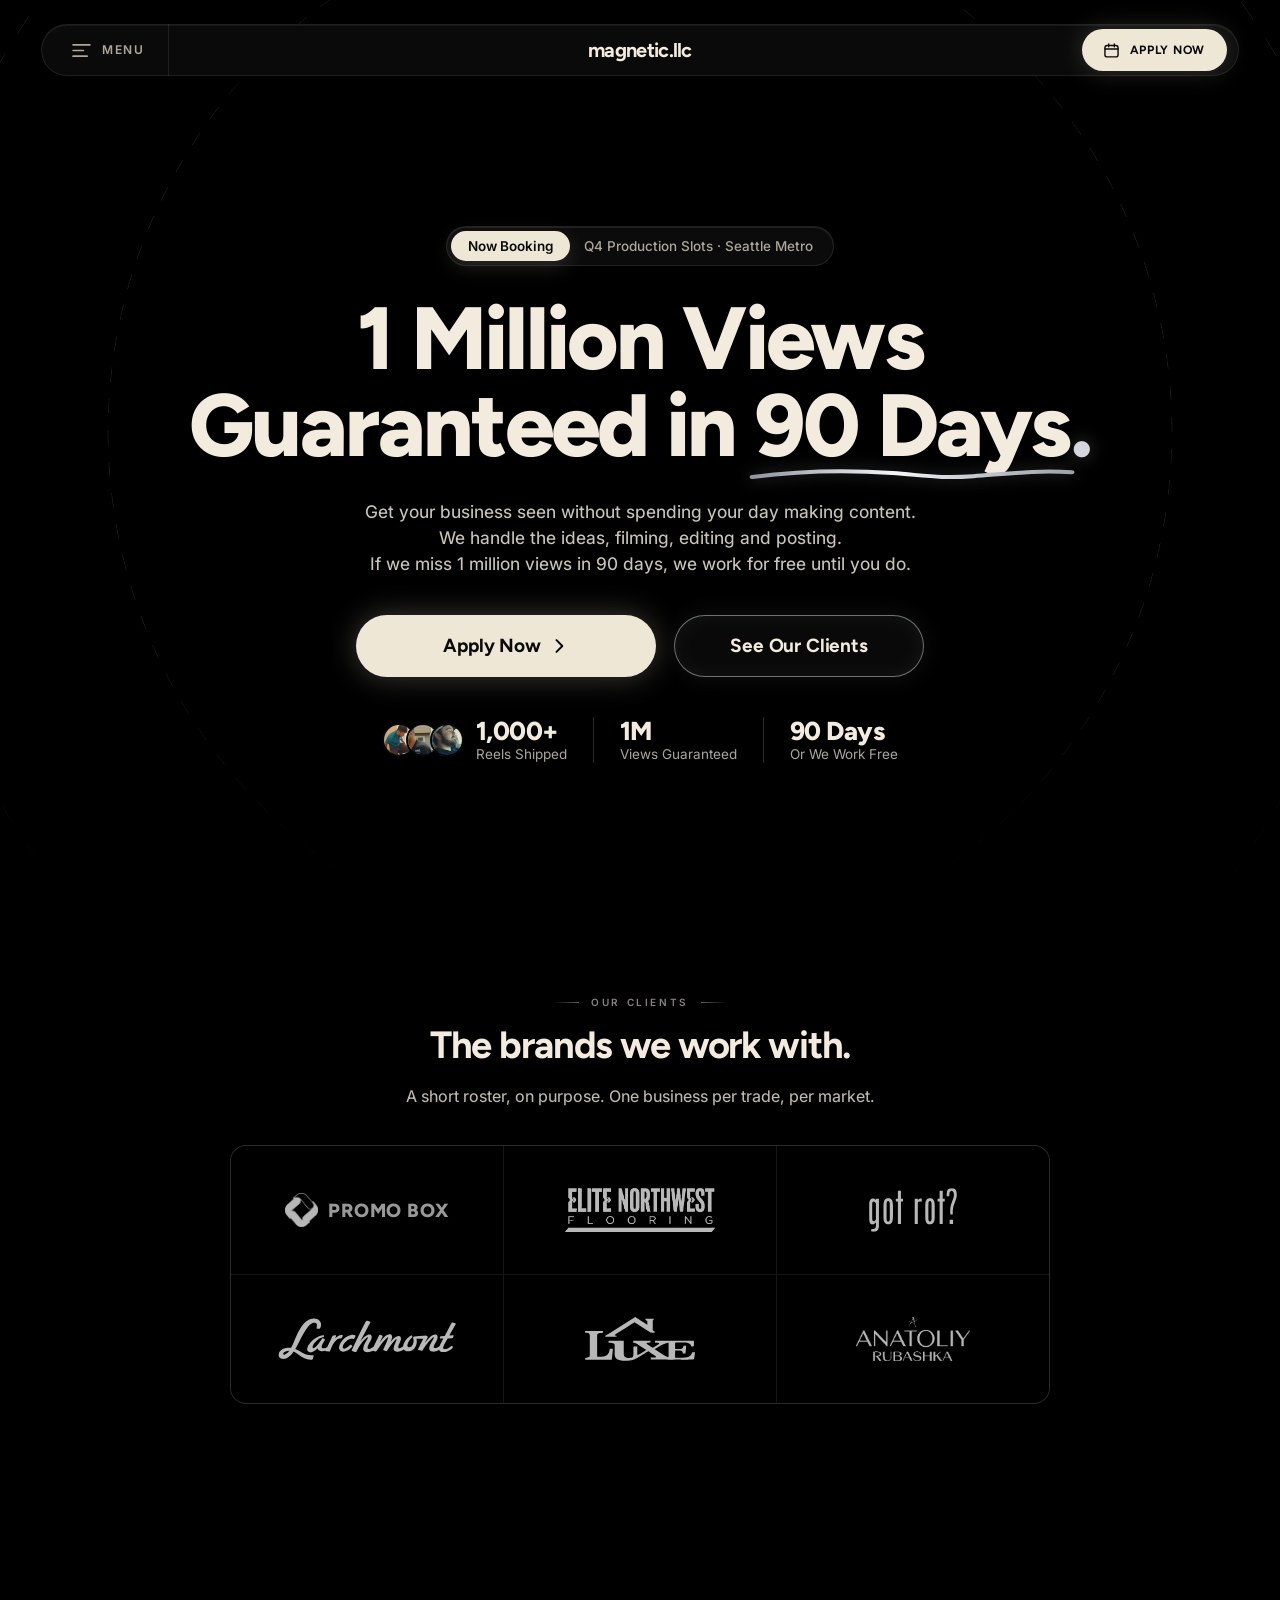
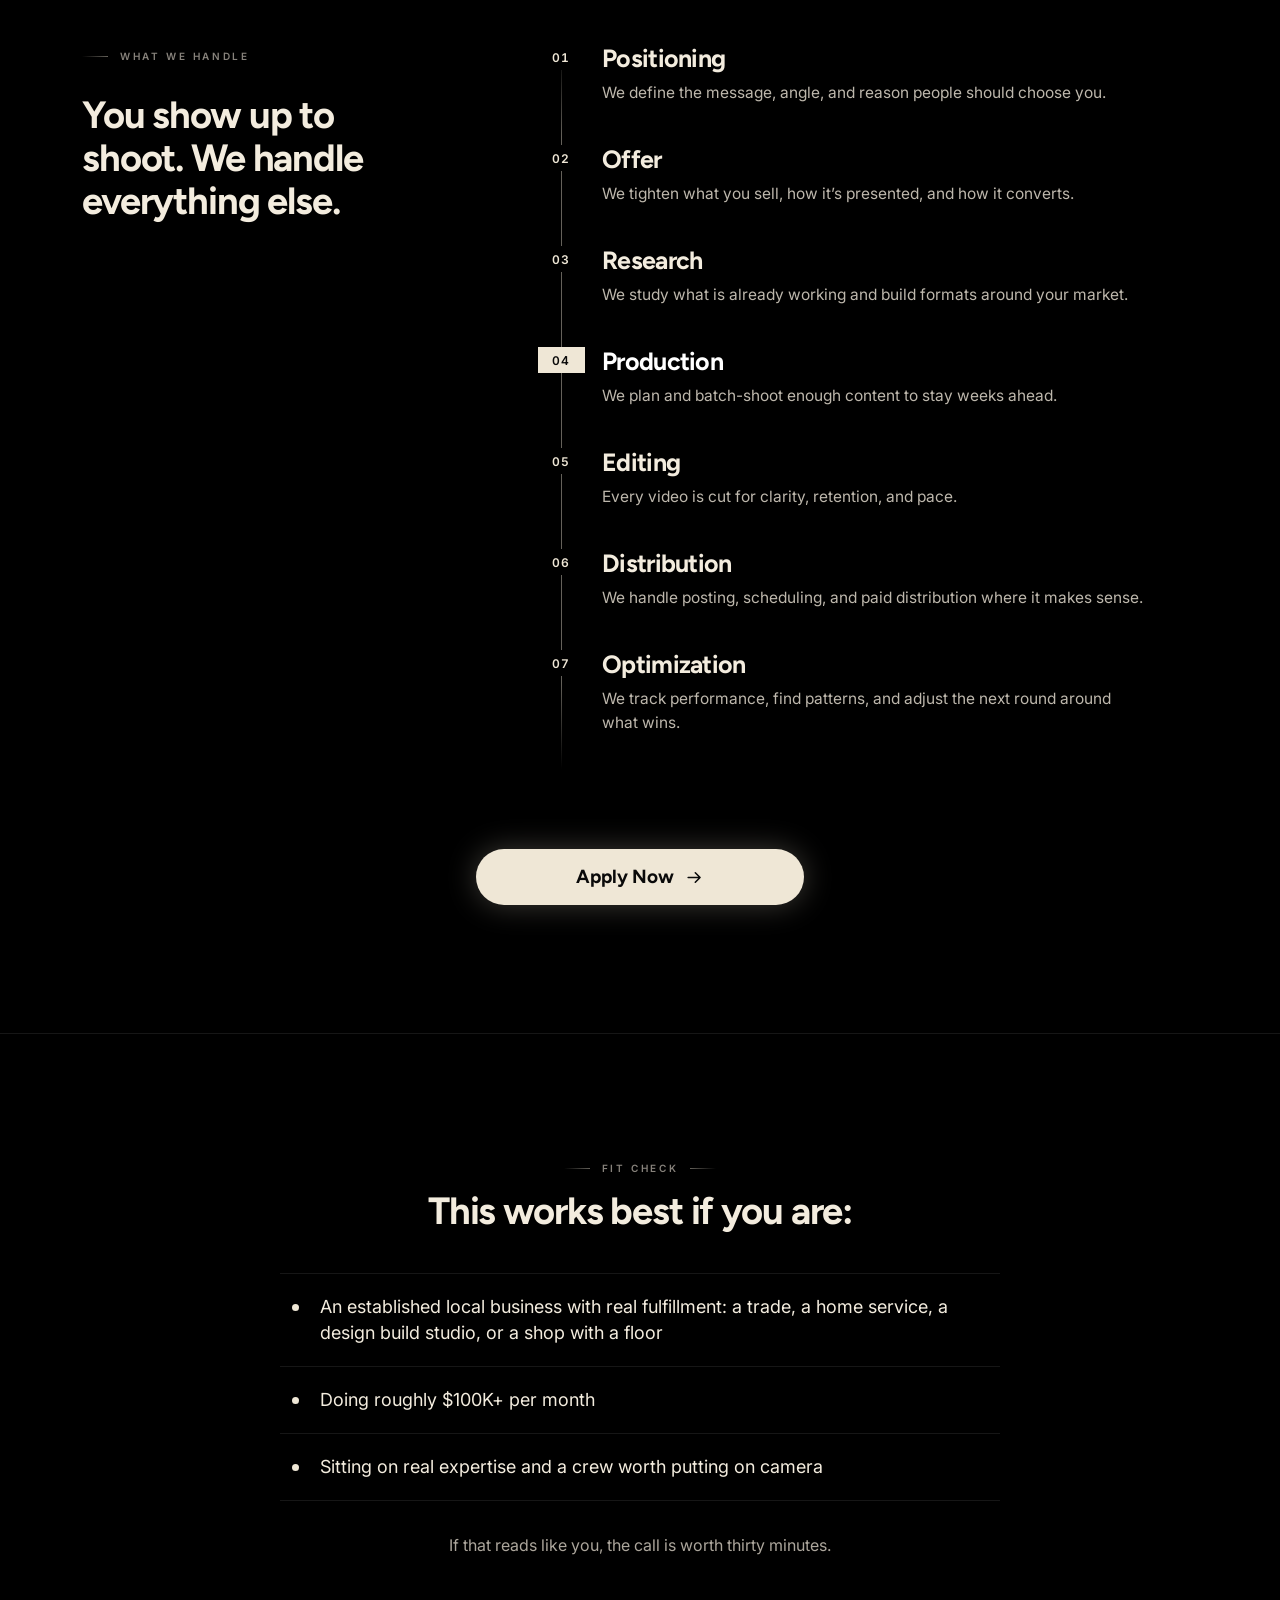
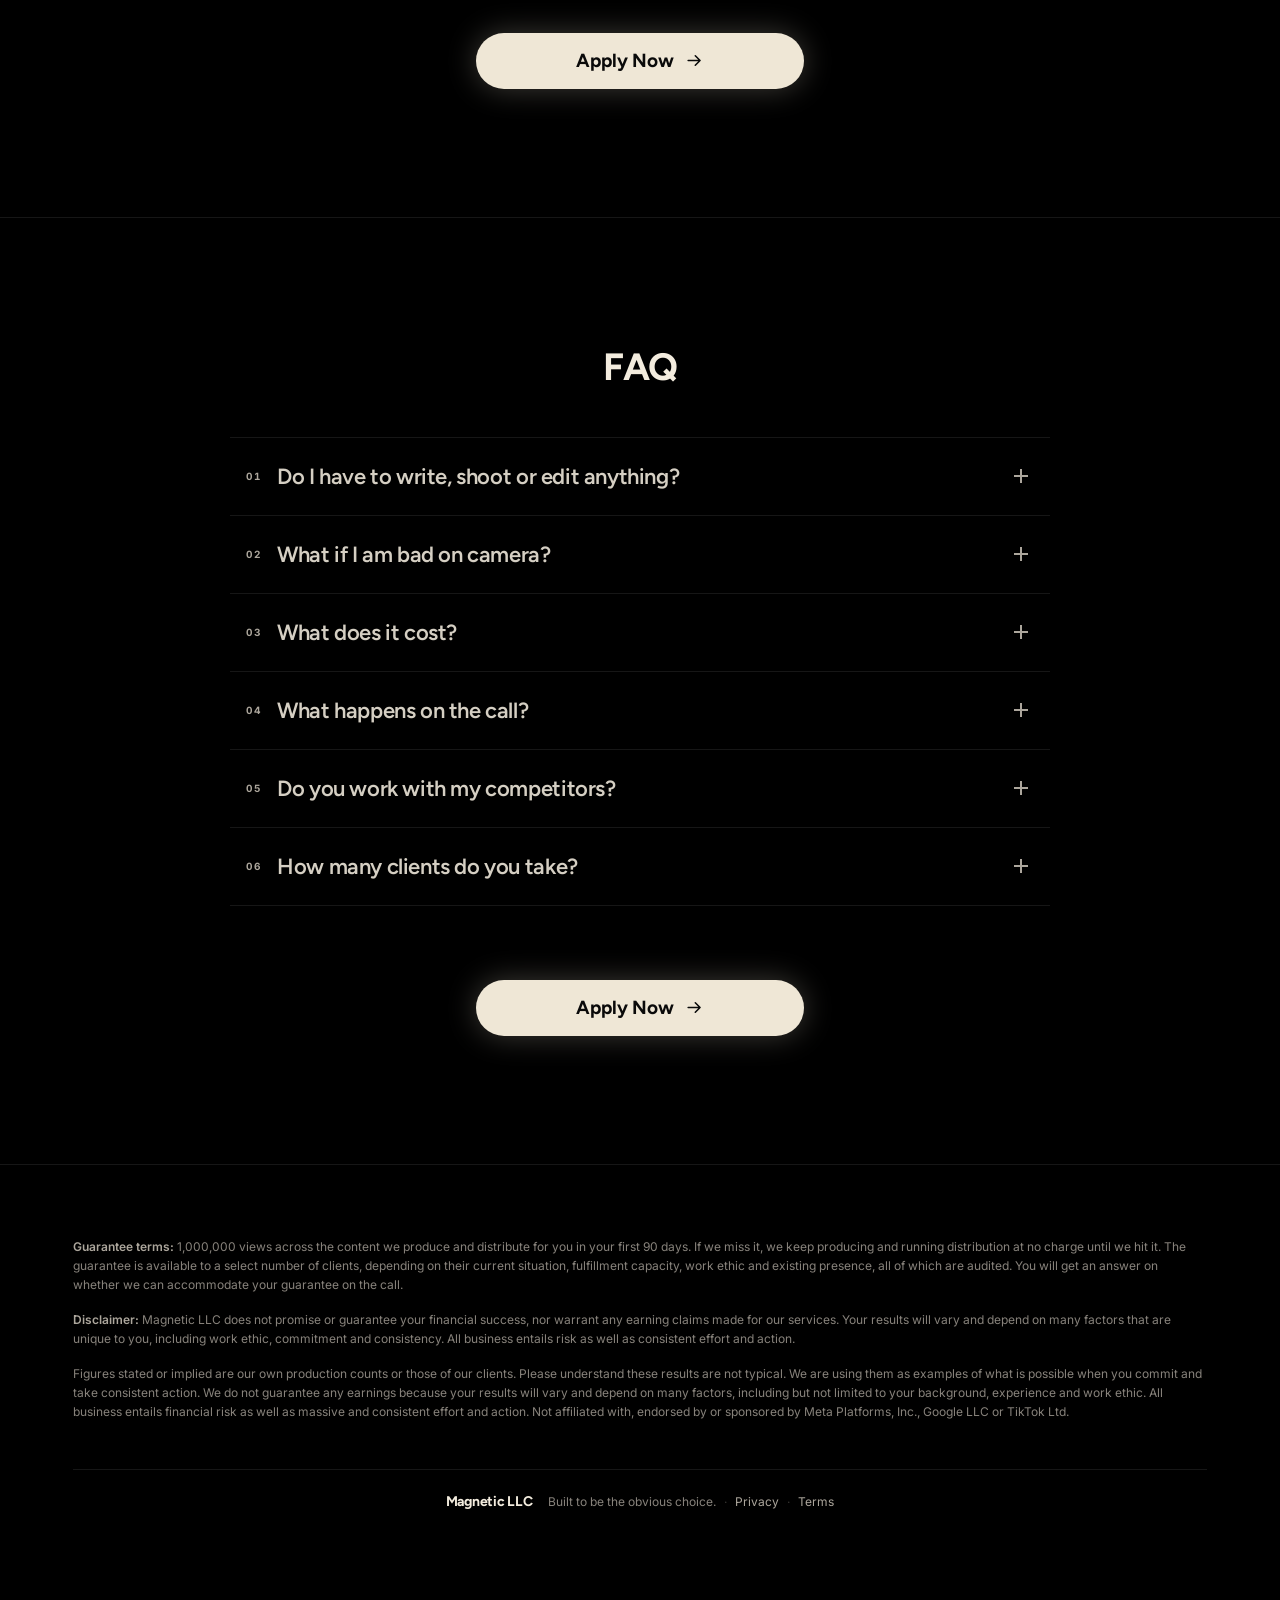
==== commit 007c372d: "Guarantee lander: silver accent instead of blue Co-Authored-By: Claude Opus 5.5 (1M context) <norepl" ====
--- a/guarantee.html
+++ b/guarantee.html
@@ -4,13 +4,13 @@
 <meta charset="utf-8">
 <meta name="viewport" content="width=device-width, initial-scale=1, viewport-fit=cover">
 <title>Magnetic × Apex | 1 Million Views Guaranteed in 90 Days</title>
-<meta name="description" content="Completely done for you: positioning, filming, editing, posting and paid. 1 million views guaranteed in 90 days, or we work for free until you do.">
+<meta name="description" content="Get your business seen without spending your day making content. We handle the ideas, filming, editing and posting. If we miss 1 million views in 90 days, we work for free until you do.">
 <link rel="icon" href="data:image/svg+xml,<svg xmlns='http://www.w3.org/2000/svg' viewBox='0 0 64 64'><rect width='64' height='64' rx='14' fill='%2306070a'/><path d='M18 46V28a14 14 0 0 1 28 0v18h-9V28a5 5 0 0 0-10 0v18z' fill='%23efe7d6'/></svg>">
 <link rel="preconnect" href="https://fonts.googleapis.com">
 <link rel="preconnect" href="https://fonts.gstatic.com" crossorigin>
 <link rel="stylesheet" href="https://fonts.googleapis.com/css2?family=Figtree:wght@400;500;600;700;800&family=Inter:wght@400;500;600;700&display=swap">
 <link rel="stylesheet" href="styles.css?v=41">
-<link rel="stylesheet" href="guarantee.css?v=4">
+<link rel="stylesheet" href="guarantee.css?v=5">
 <script>document.documentElement.classList.add('js')</script>
 </head>
 <body class="g-page">
@@ -61,7 +61,7 @@
     <span class="ticker-text">Q4 Production Slots &middot; Seattle Metro</span>
   </div>
 
-  <h1 class="headline g-headline"><span>1 Million Views</span><span>Guaranteed in <em class="g-mark">90 Days<svg class="g-swoosh" viewBox="0 0 300 22" preserveAspectRatio="none" aria-hidden="true"><path d="M4 15C48 7 92 6 132 10c30 3 44 7 74 4 30-3 58-8 90-5" fill="none" stroke="currentColor" stroke-width="5" stroke-linecap="round"/></svg></em><i class="g-dot">.</i></span></h1>
+  <h1 class="headline g-headline"><span>1 Million Views</span><span>Guaranteed in <em class="g-mark">90 Days<svg class="g-swoosh" viewBox="0 0 300 22" preserveAspectRatio="none" aria-hidden="true"><defs><linearGradient id="gSilver" x1="0" x2="1" y1="0" y2="0"><stop offset="0" stop-color="#8f959e"/><stop offset=".45" stop-color="#f5f7fa"/><stop offset=".7" stop-color="#c3c8d0"/><stop offset="1" stop-color="#9da3ab"/></linearGradient></defs><path d="M4 15C48 7 92 6 132 10c30 3 44 7 74 4 30-3 58-8 90-5" fill="none" stroke="url(#gSilver)" stroke-width="5" stroke-linecap="round"/></svg></em><i class="g-dot">.</i></span></h1>
 
   <p class="sub g-sub"><span>Get your business seen without spending your day making content.</span> <span>We handle the ideas, filming, editing and posting.</span> <span>If we miss 1 million views in 90 days, we work for free until you do.</span></p>
 
--- a/guarantee.css
+++ b/guarantee.css
@@ -1,12 +1,12 @@
 /* Guarantee lander (guarantee.html): the VSL page with the video removed.
    Loaded after styles.css; everything here is scoped to .g-page / .g-* so the
-   live VSL page is untouched. Blue is an accent only: rings, the
+   live VSL page is untouched. Silver is the accent only: rings, the
    underline and the full stop. Actions stay cream. */
 
 .g-page{
-  --blue:#2f6bff;
-  --blue-soft:rgba(47,107,255,.55);
-  --blue-glow:rgba(47,107,255,.34);
+  --blue:#d4d8de;          /* silver (was blue #2f6bff, Andrew 09-28) */
+  --blue-soft:rgba(214,218,224,.5);
+  --blue-glow:rgba(225,230,238,.28);
 }
 
 /* ── background: faint dashed orbits only, no bloom behind the headline (Andrew, 09-28) ──
@@ -19,8 +19,8 @@
   border-radius:50%;
   /* two dashed orbits, drawn with one conic mask per ring */
   background:
-    radial-gradient(closest-side,transparent calc(100% - 1.5px),rgba(95,140,255,.28) calc(100% - 1px),transparent 100%),
-    radial-gradient(closest-side,transparent calc(72% - 1.5px),rgba(95,140,255,.20) calc(72% - 1px),transparent 72%);
+    radial-gradient(closest-side,transparent calc(100% - 1.5px),rgba(205,210,218,.22) calc(100% - 1px),transparent 100%),
+    radial-gradient(closest-side,transparent calc(72% - 1.5px),rgba(205,210,218,.15) calc(72% - 1px),transparent 72%);
   -webkit-mask:repeating-conic-gradient(#000 0 1.6deg,transparent 1.6deg 3.4deg);
   mask:repeating-conic-gradient(#000 0 1.6deg,transparent 1.6deg 3.4deg);
   opacity:.9;
@@ -45,9 +45,9 @@
   position:absolute;left:-2%;right:-2%;bottom:-.16em;
   width:104%;height:.2em;
   color:var(--blue);
-  filter:drop-shadow(0 0 10px var(--blue-glow));
+  filter:drop-shadow(0 0 8px var(--blue-glow));
 }
-.g-dot{font-style:normal;color:var(--blue);text-shadow:0 0 22px var(--blue-glow)}
+.g-dot{font-style:normal;color:var(--blue);text-shadow:0 0 18px var(--blue-glow)}
 
 .g-sub{
   margin-top:round(min(3.4svh,30px),1px);
@@ -73,14 +73,14 @@
   font-family:var(--display);font-size:19px;line-height:24px;font-weight:700;letter-spacing:-.01em;
   color:var(--ink);
   border:1.5px solid var(--blue-soft);
-  background:rgba(47,107,255,.06);
-  box-shadow:inset 0 0 22px rgba(47,107,255,.10),0 0 26px rgba(47,107,255,.14);
+  background:rgba(255,255,255,.035);
+  box-shadow:inset 0 0 22px rgba(225,230,238,.06),0 0 24px rgba(225,230,238,.08);
   transition:border-color var(--m-base) var(--e-std),background var(--m-base) var(--e-std),box-shadow var(--m-base) var(--e-std);
 }
 .g-ghost:hover{
-  border-color:rgba(95,140,255,.9);
-  background:rgba(47,107,255,.12);
-  box-shadow:inset 0 0 22px rgba(47,107,255,.16),0 0 36px rgba(47,107,255,.28);
+  border-color:rgba(235,238,242,.9);
+  background:rgba(255,255,255,.07);
+  box-shadow:inset 0 0 22px rgba(225,230,238,.10),0 0 32px rgba(225,230,238,.18);
 }
 .g-ctas a:focus-visible{outline:2px solid var(--blue);outline-offset:4px}
 
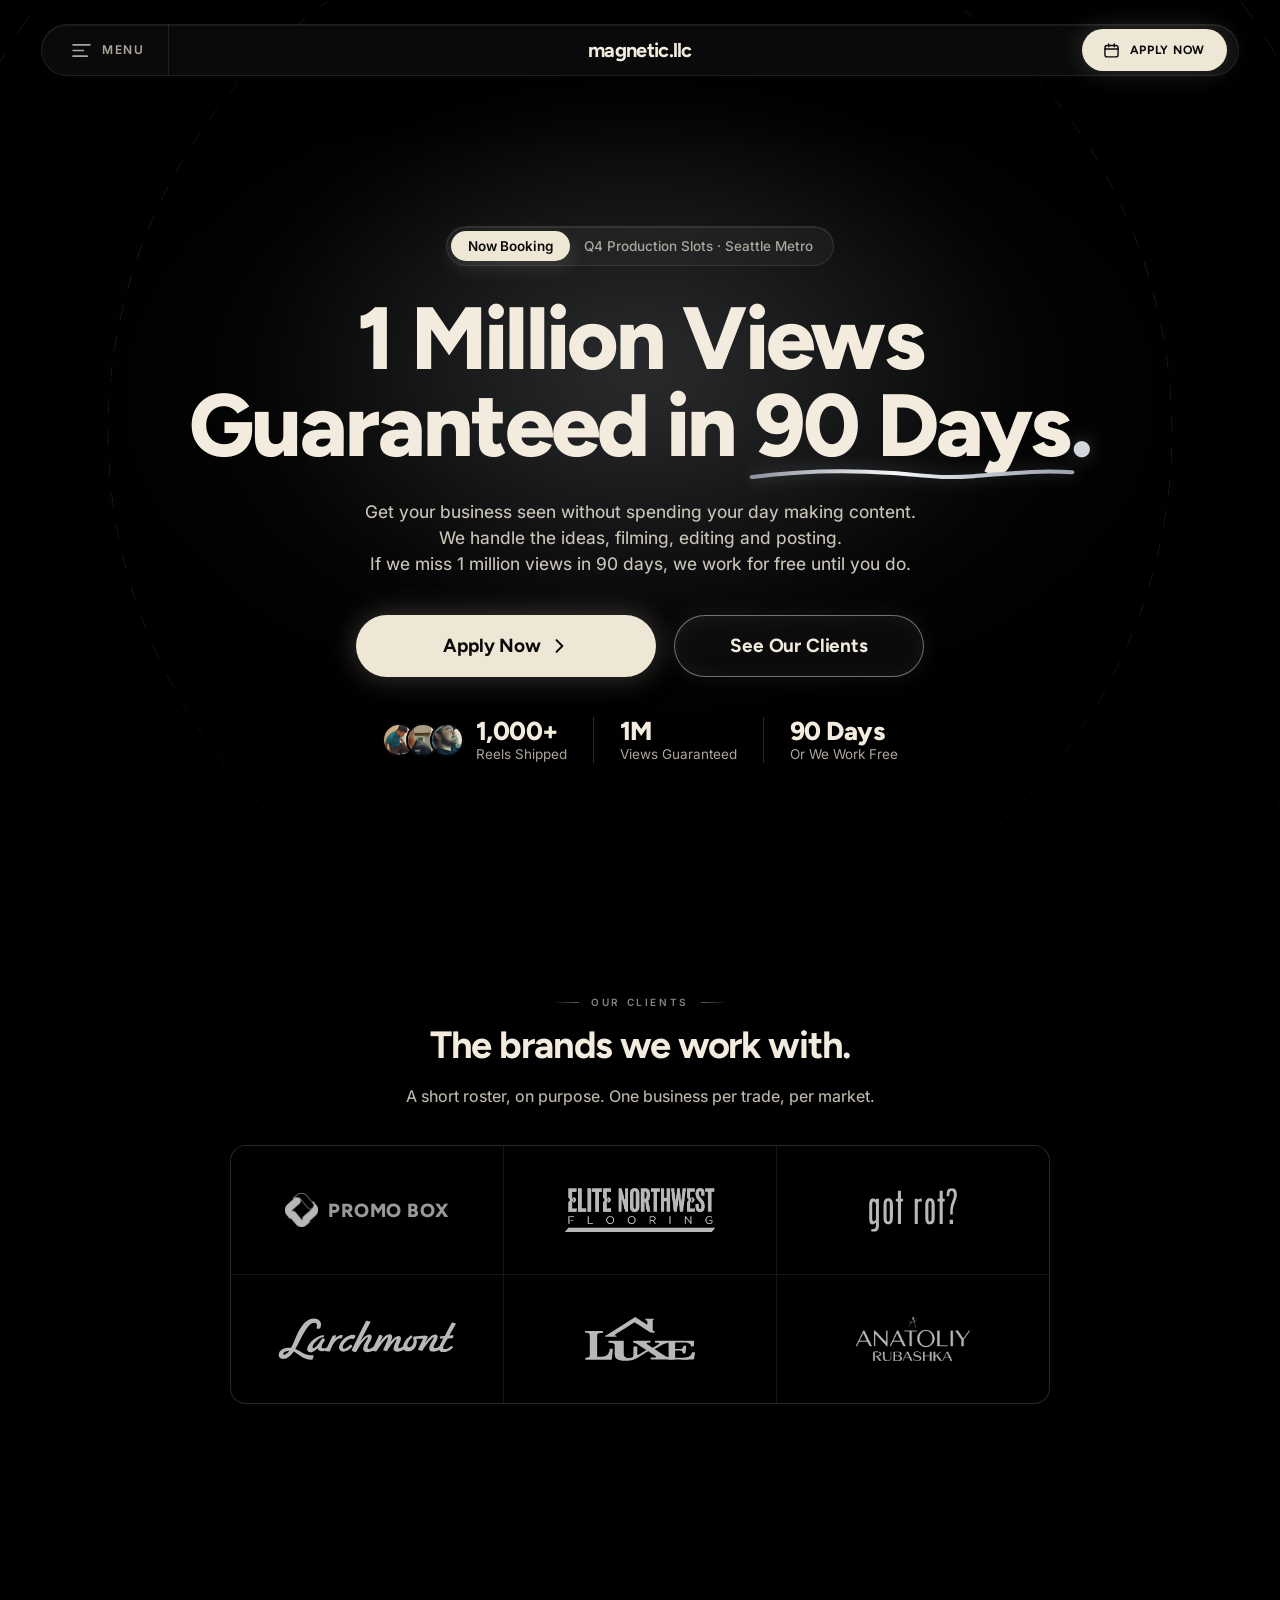
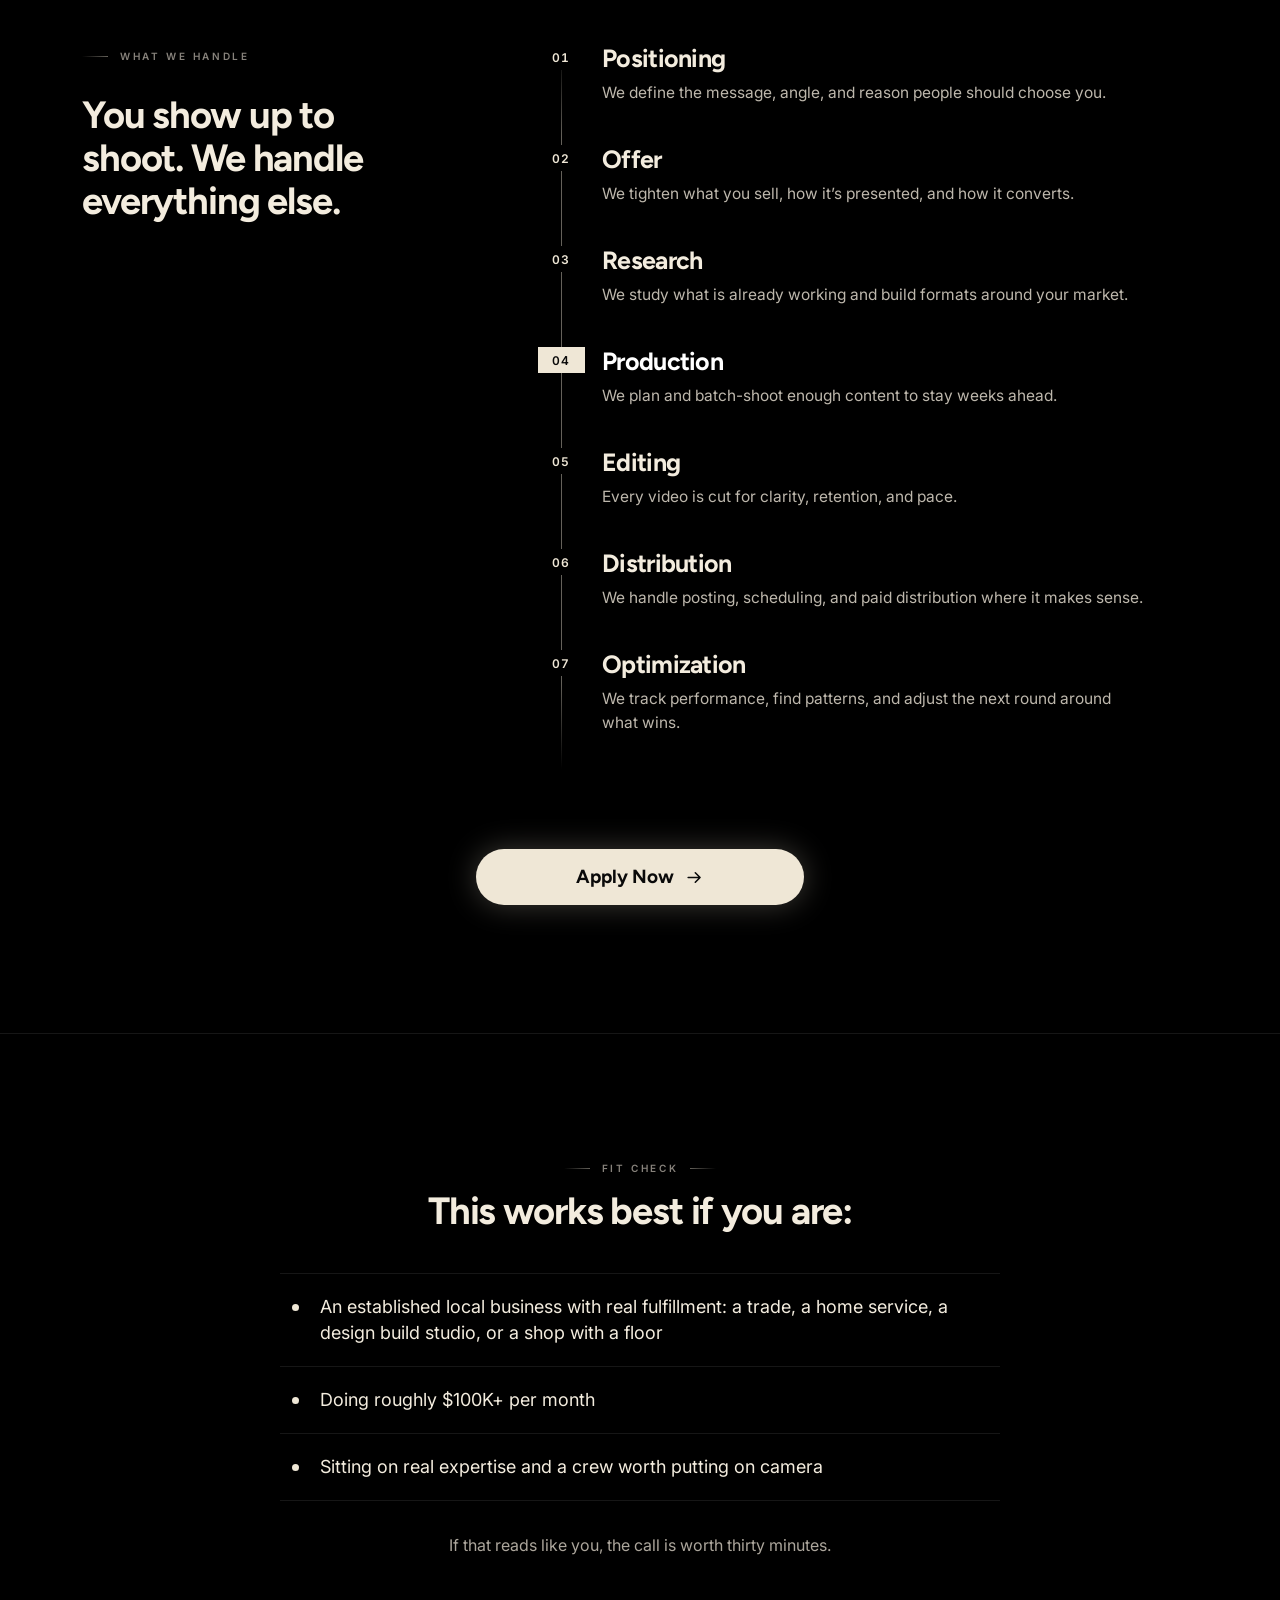
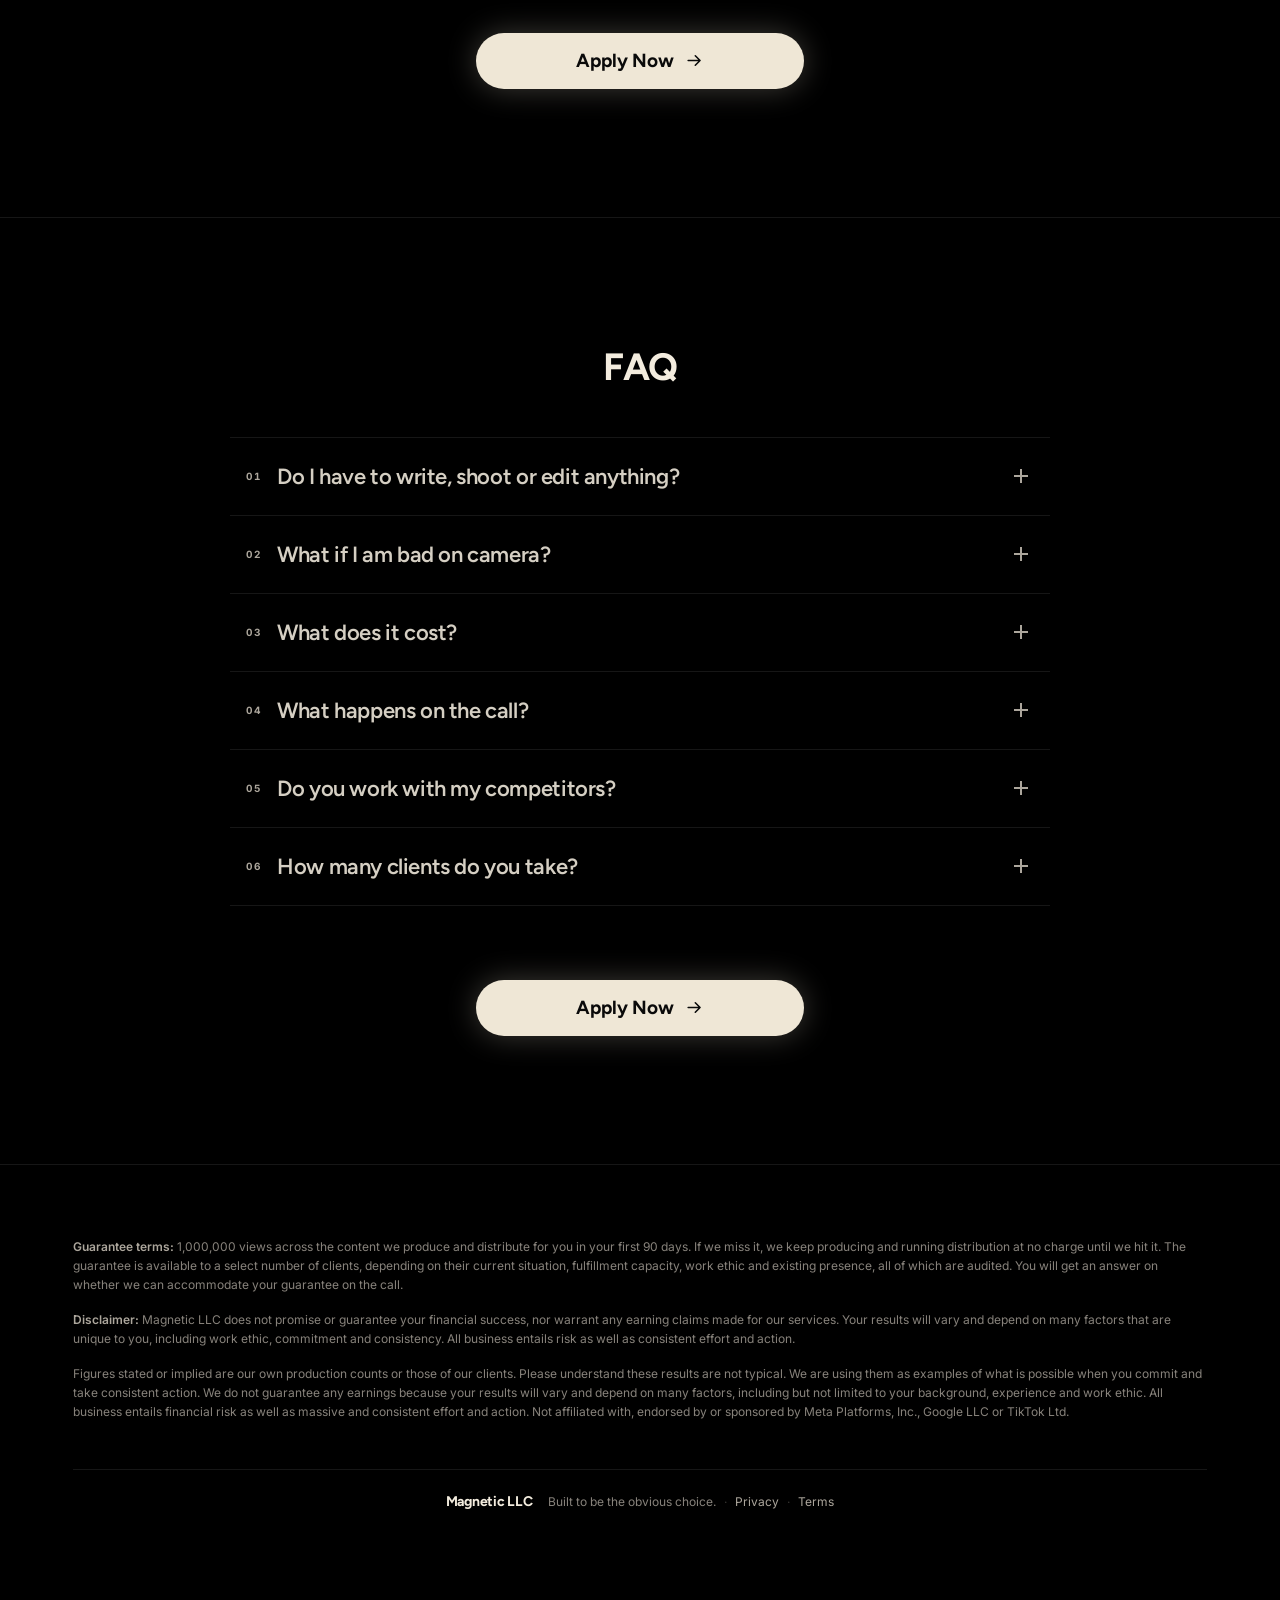
==== commit 1479a4f6: "Guarantee lander: gray bloom behind the headline Co-Authored-By: Claude Opus 5.5 (1M context) <norep" ====
--- a/guarantee.html
+++ b/guarantee.html
@@ -10,12 +10,13 @@
 <link rel="preconnect" href="https://fonts.gstatic.com" crossorigin>
 <link rel="stylesheet" href="https://fonts.googleapis.com/css2?family=Figtree:wght@400;500;600;700;800&family=Inter:wght@400;500;600;700&display=swap">
 <link rel="stylesheet" href="styles.css?v=41">
-<link rel="stylesheet" href="guarantee.css?v=5">
+<link rel="stylesheet" href="guarantee.css?v=6">
 <script>document.documentElement.classList.add('js')</script>
 </head>
 <body class="g-page">
 
 <div class="scene g-scene" aria-hidden="true">
+  <div class="g-glow"></div>
   <div class="g-rings"></div>
   <div class="vignette"></div>
 </div>
--- a/guarantee.css
+++ b/guarantee.css
@@ -9,9 +9,19 @@
   --blue-glow:rgba(225,230,238,.28);
 }
 
-/* ── background: faint dashed orbits only, no bloom behind the headline (Andrew, 09-28) ──
+/* ── background: a gray bloom behind the headline + faint dashed orbits ──
    Scrolls away with the hero instead of following the reader down the page. */
 .g-scene{position:absolute;inset:0 0 auto 0;height:100svh;min-height:640px}
+/* neutral gray bloom behind the headline (blue version removed 09-28, gray back at Andrew's ask) */
+.g-glow{
+  position:absolute;left:50%;top:44%;
+  width:min(1300px,150vw);height:min(820px,110svh);
+  transform:translate(-50%,-50%);
+  background:
+    radial-gradient(38% 42% at 50% 46%,rgba(170,174,180,.20) 0%,rgba(150,154,160,.07) 55%,transparent 78%),
+    radial-gradient(62% 60% at 50% 50%,rgba(120,124,130,.10) 0%,transparent 72%);
+  filter:blur(30px);
+}
 .g-rings{
   position:absolute;left:50%;top:48%;
   width:min(1480px,210vw);aspect-ratio:1;
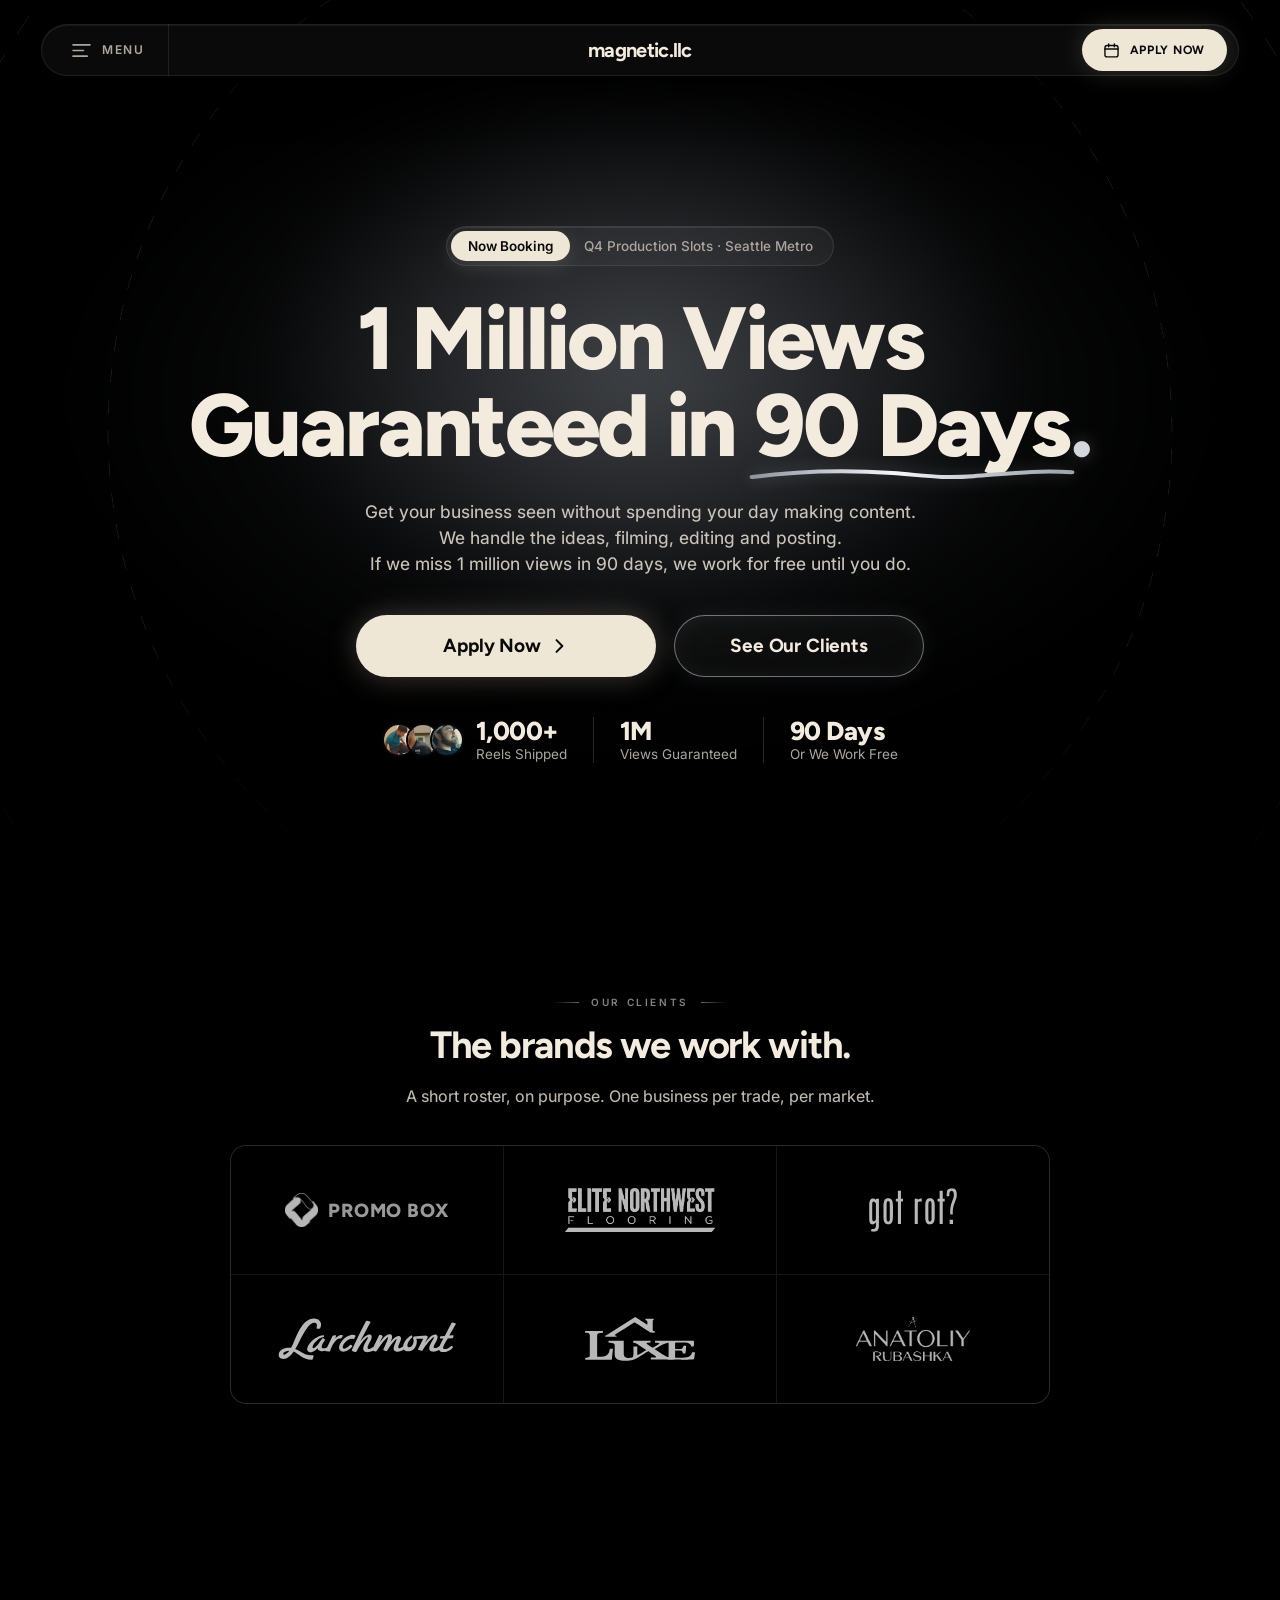
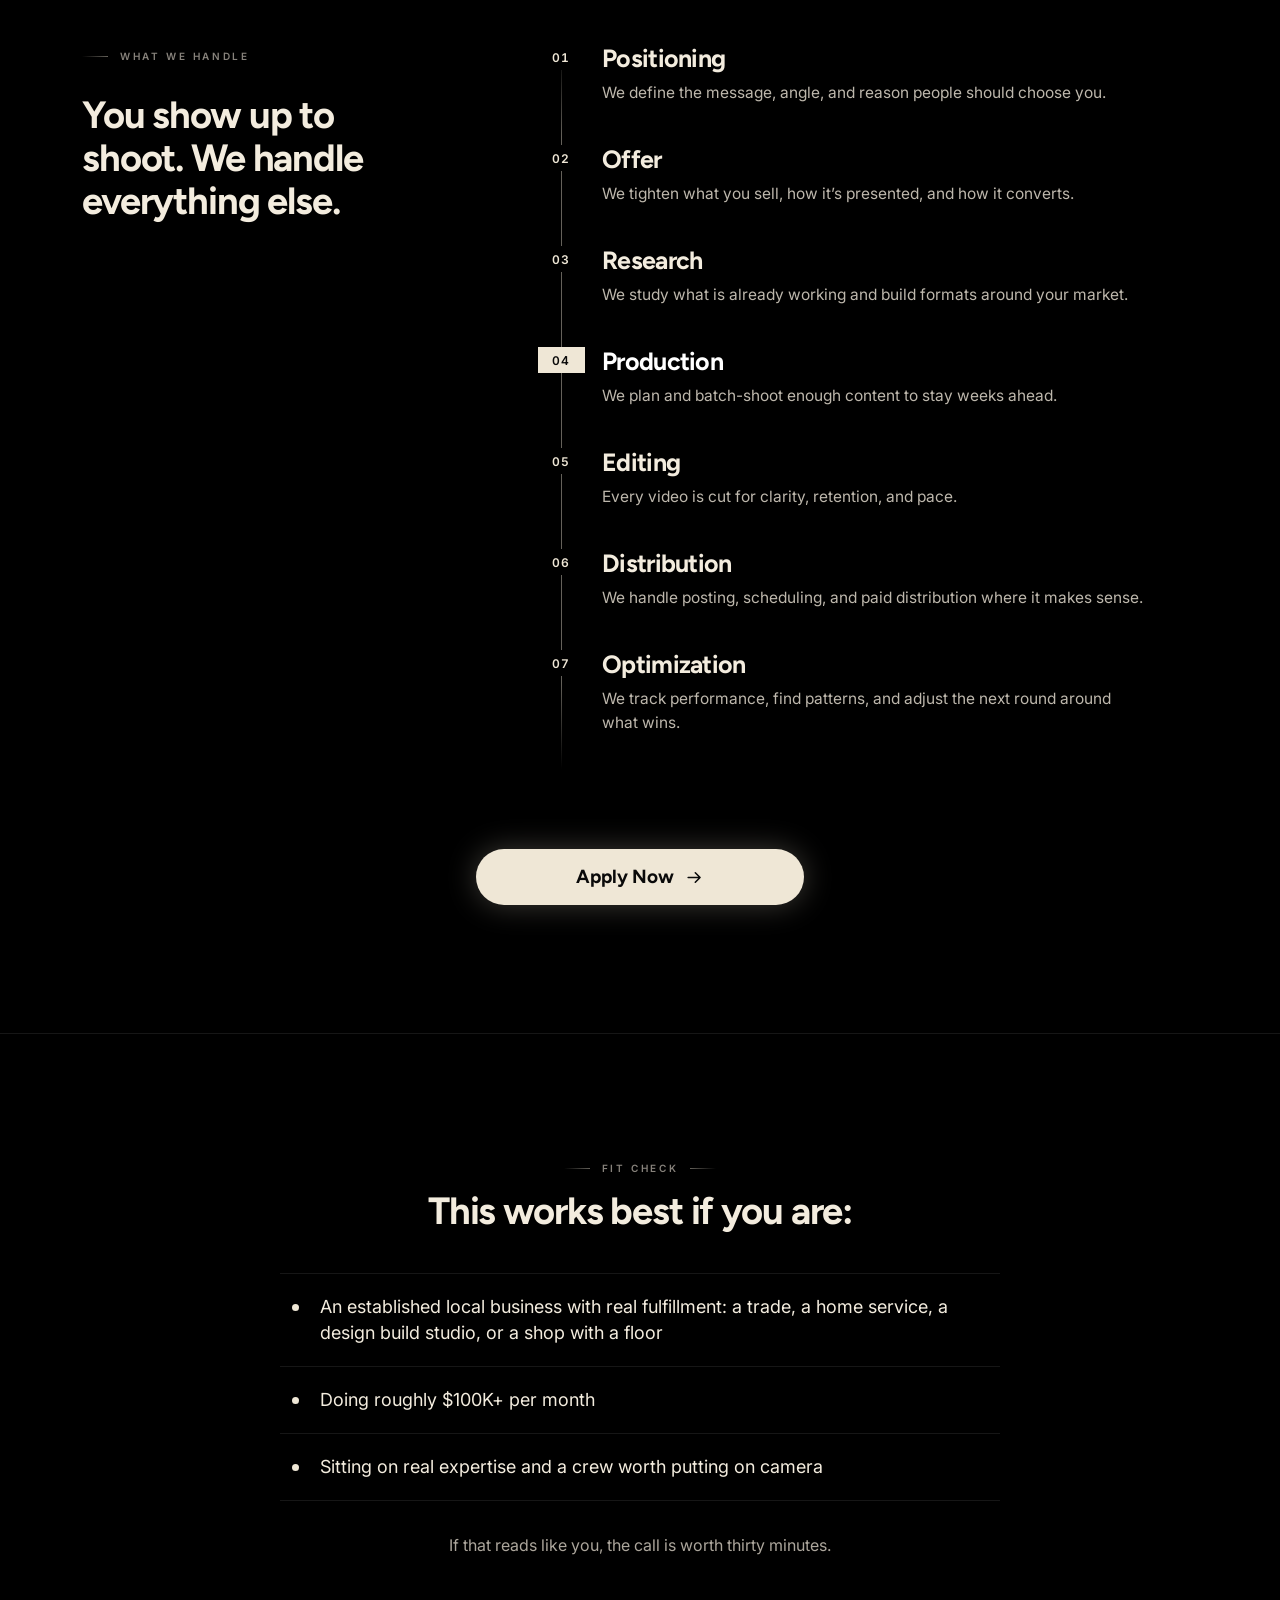
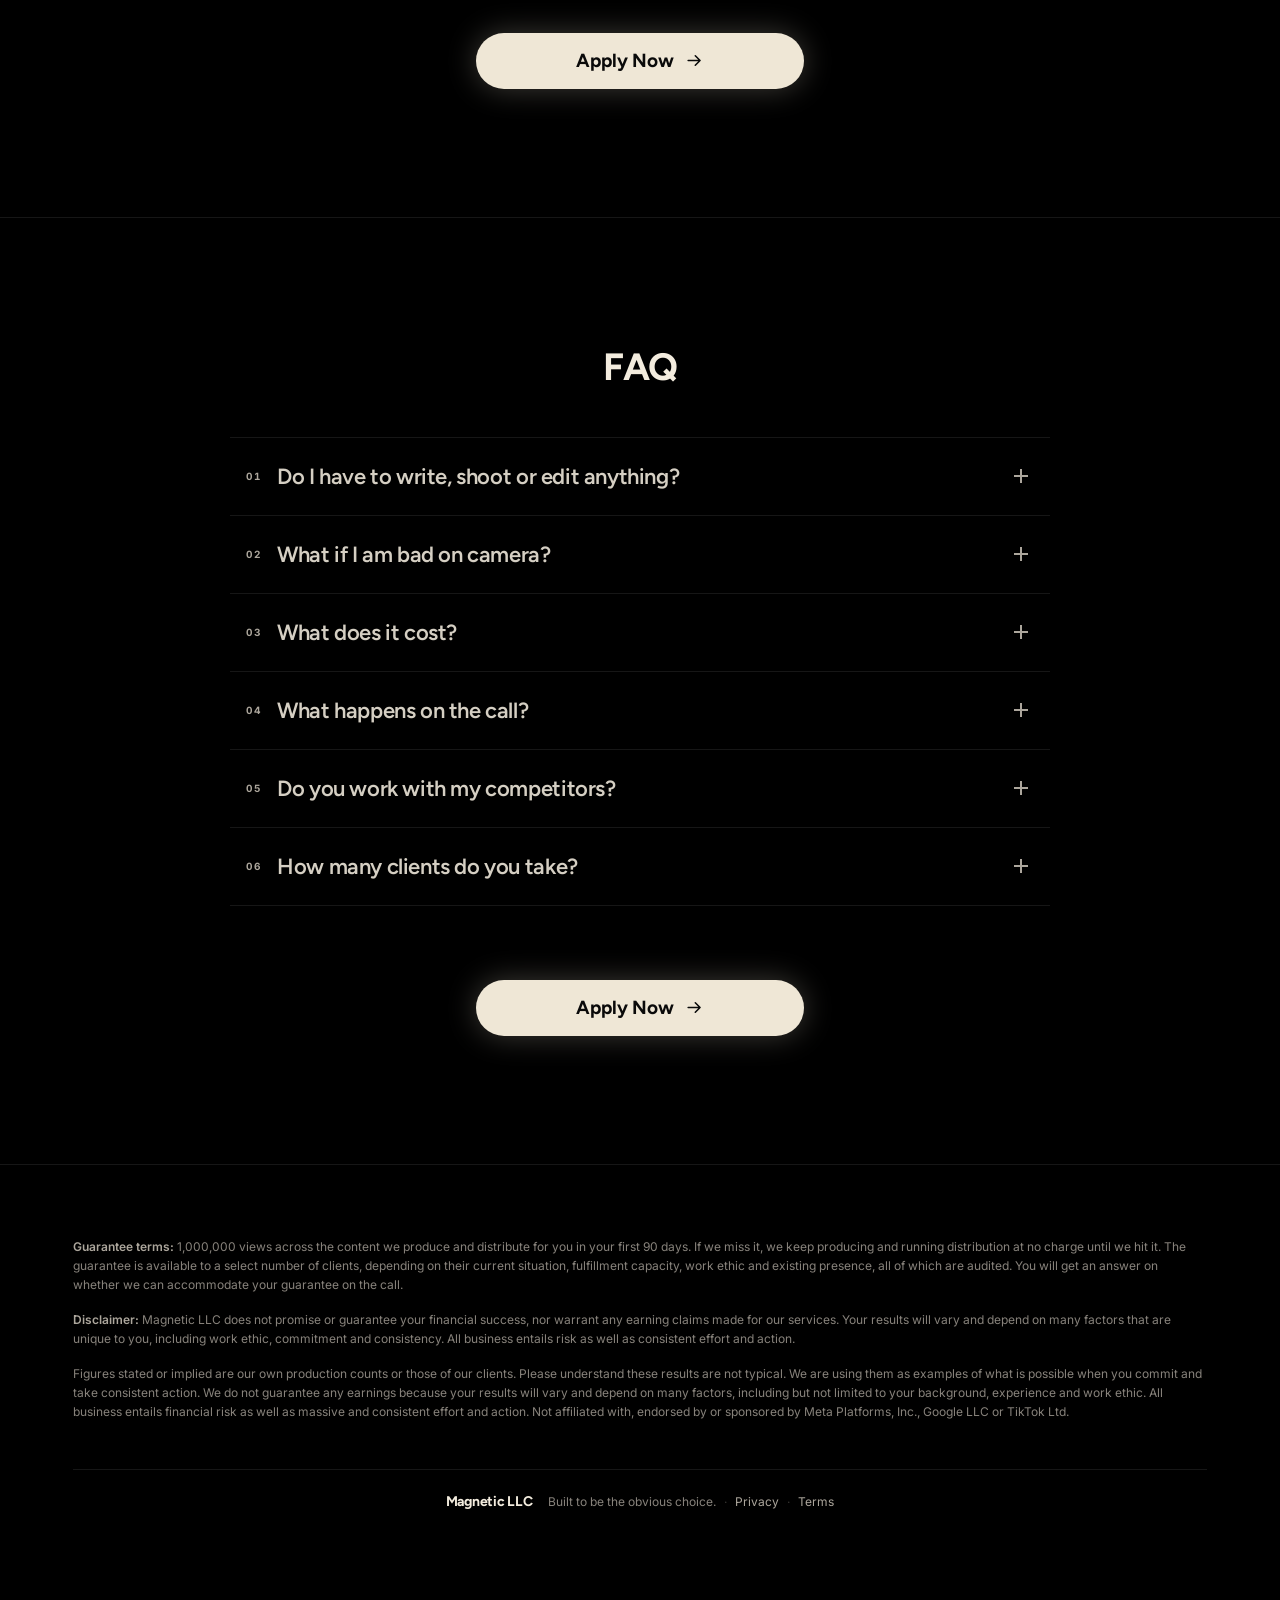
==== commit 2b1e76eb: "Guarantee lander: silver bloom instead of gray Co-Authored-By: Claude Opus 5.5 (1M context) <noreply" ====
--- a/guarantee.html
+++ b/guarantee.html
@@ -10,7 +10,7 @@
 <link rel="preconnect" href="https://fonts.gstatic.com" crossorigin>
 <link rel="stylesheet" href="https://fonts.googleapis.com/css2?family=Figtree:wght@400;500;600;700;800&family=Inter:wght@400;500;600;700&display=swap">
 <link rel="stylesheet" href="styles.css?v=41">
-<link rel="stylesheet" href="guarantee.css?v=6">
+<link rel="stylesheet" href="guarantee.css?v=7">
 <script>document.documentElement.classList.add('js')</script>
 </head>
 <body class="g-page">
--- a/guarantee.css
+++ b/guarantee.css
@@ -9,17 +9,17 @@
   --blue-glow:rgba(225,230,238,.28);
 }
 
-/* ── background: a gray bloom behind the headline + faint dashed orbits ──
+/* ── background: a silver bloom behind the headline + faint dashed orbits ──
    Scrolls away with the hero instead of following the reader down the page. */
 .g-scene{position:absolute;inset:0 0 auto 0;height:100svh;min-height:640px}
-/* neutral gray bloom behind the headline (blue version removed 09-28, gray back at Andrew's ask) */
+/* cool silver bloom behind the headline (blue removed 09-28, back in silver at Andrew's ask) */
 .g-glow{
   position:absolute;left:50%;top:44%;
   width:min(1300px,150vw);height:min(820px,110svh);
   transform:translate(-50%,-50%);
   background:
-    radial-gradient(38% 42% at 50% 46%,rgba(170,174,180,.20) 0%,rgba(150,154,160,.07) 55%,transparent 78%),
-    radial-gradient(62% 60% at 50% 50%,rgba(120,124,130,.10) 0%,transparent 72%);
+    radial-gradient(38% 42% at 50% 46%,rgba(214,222,234,.24) 0%,rgba(190,200,214,.08) 55%,transparent 78%),
+    radial-gradient(62% 60% at 50% 50%,rgba(170,182,200,.11) 0%,transparent 72%);
   filter:blur(30px);
 }
 .g-rings{
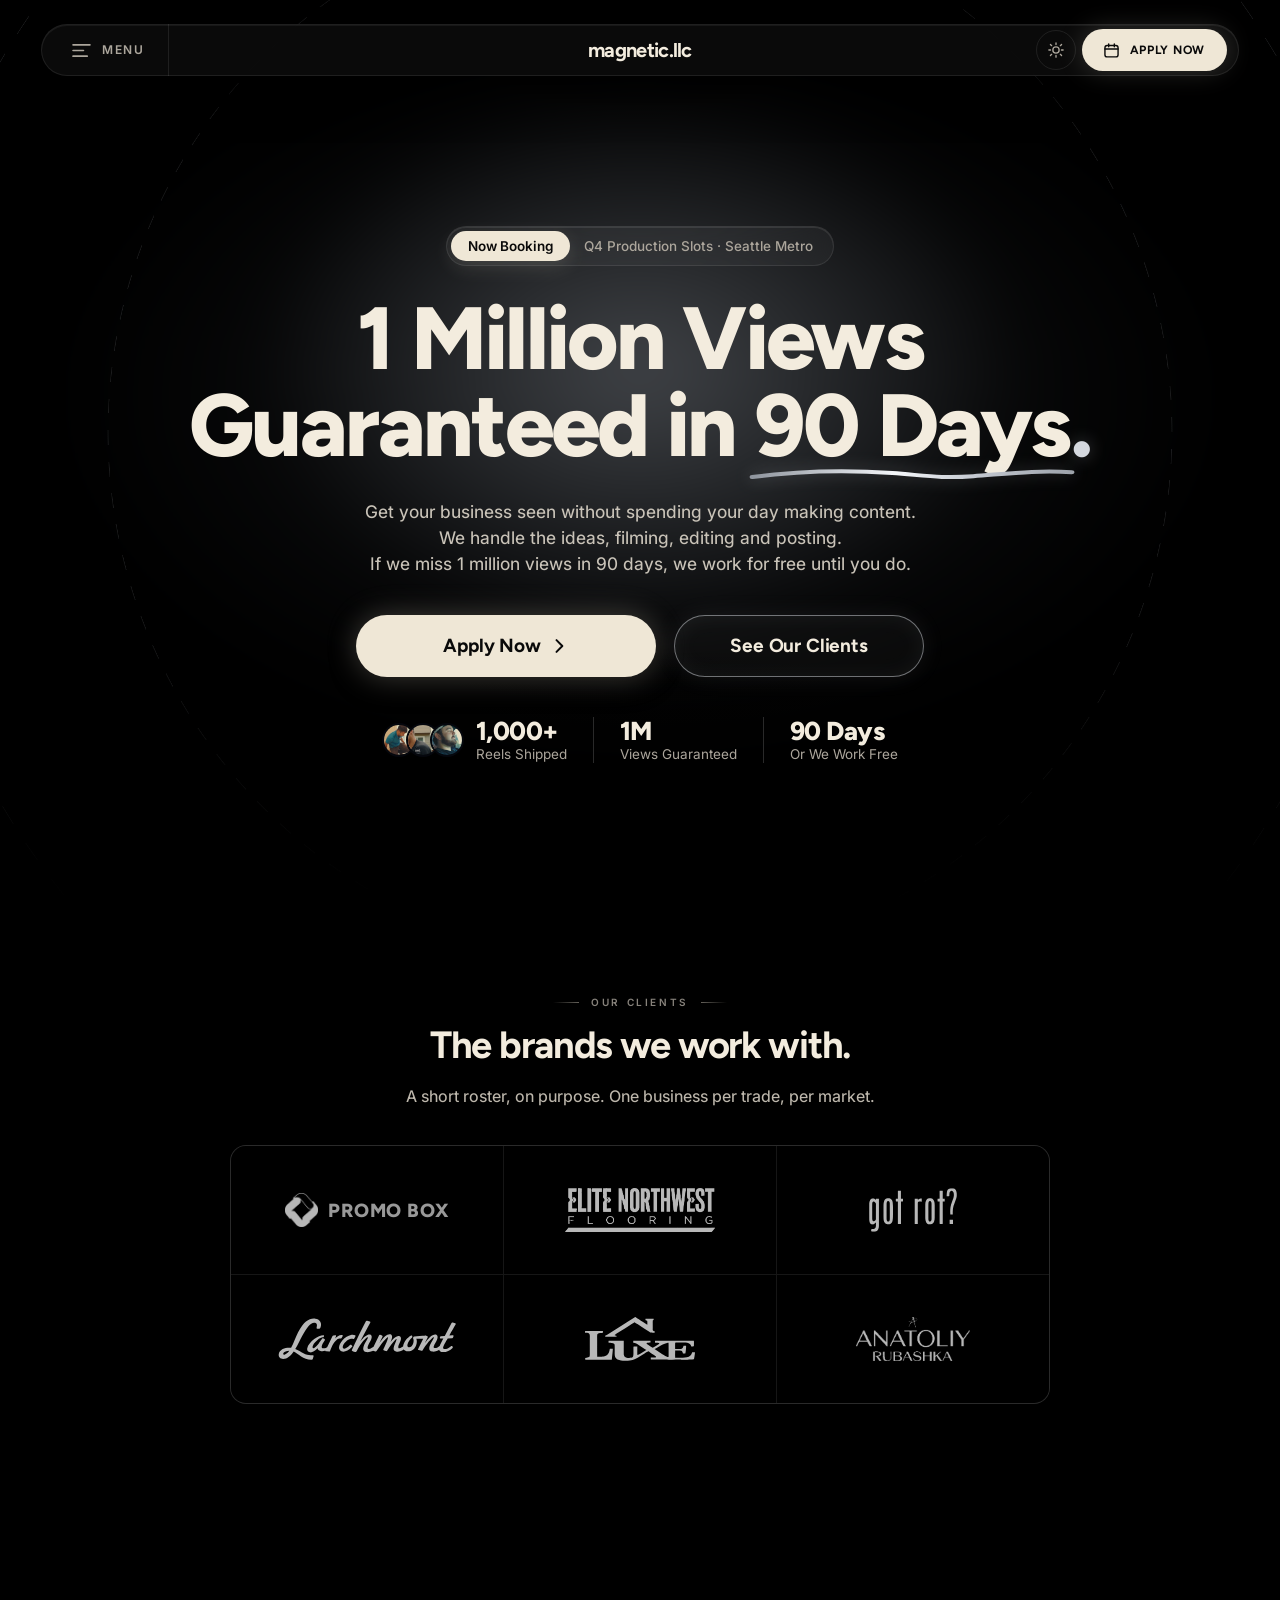
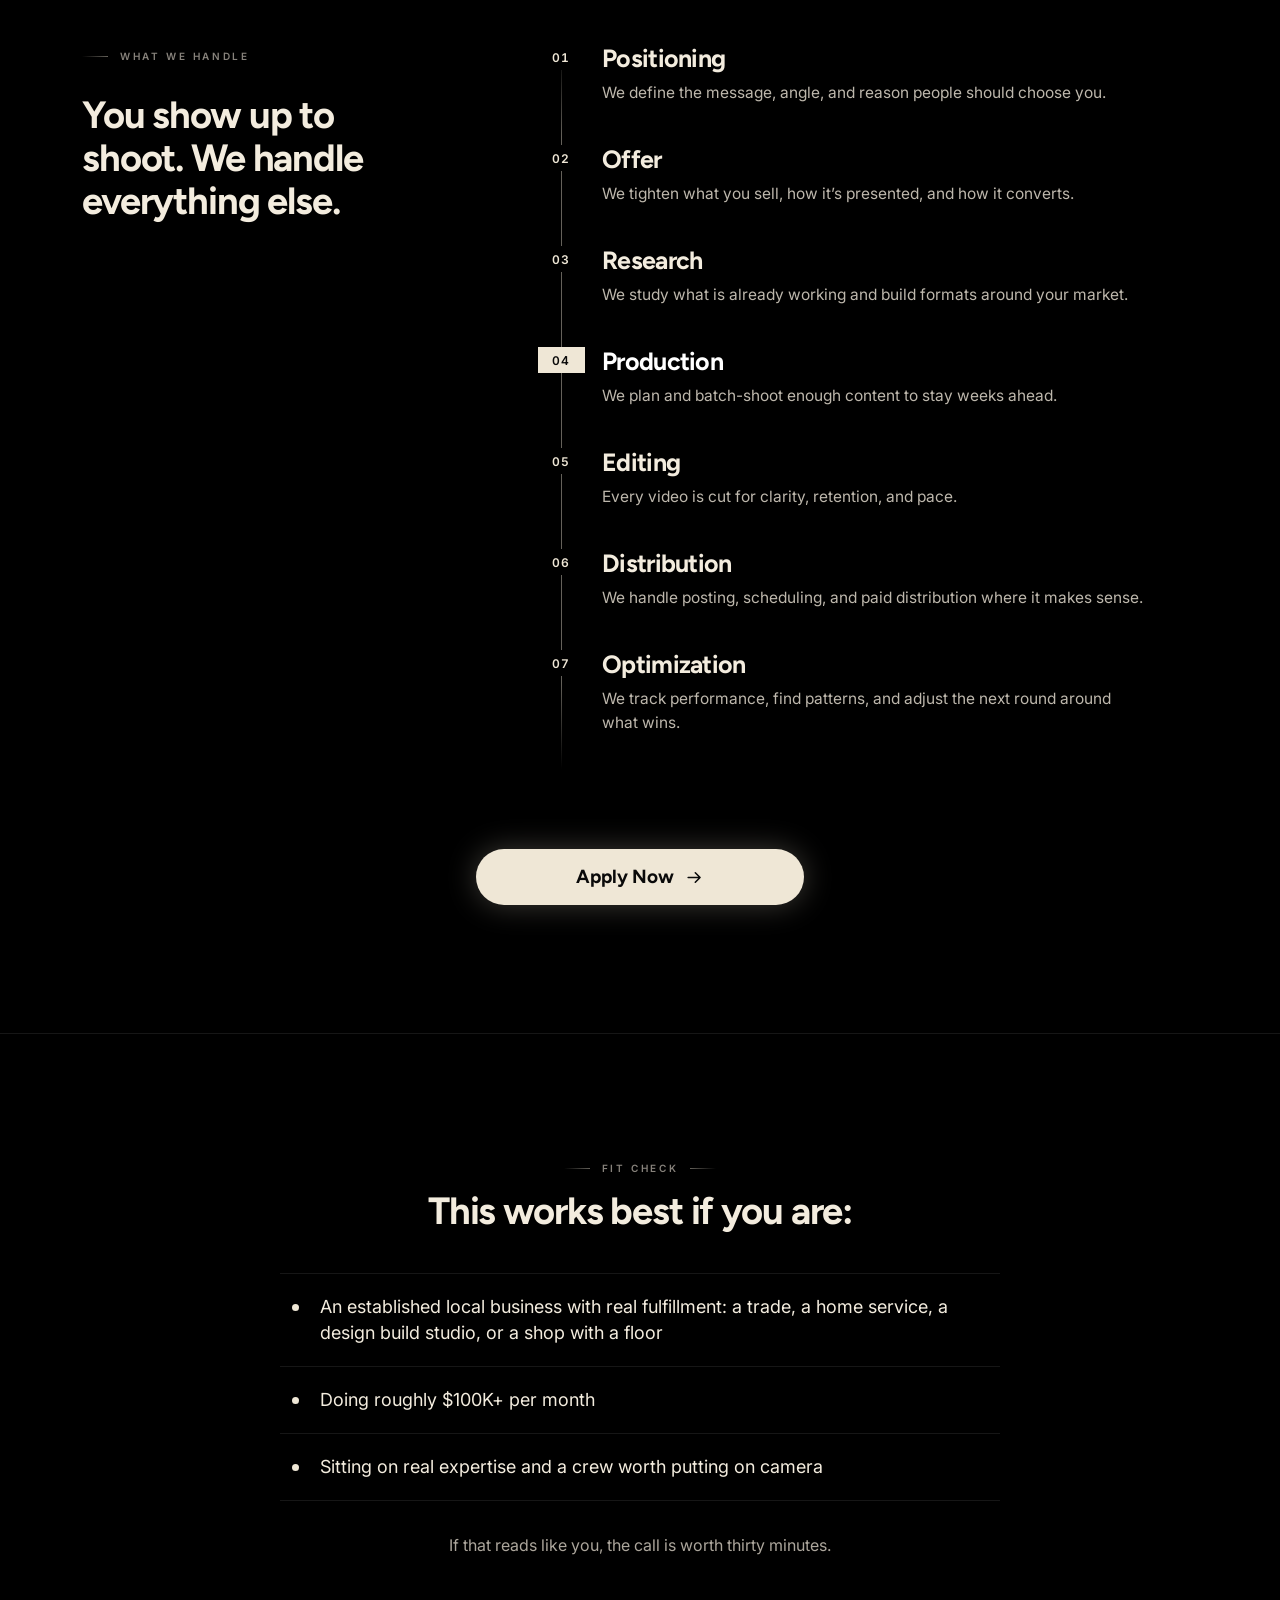
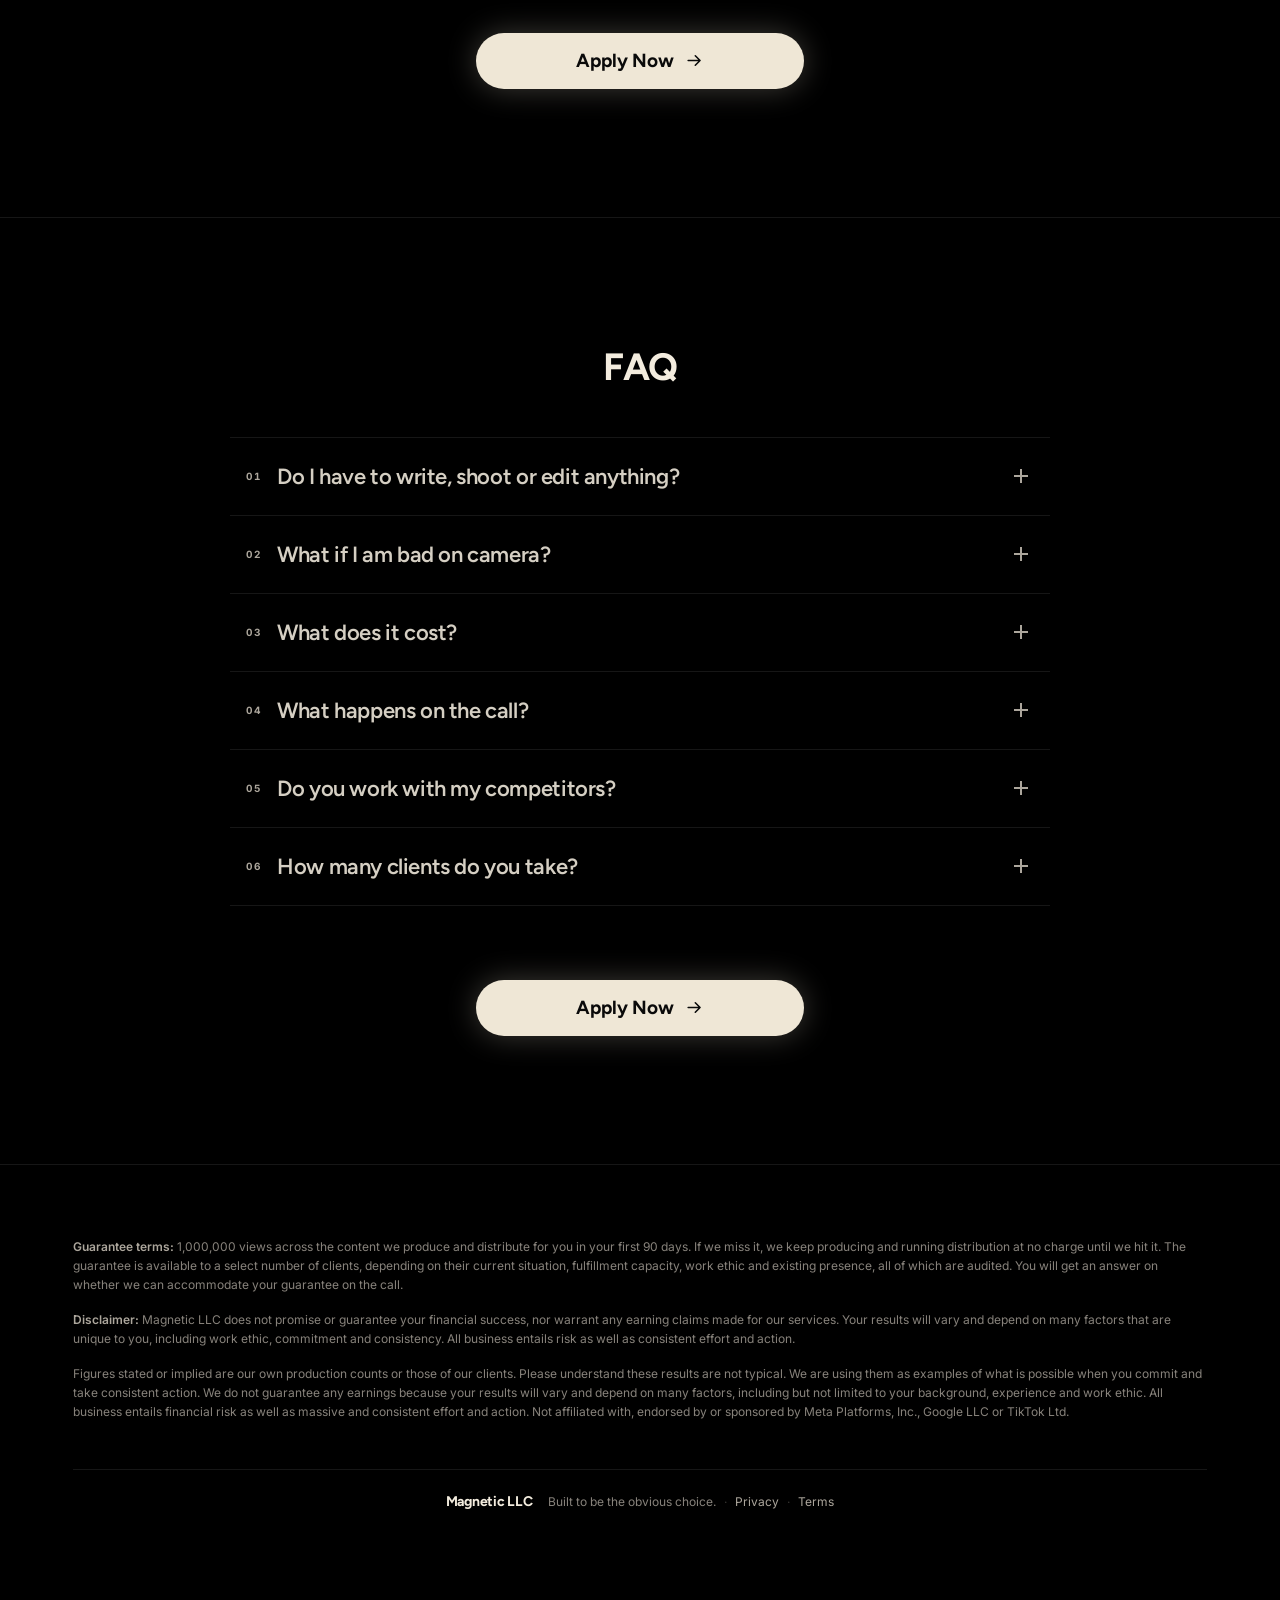
==== commit 32318318: "Guarantee lander: light mode switch (nav toggle, remembered per visitor) Co-Authored-By: Claude Opus" ====
--- a/guarantee.html
+++ b/guarantee.html
@@ -10,8 +10,10 @@
 <link rel="preconnect" href="https://fonts.gstatic.com" crossorigin>
 <link rel="stylesheet" href="https://fonts.googleapis.com/css2?family=Figtree:wght@400;500;600;700;800&family=Inter:wght@400;500;600;700&display=swap">
 <link rel="stylesheet" href="styles.css?v=41">
-<link rel="stylesheet" href="guarantee.css?v=7">
+<link rel="stylesheet" href="guarantee.css?v=10">
 <script>document.documentElement.classList.add('js')</script>
+<script>try{if(localStorage.getItem('mv-theme')==='light')document.documentElement.dataset.theme='light'}catch(e){}</script>
+<meta name="color-scheme" content="dark light">
 </head>
 <body class="g-page">
 
@@ -35,13 +37,19 @@
     <a class="nav-logo" href="#top" aria-label="Magnetic LLC">
       <span class="orb">magnetic.llc</span>
     </a>
-    <a class="nav-seg nav-cta" href="optin.html">
-      <svg viewBox="0 0 16 16" width="15" height="15" aria-hidden="true">
-        <rect x="1" y="2.6" width="14" height="12.2" rx="2.4" fill="none" stroke="currentColor" stroke-width="1.5"/>
-        <path d="M1 6.4h14M5 1v3M11 1v3" stroke="currentColor" stroke-width="1.5" stroke-linecap="round"/>
-      </svg>
-      <span>APPLY<span class="nav-long"> NOW</span></span>
-    </a>
+    <div class="nav-right">
+      <button class="theme-btn" type="button" id="themeBtn" aria-label="Switch to light mode" aria-pressed="false">
+        <svg class="i-sun" viewBox="0 0 24 24" width="18" height="18" aria-hidden="true"><circle cx="12" cy="12" r="4.2" fill="none" stroke="currentColor" stroke-width="1.8"/><path d="M12 2.5v2.2M12 19.3v2.2M4.6 4.6l1.6 1.6M17.8 17.8l1.6 1.6M2.5 12h2.2M19.3 12h2.2M4.6 19.4l1.6-1.6M17.8 6.2l1.6-1.6" stroke="currentColor" stroke-width="1.8" stroke-linecap="round"/></svg>
+        <svg class="i-moon" viewBox="0 0 24 24" width="17" height="17" aria-hidden="true"><path d="M20 14.6A8.3 8.3 0 0 1 9.4 4a8.3 8.3 0 1 0 10.6 10.6z" fill="none" stroke="currentColor" stroke-width="1.8" stroke-linejoin="round"/></svg>
+      </button>
+      <a class="nav-seg nav-cta" href="optin.html">
+        <svg viewBox="0 0 16 16" width="15" height="15" aria-hidden="true">
+          <rect x="1" y="2.6" width="14" height="12.2" rx="2.4" fill="none" stroke="currentColor" stroke-width="1.5"/>
+          <path d="M1 6.4h14M5 1v3M11 1v3" stroke="currentColor" stroke-width="1.5" stroke-linecap="round"/>
+        </svg>
+        <span>APPLY<span class="nav-long"> NOW</span></span>
+      </a>
+    </div>
   </nav>
   <div class="menu-panel" id="menuPanel" hidden>
     <a href="#top">The guarantee</a>
@@ -279,5 +287,25 @@
 </div>
 
 <script src="app.js?v=12"></script>
+<script>
+(() => {
+  const root = document.documentElement, btn = document.getElementById('themeBtn');
+  if (!btn) return;
+  const paint = () => {
+    const light = root.dataset.theme === 'light';
+    btn.setAttribute('aria-pressed', String(light));
+    btn.setAttribute('aria-label', light ? 'Switch to dark mode' : 'Switch to light mode');
+  };
+  btn.addEventListener('click', () => {
+    const light = root.dataset.theme !== 'light';
+    root.classList.add('theme-anim');
+    if (light) root.dataset.theme = 'light'; else delete root.dataset.theme;
+    try { localStorage.setItem('mv-theme', light ? 'light' : 'dark'); } catch (e) {}
+    paint();
+    setTimeout(() => root.classList.remove('theme-anim'), 400);
+  });
+  paint();
+})();
+</script>
 </body>
 </html>
--- a/guarantee.css
+++ b/guarantee.css
@@ -130,3 +130,123 @@
   .g-ctas{margin-top:18px}
   .g-stats{margin-top:18px}
 }
+
+/* ═══════════════════════════════════════════════════════════════════════
+   THEME SWITCH (2026-09-28). Dark is the default; the nav toggle sets
+   html[data-theme="light"] and remembers it in localStorage ('mv-theme').
+   Light mode is the same page inverted: graphite ink on cool paper, a
+   black pill where the cream one was, graphite silver for the accents.
+   ═══════════════════════════════════════════════════════════════════════ */
+
+.nav-right{display:flex;align-items:center;gap:6px}
+.theme-btn{
+  display:grid;place-items:center;
+  width:40px;height:40px;border-radius:50%;
+  color:var(--dim);
+  border:1px solid var(--line);
+  transition:color var(--m-fast) var(--e-std),background var(--m-fast) var(--e-std);
+}
+.theme-btn:hover{color:var(--ink);background:rgba(255,255,255,.06)}
+.theme-btn:focus-visible{outline:2px solid var(--blue);outline-offset:2px}
+.theme-btn .i-moon{display:none}
+[data-theme="light"] .theme-btn .i-sun{display:none}
+[data-theme="light"] .theme-btn .i-moon{display:block}
+@media (max-width:760px){
+  .theme-btn{width:36px;height:36px}
+  .nav-right{gap:4px}
+  /* the extra button would sit under a truly centred logo, so on phones the
+     logo centres in the space left between MENU and the right-hand pair */
+  .g-page .nav-logo{position:static;transform:none;flex:1 1 auto;min-width:0}
+}
+/* short phones: the scroll cue lands on the stat row, and the stats already say "more below" */
+@media (max-width:760px) and (max-height:760px){.g-page .scroll-cue{display:none}}
+
+/* colour changes cross-fade only while the switch is being flipped */
+.theme-anim, .theme-anim *, .theme-anim *::before, .theme-anim *::after{
+  transition:background-color .3s ease,color .3s ease,border-color .3s ease,box-shadow .3s ease,fill .3s ease !important;
+}
+
+/* ── light tokens ── */
+html[data-theme="light"]{
+  --bg:#f1f2f4;
+  --surface:#ffffff;
+  --ink:#111214;
+  --cream:#111214;            /* the action colour: black pill on paper */
+  --dim:#555a61;
+  --faint:#7c8189;
+  --line:rgba(17,18,20,.11);
+  --glass:rgba(17,18,20,.03);
+  --accent:#111214;
+  --accent-ink:#111214;
+  --accent-line:rgba(17,18,20,.28);
+  --accent-fill:rgba(17,18,20,.06);
+  --accent-glow:rgba(17,18,20,.12);
+}
+[data-theme="light"] .g-page{
+  --blue:#7a8089;
+  --blue-soft:rgba(40,44,52,.34);
+  --blue-glow:rgba(90,98,110,.18);
+}
+
+/* background */
+[data-theme="light"] .g-glow{
+  background:
+    radial-gradient(38% 42% at 50% 46%,rgba(150,158,172,.26) 0%,rgba(170,176,188,.10) 55%,transparent 78%),
+    radial-gradient(62% 60% at 50% 50%,rgba(190,196,206,.18) 0%,transparent 72%);
+}
+[data-theme="light"] .g-rings{
+  background:
+    radial-gradient(closest-side,transparent calc(100% - 1.5px),rgba(40,46,56,.20) calc(100% - 1px),transparent 100%),
+    radial-gradient(closest-side,transparent calc(72% - 1.5px),rgba(40,46,56,.14) calc(72% - 1px),transparent 72%);
+}
+[data-theme="light"] .g-scene .vignette{
+  background:
+    radial-gradient(90% 70% at 50% 45%,transparent 45%,rgba(241,242,244,.6) 100%),
+    linear-gradient(180deg,transparent 70%,var(--bg) 100%);
+}
+[data-theme="light"] #gSilver stop:nth-child(1){stop-color:#4e545c}
+[data-theme="light"] #gSilver stop:nth-child(2){stop-color:#a9afb8}
+[data-theme="light"] #gSilver stop:nth-child(3){stop-color:#6d737c}
+[data-theme="light"] #gSilver stop:nth-child(4){stop-color:#565c64}
+
+/* nav + menu */
+[data-theme="light"] .navbar{background:rgba(255,255,255,.74);box-shadow:inset 0 1px 0 rgba(255,255,255,.9),0 14px 34px rgba(20,24,30,.08)}
+[data-theme="light"] .nav-cta,[data-theme="light"] .nav-cta:hover{color:#f4f5f7;box-shadow:0 6px 18px rgba(17,18,20,.18)}
+[data-theme="light"] .nav-cta:hover{background:#26282c}
+[data-theme="light"] .theme-btn:hover{background:rgba(17,18,20,.05)}
+[data-theme="light"] .menu-panel{background:rgba(255,255,255,.95);box-shadow:0 24px 60px rgba(20,24,30,.14)}
+[data-theme="light"] .menu-panel a{color:rgba(17,18,20,.82)}
+[data-theme="light"] .menu-panel a:hover{background:rgba(17,18,20,.05)}
+[data-theme="light"] .menu-legal{color:rgba(17,18,20,.45)}
+[data-theme="light"] .eyebrow::before{background:linear-gradient(90deg,transparent,rgba(17,18,20,.22))}
+[data-theme="light"] .eyebrow::after{background:linear-gradient(270deg,transparent,rgba(17,18,20,.22))}
+
+/* hero */
+[data-theme="light"] .ticker{background:rgba(255,255,255,.6);box-shadow:inset 0 1px 0 #fff}
+[data-theme="light"] .ticker-tag{color:#f4f5f7;box-shadow:0 6px 18px rgba(17,18,20,.14)}
+[data-theme="light"] .g-sub{color:#3d4147}
+[data-theme="light"] .cta,[data-theme="light"] .skip{color:#f4f5f7}
+[data-theme="light"] .cta{box-shadow:0 10px 28px rgba(17,18,20,.20)}
+[data-theme="light"] .cta:hover{box-shadow:0 14px 34px rgba(17,18,20,.28);background:#26282c}
+[data-theme="light"] .g-ghost{background:rgba(255,255,255,.55);box-shadow:none;border-color:rgba(17,18,20,.28)}
+[data-theme="light"] .g-ghost:hover{background:#fff;border-color:rgba(17,18,20,.6);box-shadow:0 8px 24px rgba(17,18,20,.08)}
+[data-theme="light"] .g-stat + .g-stat{border-left-color:rgba(17,18,20,.14)}
+[data-theme="light"] .faces img,[data-theme="light"] .g-stat .faces img{border-color:var(--bg)}
+
+/* sections */
+[data-theme="light"] .sec-panel{background:var(--bg)}
+[data-theme="light"] .sec-clients .logo-cell{background:var(--surface)}
+[data-theme="light"] .sec-clients .logo-cell img{filter:brightness(0);opacity:.62}
+[data-theme="light"] .sec-clients .logo-cell:hover img{opacity:.9}
+[data-theme="light"] .logo-lockup span{color:#111214}
+[data-theme="light"] .tag::before,[data-theme="light"] .tag-c::after{background:rgba(17,18,20,.28)}
+[data-theme="light"] .sec-panel .steprail-n{background:var(--bg)}
+[data-theme="light"] .steprail li.is-featured h3{color:var(--ink)}
+[data-theme="light"] .steprail li.is-featured .steprail-n{color:#f4f5f7}
+[data-theme="light"] .steprail p,[data-theme="light"] .body{color:#4b5057}
+[data-theme="light"] .qa-q:hover{background:rgba(17,18,20,.03)}
+[data-theme="light"] .qa.is-open .qa-q{background:rgba(17,18,20,.04)}
+[data-theme="light"] .qa-t{color:rgba(17,18,20,.9)}
+[data-theme="light"] .sticky{background:rgba(241,242,244,.92)}
+[data-theme="light"] .scroll-cue{background:rgba(255,255,255,.8)}
+@media (max-width:340px){.g-page .orb{font-size:17px}}
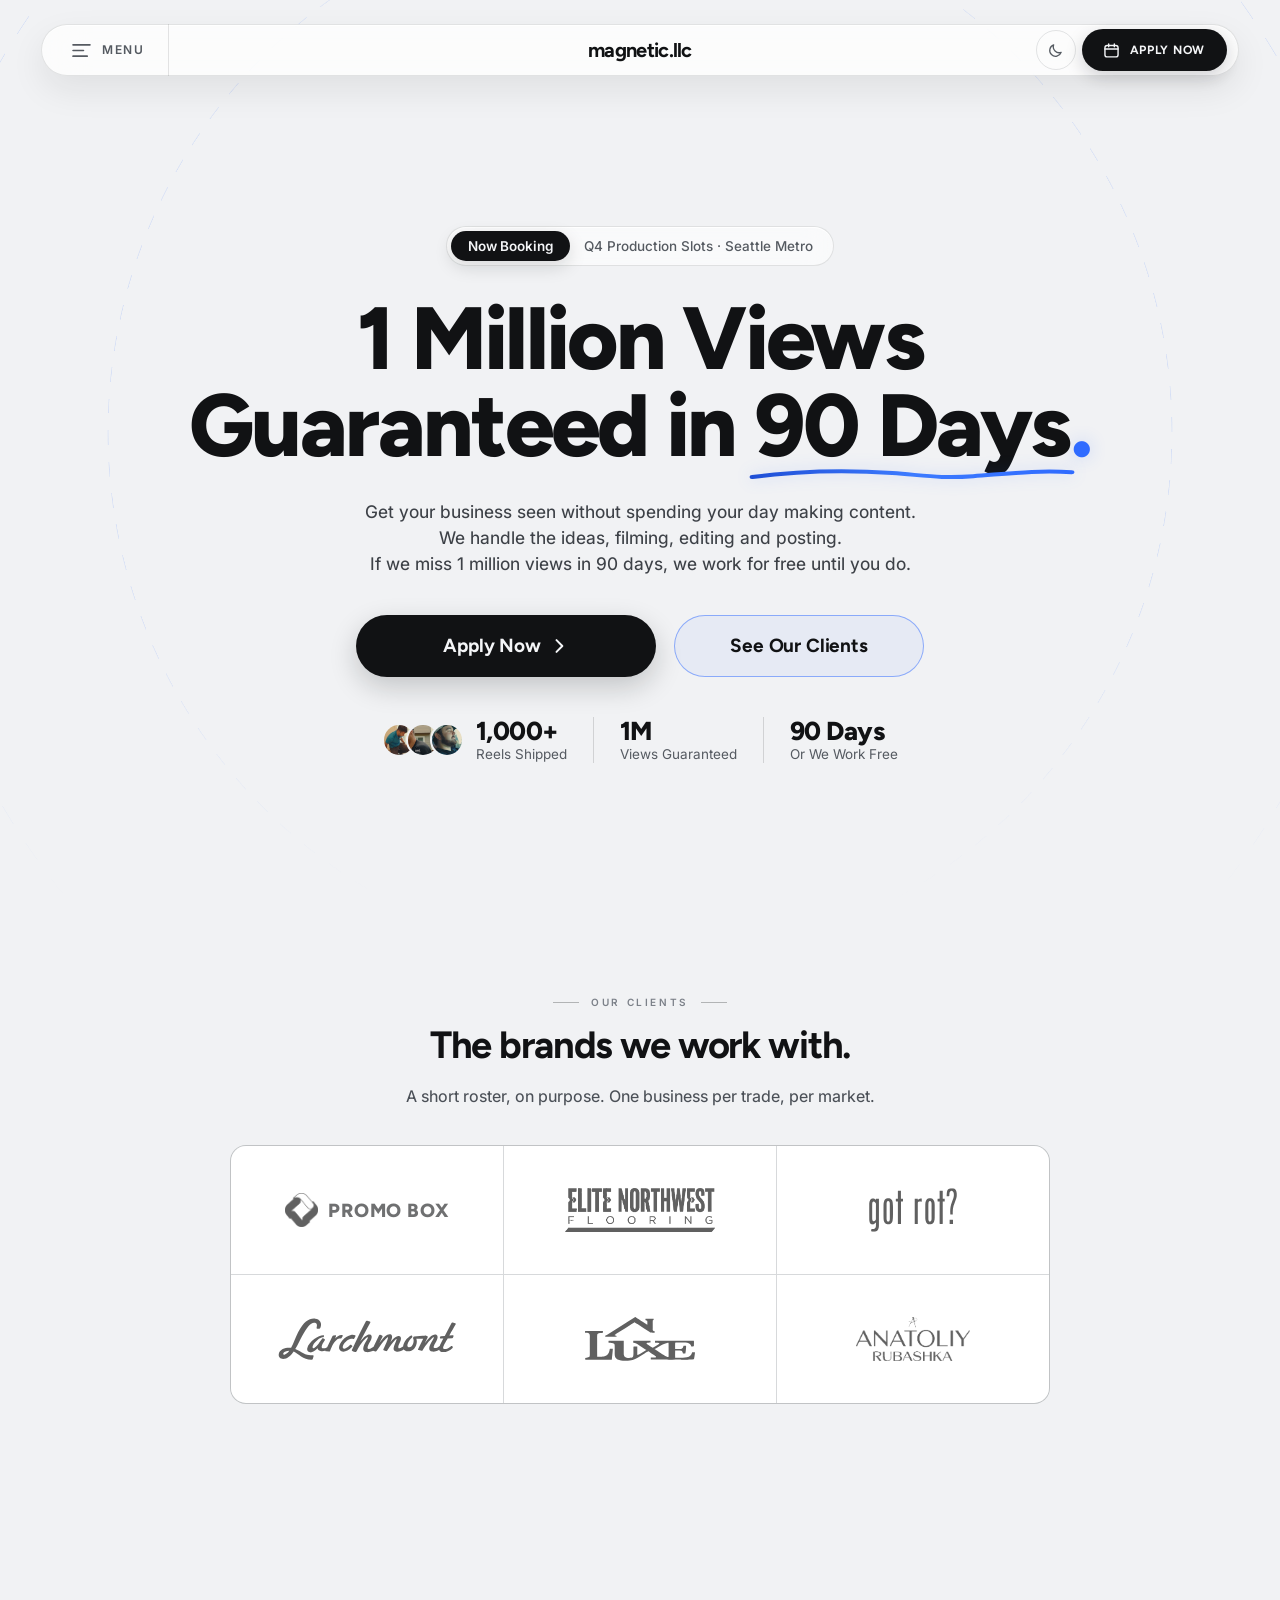
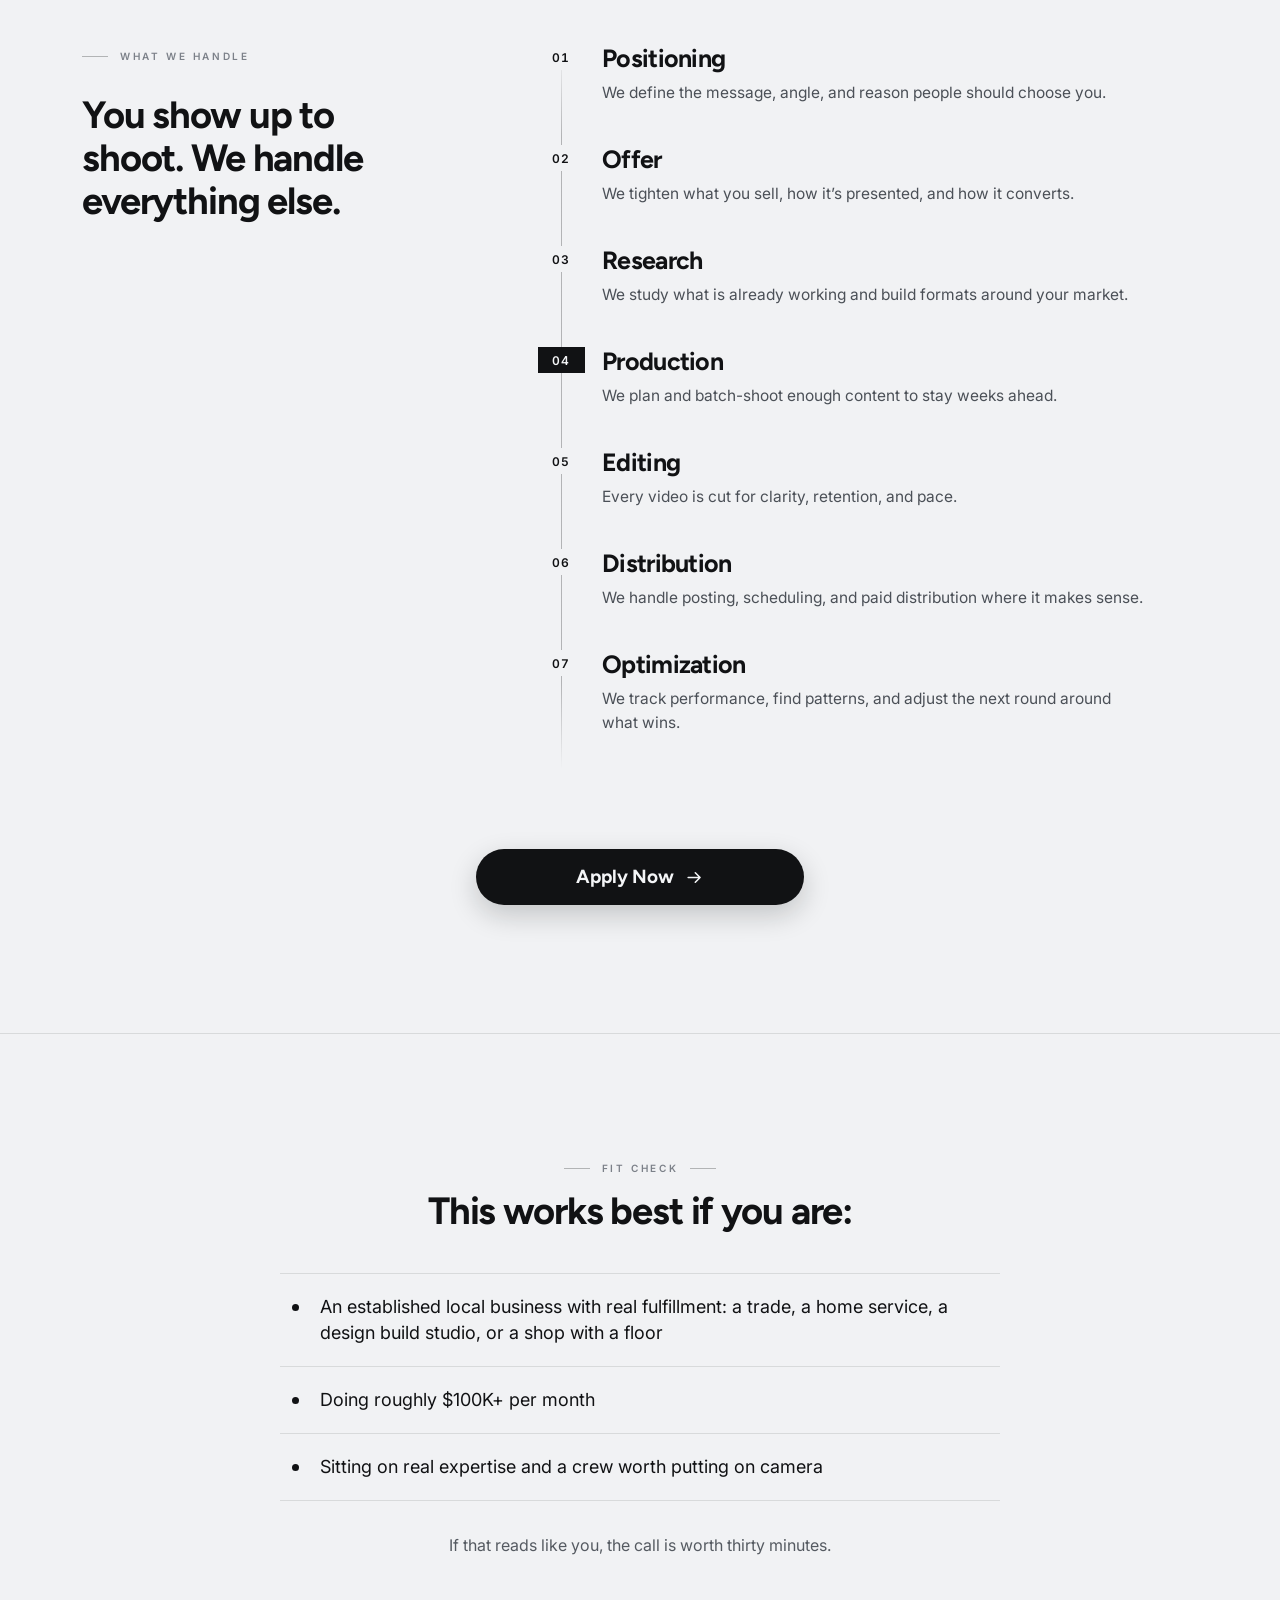
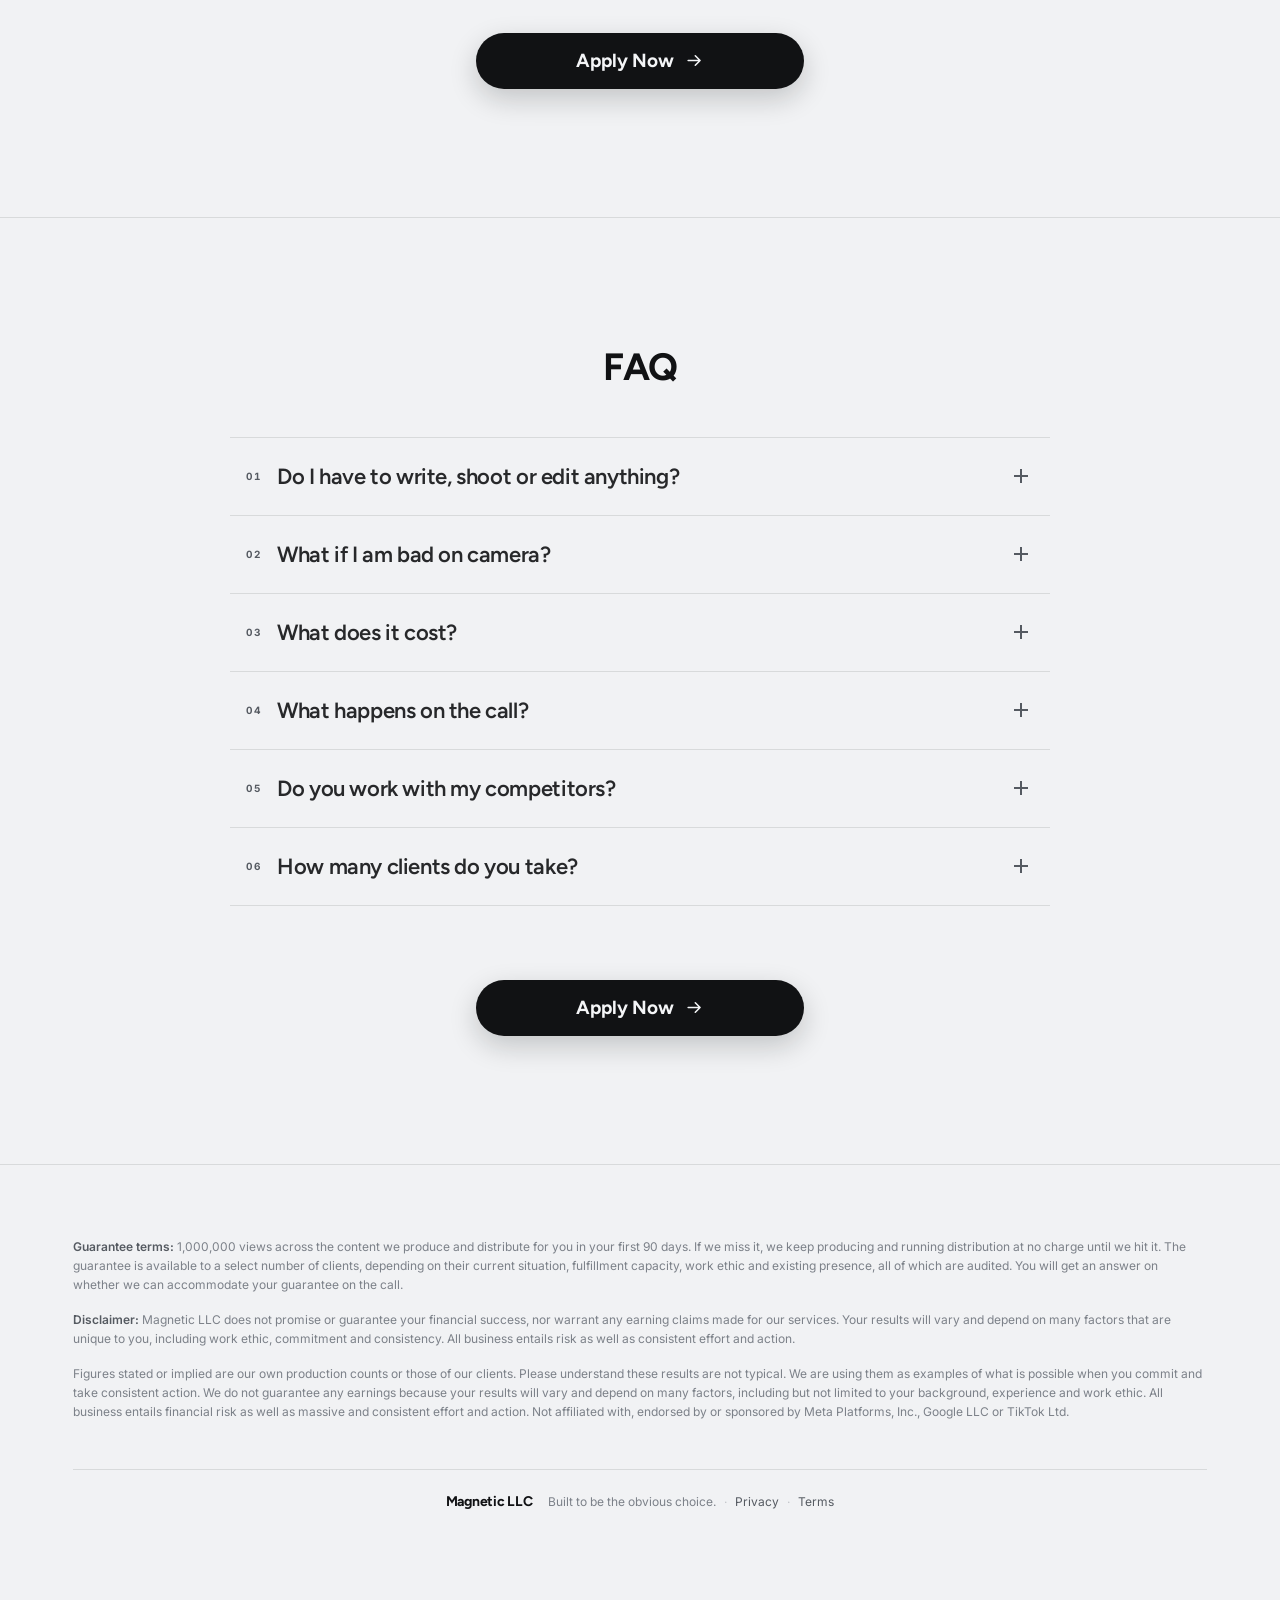
==== commit eaeb8846: "Guarantee lander: light by default, blue accents, no headline glow Co-Authored-By: Claude Opus 5.5 (" ====
--- a/guarantee.html
+++ b/guarantee.html
@@ -1,5 +1,5 @@
 <!doctype html>
-<html lang="en">
+<html lang="en" data-theme="light">
 <head>
 <meta charset="utf-8">
 <meta name="viewport" content="width=device-width, initial-scale=1, viewport-fit=cover">
@@ -10,15 +10,14 @@
 <link rel="preconnect" href="https://fonts.gstatic.com" crossorigin>
 <link rel="stylesheet" href="https://fonts.googleapis.com/css2?family=Figtree:wght@400;500;600;700;800&family=Inter:wght@400;500;600;700&display=swap">
 <link rel="stylesheet" href="styles.css?v=41">
-<link rel="stylesheet" href="guarantee.css?v=10">
+<link rel="stylesheet" href="guarantee.css?v=11">
 <script>document.documentElement.classList.add('js')</script>
-<script>try{if(localStorage.getItem('mv-theme')==='light')document.documentElement.dataset.theme='light'}catch(e){}</script>
-<meta name="color-scheme" content="dark light">
+<script>try{if(localStorage.getItem('mv-theme')==='dark')delete document.documentElement.dataset.theme}catch(e){}</script>
+<meta name="color-scheme" content="light dark">
 </head>
 <body class="g-page">
 
 <div class="scene g-scene" aria-hidden="true">
-  <div class="g-glow"></div>
   <div class="g-rings"></div>
   <div class="vignette"></div>
 </div>
@@ -38,7 +37,7 @@
       <span class="orb">magnetic.llc</span>
     </a>
     <div class="nav-right">
-      <button class="theme-btn" type="button" id="themeBtn" aria-label="Switch to light mode" aria-pressed="false">
+      <button class="theme-btn" type="button" id="themeBtn" aria-label="Switch to dark mode" aria-pressed="true">
         <svg class="i-sun" viewBox="0 0 24 24" width="18" height="18" aria-hidden="true"><circle cx="12" cy="12" r="4.2" fill="none" stroke="currentColor" stroke-width="1.8"/><path d="M12 2.5v2.2M12 19.3v2.2M4.6 4.6l1.6 1.6M17.8 17.8l1.6 1.6M2.5 12h2.2M19.3 12h2.2M4.6 19.4l1.6-1.6M17.8 6.2l1.6-1.6" stroke="currentColor" stroke-width="1.8" stroke-linecap="round"/></svg>
         <svg class="i-moon" viewBox="0 0 24 24" width="17" height="17" aria-hidden="true"><path d="M20 14.6A8.3 8.3 0 0 1 9.4 4a8.3 8.3 0 1 0 10.6 10.6z" fill="none" stroke="currentColor" stroke-width="1.8" stroke-linejoin="round"/></svg>
       </button>
@@ -70,7 +69,7 @@
     <span class="ticker-text">Q4 Production Slots &middot; Seattle Metro</span>
   </div>
 
-  <h1 class="headline g-headline"><span>1 Million Views</span><span>Guaranteed in <em class="g-mark">90 Days<svg class="g-swoosh" viewBox="0 0 300 22" preserveAspectRatio="none" aria-hidden="true"><defs><linearGradient id="gSilver" x1="0" x2="1" y1="0" y2="0"><stop offset="0" stop-color="#8f959e"/><stop offset=".45" stop-color="#f5f7fa"/><stop offset=".7" stop-color="#c3c8d0"/><stop offset="1" stop-color="#9da3ab"/></linearGradient></defs><path d="M4 15C48 7 92 6 132 10c30 3 44 7 74 4 30-3 58-8 90-5" fill="none" stroke="url(#gSilver)" stroke-width="5" stroke-linecap="round"/></svg></em><i class="g-dot">.</i></span></h1>
+  <h1 class="headline g-headline"><span>1 Million Views</span><span>Guaranteed in <em class="g-mark">90 Days<svg class="g-swoosh" viewBox="0 0 300 22" preserveAspectRatio="none" aria-hidden="true"><defs><linearGradient id="gBlue" x1="0" x2="1" y1="0" y2="0"><stop offset="0" stop-color="#1f4fd6"/><stop offset=".5" stop-color="#3d7bff"/><stop offset="1" stop-color="#2f6bff"/></linearGradient></defs><path d="M4 15C48 7 92 6 132 10c30 3 44 7 74 4 30-3 58-8 90-5" fill="none" stroke="url(#gBlue)" stroke-width="5" stroke-linecap="round"/></svg></em><i class="g-dot">.</i></span></h1>
 
   <p class="sub g-sub"><span>Get your business seen without spending your day making content.</span> <span>We handle the ideas, filming, editing and posting.</span> <span>If we miss 1 million views in 90 days, we work for free until you do.</span></p>
 
--- a/guarantee.css
+++ b/guarantee.css
@@ -1,27 +1,17 @@
 /* Guarantee lander (guarantee.html): the VSL page with the video removed.
    Loaded after styles.css; everything here is scoped to .g-page / .g-* so the
-   live VSL page is untouched. Silver is the accent only: rings, the
+   live VSL page is untouched. Blue is the accent only: rings, the
    underline and the full stop. Actions stay cream. */
 
 .g-page{
-  --blue:#d4d8de;          /* silver (was blue #2f6bff, Andrew 09-28) */
-  --blue-soft:rgba(214,218,224,.5);
-  --blue-glow:rgba(225,230,238,.28);
-}
-
-/* ── background: a silver bloom behind the headline + faint dashed orbits ──
+  --blue:#2f6bff;          /* blue accent (silver 09-28 midday, back to blue at Andrew's ask) */
+  --blue-soft:rgba(47,107,255,.55);
+  --blue-glow:rgba(47,107,255,.32);
+}
+
+/* ── background: faint dashed orbits only, no bloom behind the headline ──
    Scrolls away with the hero instead of following the reader down the page. */
 .g-scene{position:absolute;inset:0 0 auto 0;height:100svh;min-height:640px}
-/* cool silver bloom behind the headline (blue removed 09-28, back in silver at Andrew's ask) */
-.g-glow{
-  position:absolute;left:50%;top:44%;
-  width:min(1300px,150vw);height:min(820px,110svh);
-  transform:translate(-50%,-50%);
-  background:
-    radial-gradient(38% 42% at 50% 46%,rgba(214,222,234,.24) 0%,rgba(190,200,214,.08) 55%,transparent 78%),
-    radial-gradient(62% 60% at 50% 50%,rgba(170,182,200,.11) 0%,transparent 72%);
-  filter:blur(30px);
-}
 .g-rings{
   position:absolute;left:50%;top:48%;
   width:min(1480px,210vw);aspect-ratio:1;
@@ -29,8 +19,8 @@
   border-radius:50%;
   /* two dashed orbits, drawn with one conic mask per ring */
   background:
-    radial-gradient(closest-side,transparent calc(100% - 1.5px),rgba(205,210,218,.22) calc(100% - 1px),transparent 100%),
-    radial-gradient(closest-side,transparent calc(72% - 1.5px),rgba(205,210,218,.15) calc(72% - 1px),transparent 72%);
+    radial-gradient(closest-side,transparent calc(100% - 1.5px),rgba(95,140,255,.26) calc(100% - 1px),transparent 100%),
+    radial-gradient(closest-side,transparent calc(72% - 1.5px),rgba(95,140,255,.18) calc(72% - 1px),transparent 72%);
   -webkit-mask:repeating-conic-gradient(#000 0 1.6deg,transparent 1.6deg 3.4deg);
   mask:repeating-conic-gradient(#000 0 1.6deg,transparent 1.6deg 3.4deg);
   opacity:.9;
@@ -83,14 +73,14 @@
   font-family:var(--display);font-size:19px;line-height:24px;font-weight:700;letter-spacing:-.01em;
   color:var(--ink);
   border:1.5px solid var(--blue-soft);
-  background:rgba(255,255,255,.035);
-  box-shadow:inset 0 0 22px rgba(225,230,238,.06),0 0 24px rgba(225,230,238,.08);
+  background:rgba(47,107,255,.06);
+  box-shadow:inset 0 0 22px rgba(47,107,255,.10),0 0 26px rgba(47,107,255,.14);
   transition:border-color var(--m-base) var(--e-std),background var(--m-base) var(--e-std),box-shadow var(--m-base) var(--e-std);
 }
 .g-ghost:hover{
-  border-color:rgba(235,238,242,.9);
-  background:rgba(255,255,255,.07);
-  box-shadow:inset 0 0 22px rgba(225,230,238,.10),0 0 32px rgba(225,230,238,.18);
+  border-color:rgba(95,140,255,.9);
+  background:rgba(47,107,255,.12);
+  box-shadow:inset 0 0 22px rgba(47,107,255,.16),0 0 36px rgba(47,107,255,.28);
 }
 .g-ctas a:focus-visible{outline:2px solid var(--blue);outline-offset:4px}
 
@@ -132,10 +122,10 @@
 }
 
 /* ═══════════════════════════════════════════════════════════════════════
-   THEME SWITCH (2026-09-28). Dark is the default; the nav toggle sets
+   THEME SWITCH (2026-09-28). Light is the default; the nav toggle sets
    html[data-theme="light"] and remembers it in localStorage ('mv-theme').
    Light mode is the same page inverted: graphite ink on cool paper, a
-   black pill where the cream one was, graphite silver for the accents.
+   black pill where the cream one was, the same blue for the accents.
    ═══════════════════════════════════════════════════════════════════════ */
 
 .nav-right{display:flex;align-items:center;gap:6px}
@@ -183,31 +173,22 @@
   --accent-glow:rgba(17,18,20,.12);
 }
 [data-theme="light"] .g-page{
-  --blue:#7a8089;
-  --blue-soft:rgba(40,44,52,.34);
-  --blue-glow:rgba(90,98,110,.18);
+  --blue:#2f6bff;
+  --blue-soft:rgba(47,107,255,.5);
+  --blue-glow:rgba(47,107,255,.22);
 }
 
 /* background */
-[data-theme="light"] .g-glow{
-  background:
-    radial-gradient(38% 42% at 50% 46%,rgba(150,158,172,.26) 0%,rgba(170,176,188,.10) 55%,transparent 78%),
-    radial-gradient(62% 60% at 50% 50%,rgba(190,196,206,.18) 0%,transparent 72%);
-}
 [data-theme="light"] .g-rings{
   background:
-    radial-gradient(closest-side,transparent calc(100% - 1.5px),rgba(40,46,56,.20) calc(100% - 1px),transparent 100%),
-    radial-gradient(closest-side,transparent calc(72% - 1.5px),rgba(40,46,56,.14) calc(72% - 1px),transparent 72%);
+    radial-gradient(closest-side,transparent calc(100% - 1.5px),rgba(47,107,255,.24) calc(100% - 1px),transparent 100%),
+    radial-gradient(closest-side,transparent calc(72% - 1.5px),rgba(47,107,255,.16) calc(72% - 1px),transparent 72%);
 }
 [data-theme="light"] .g-scene .vignette{
   background:
     radial-gradient(90% 70% at 50% 45%,transparent 45%,rgba(241,242,244,.6) 100%),
     linear-gradient(180deg,transparent 70%,var(--bg) 100%);
 }
-[data-theme="light"] #gSilver stop:nth-child(1){stop-color:#4e545c}
-[data-theme="light"] #gSilver stop:nth-child(2){stop-color:#a9afb8}
-[data-theme="light"] #gSilver stop:nth-child(3){stop-color:#6d737c}
-[data-theme="light"] #gSilver stop:nth-child(4){stop-color:#565c64}
 
 /* nav + menu */
 [data-theme="light"] .navbar{background:rgba(255,255,255,.74);box-shadow:inset 0 1px 0 rgba(255,255,255,.9),0 14px 34px rgba(20,24,30,.08)}
@@ -228,8 +209,8 @@
 [data-theme="light"] .cta,[data-theme="light"] .skip{color:#f4f5f7}
 [data-theme="light"] .cta{box-shadow:0 10px 28px rgba(17,18,20,.20)}
 [data-theme="light"] .cta:hover{box-shadow:0 14px 34px rgba(17,18,20,.28);background:#26282c}
-[data-theme="light"] .g-ghost{background:rgba(255,255,255,.55);box-shadow:none;border-color:rgba(17,18,20,.28)}
-[data-theme="light"] .g-ghost:hover{background:#fff;border-color:rgba(17,18,20,.6);box-shadow:0 8px 24px rgba(17,18,20,.08)}
+[data-theme="light"] .g-ghost{background:rgba(47,107,255,.05);box-shadow:none;border-color:var(--blue-soft)}
+[data-theme="light"] .g-ghost:hover{background:rgba(47,107,255,.09);border-color:var(--blue);box-shadow:0 8px 24px rgba(47,107,255,.14)}
 [data-theme="light"] .g-stat + .g-stat{border-left-color:rgba(17,18,20,.14)}
 [data-theme="light"] .faces img,[data-theme="light"] .g-stat .faces img{border-color:var(--bg)}
 
